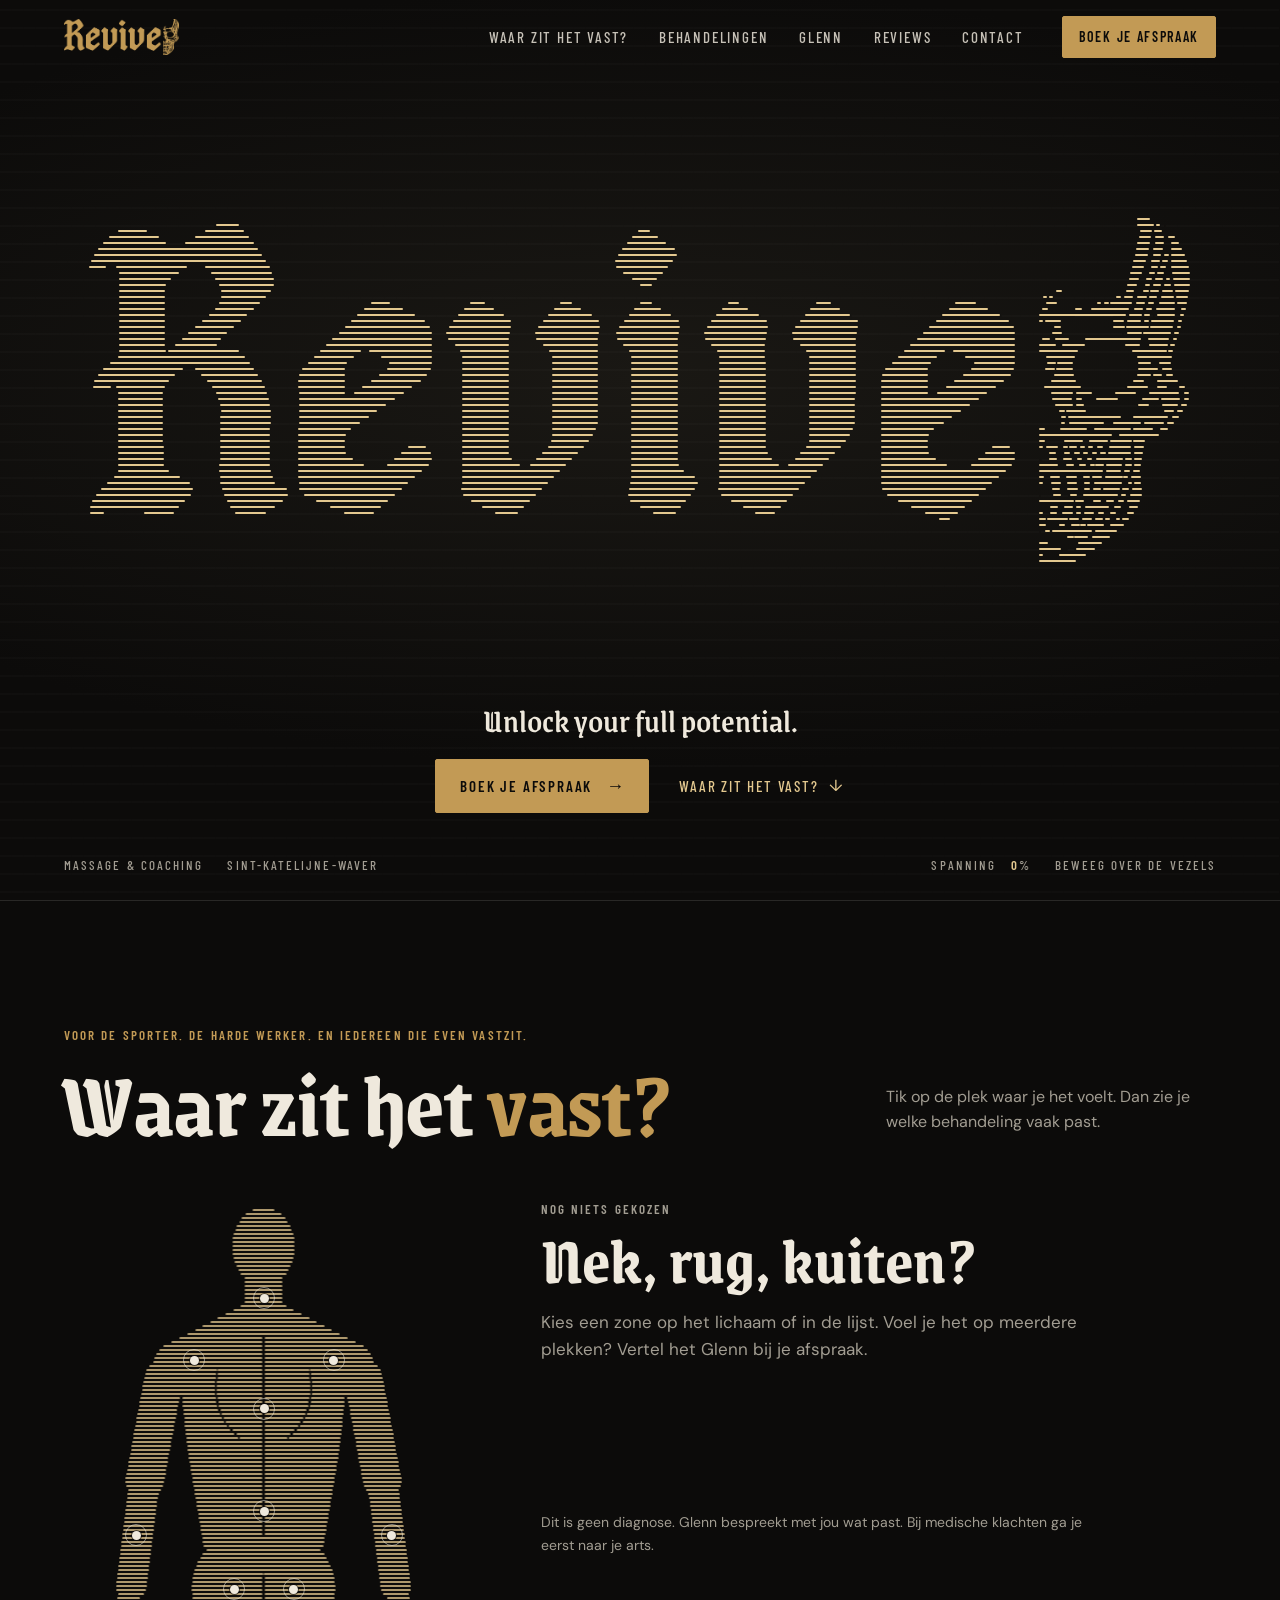
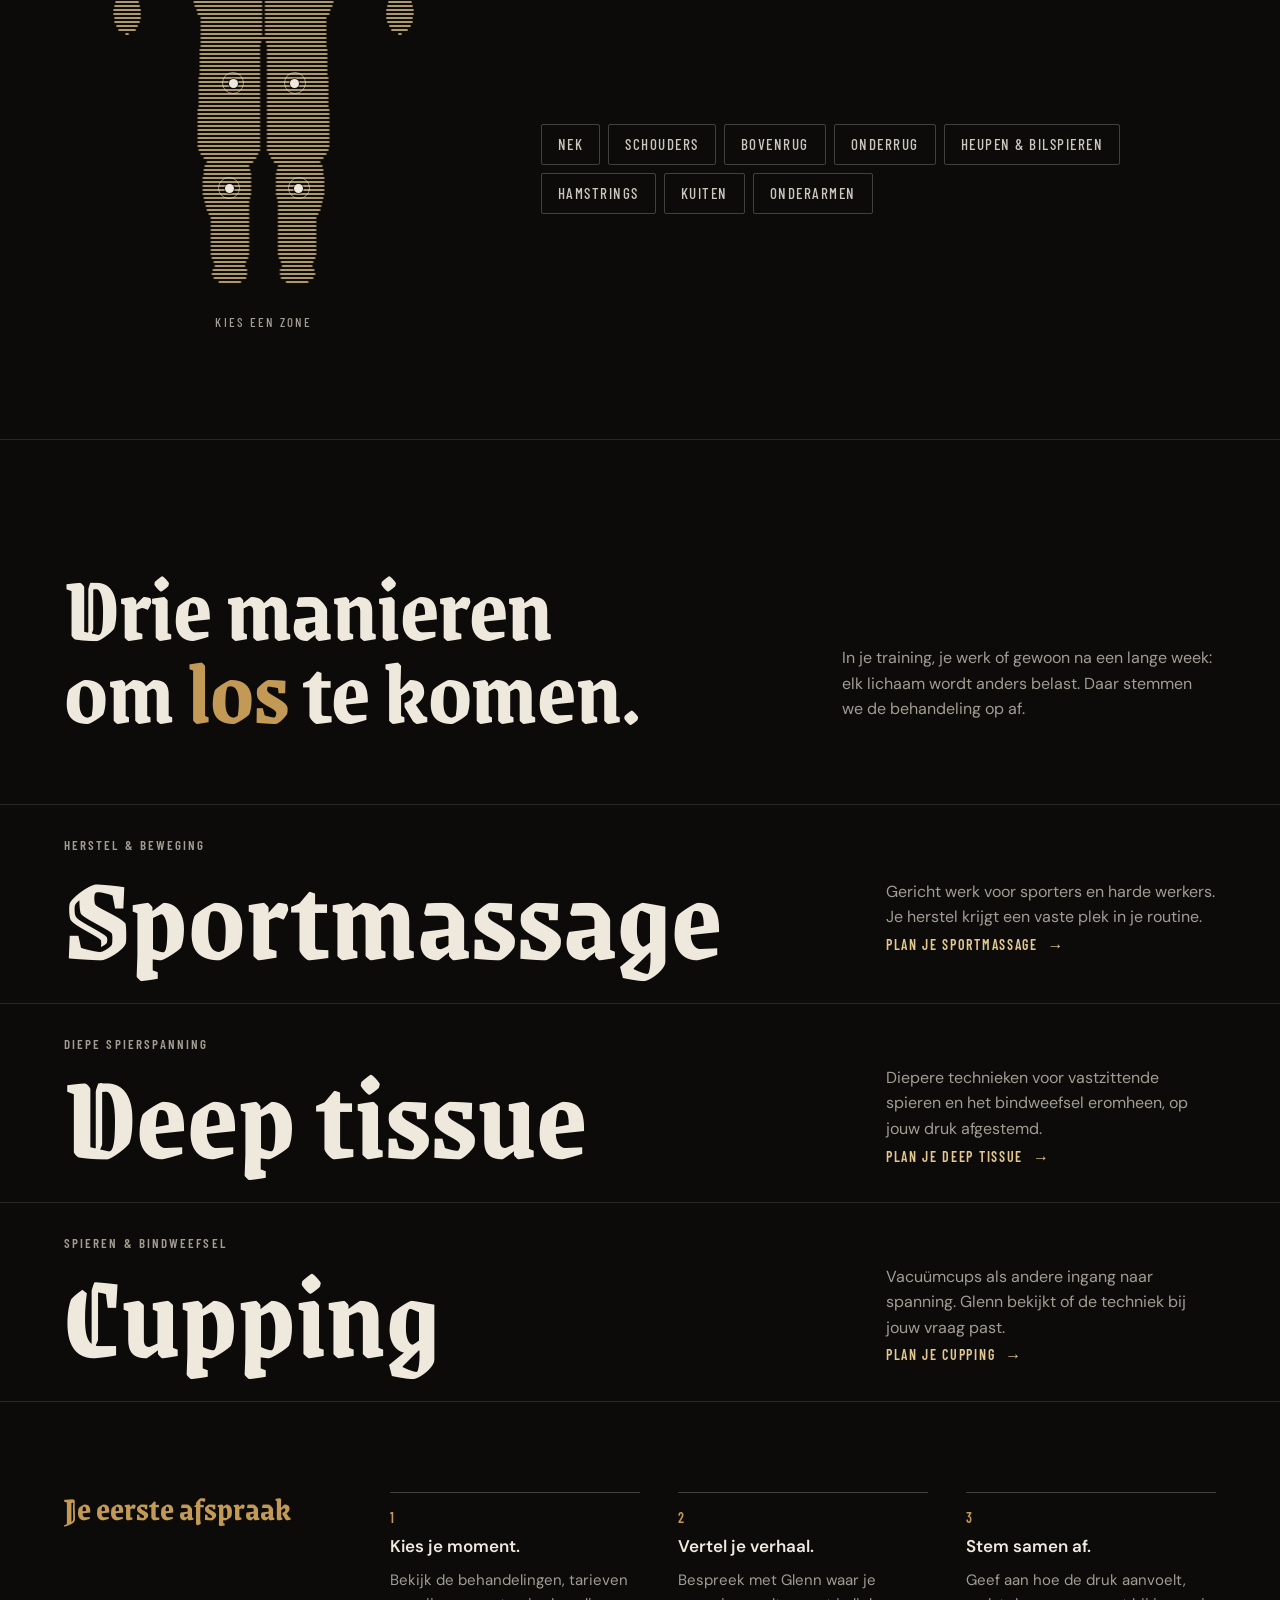
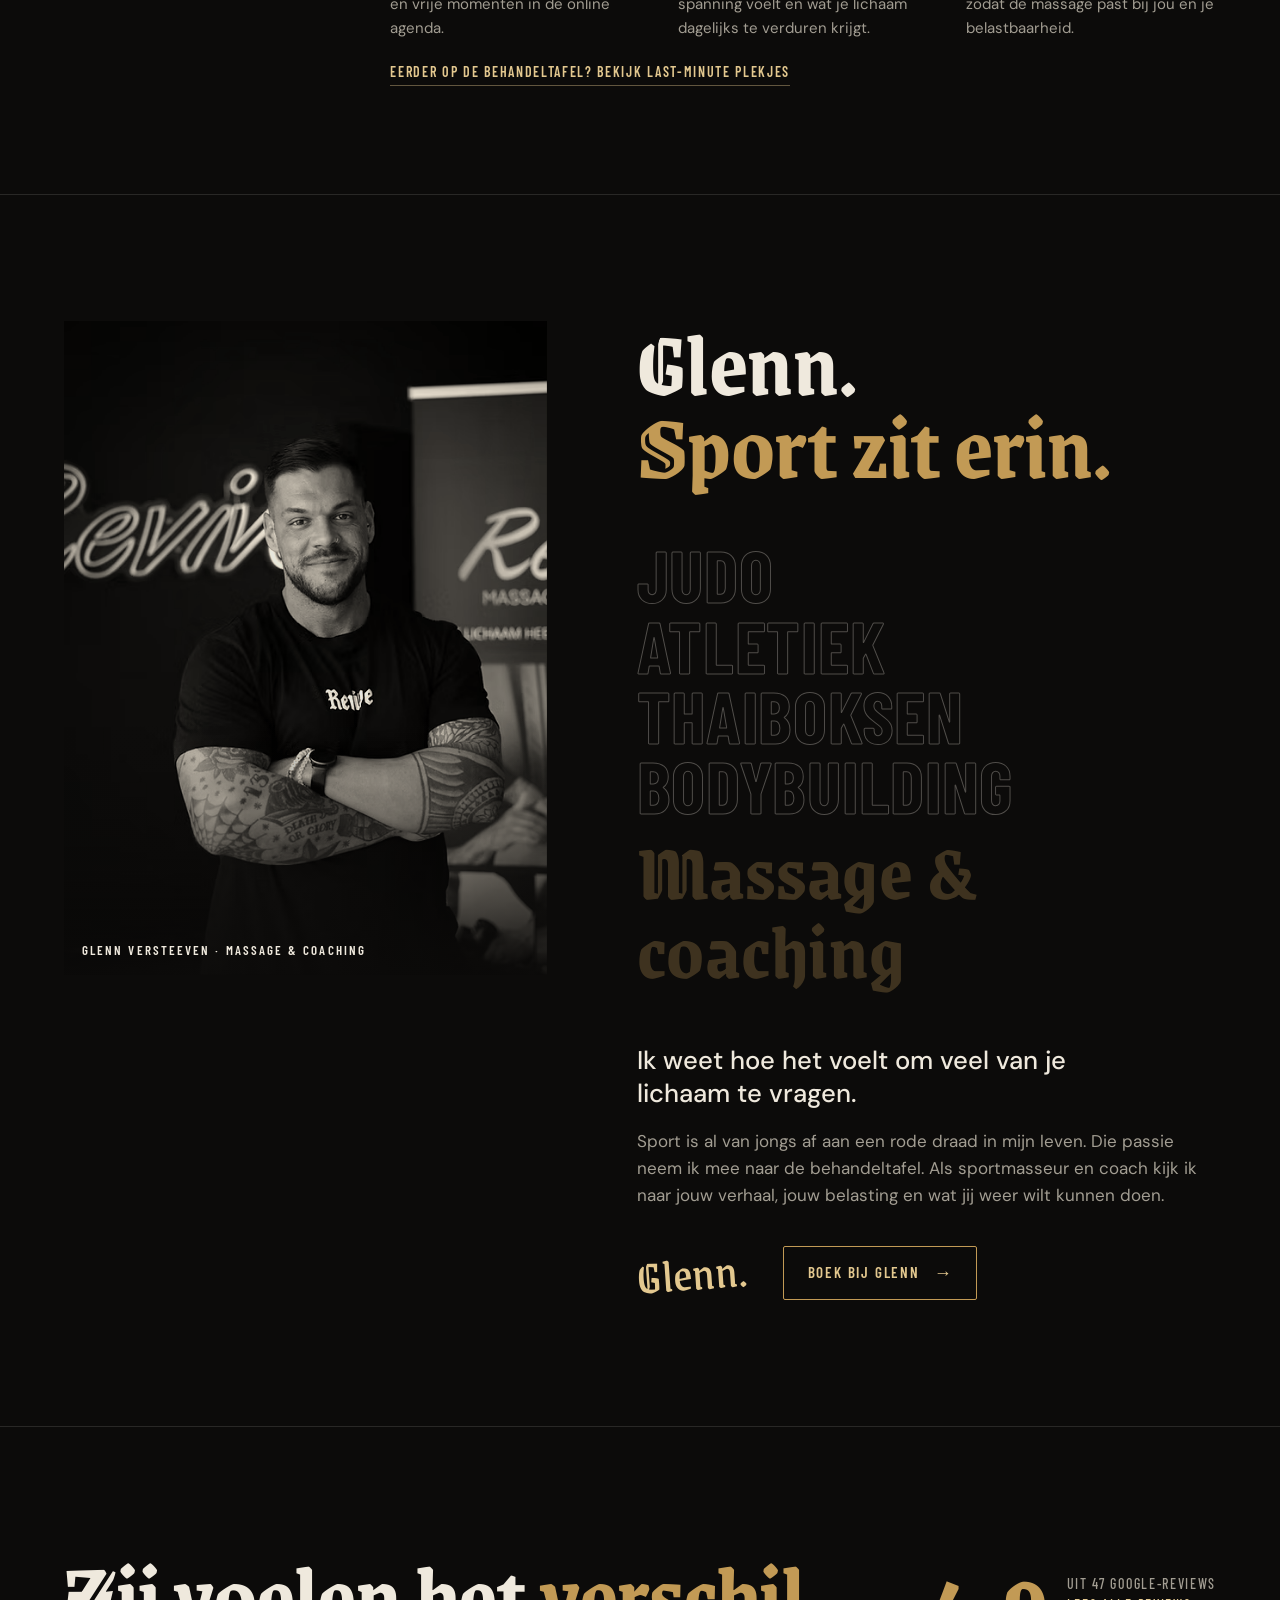
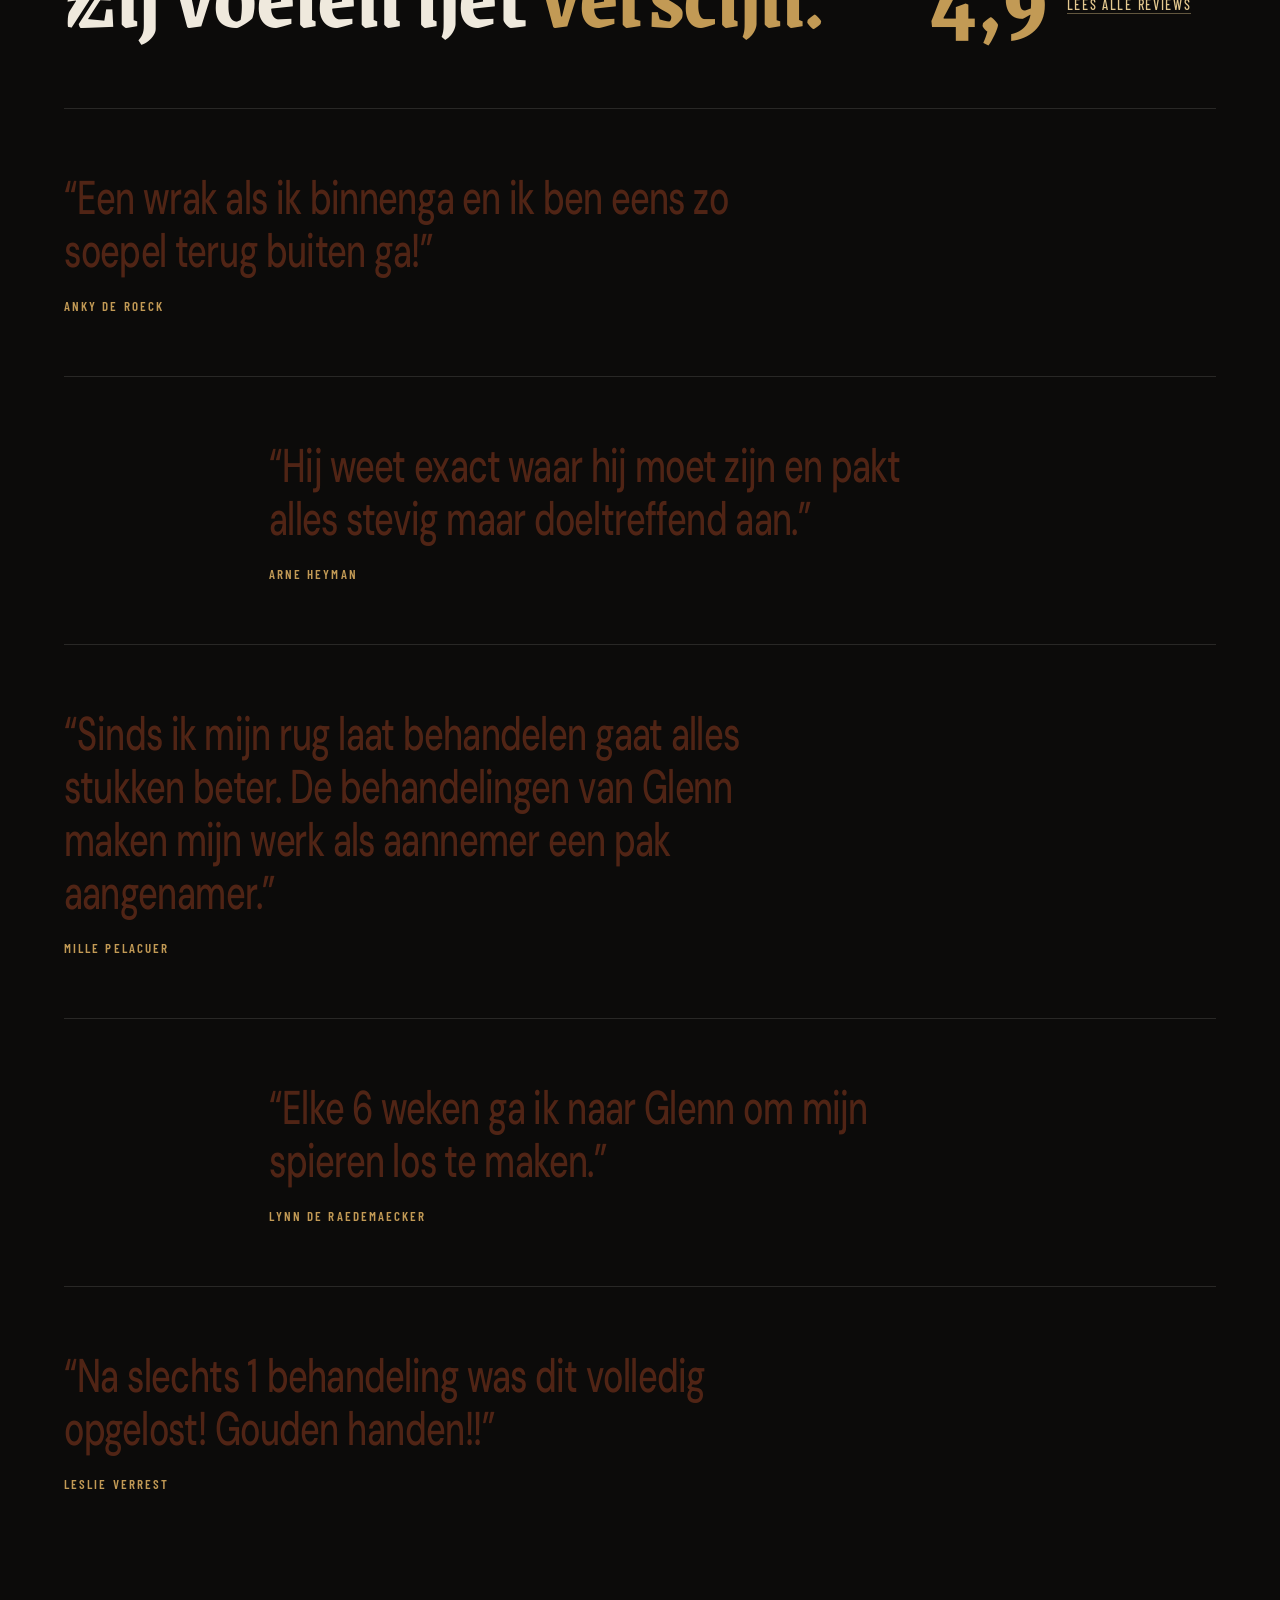
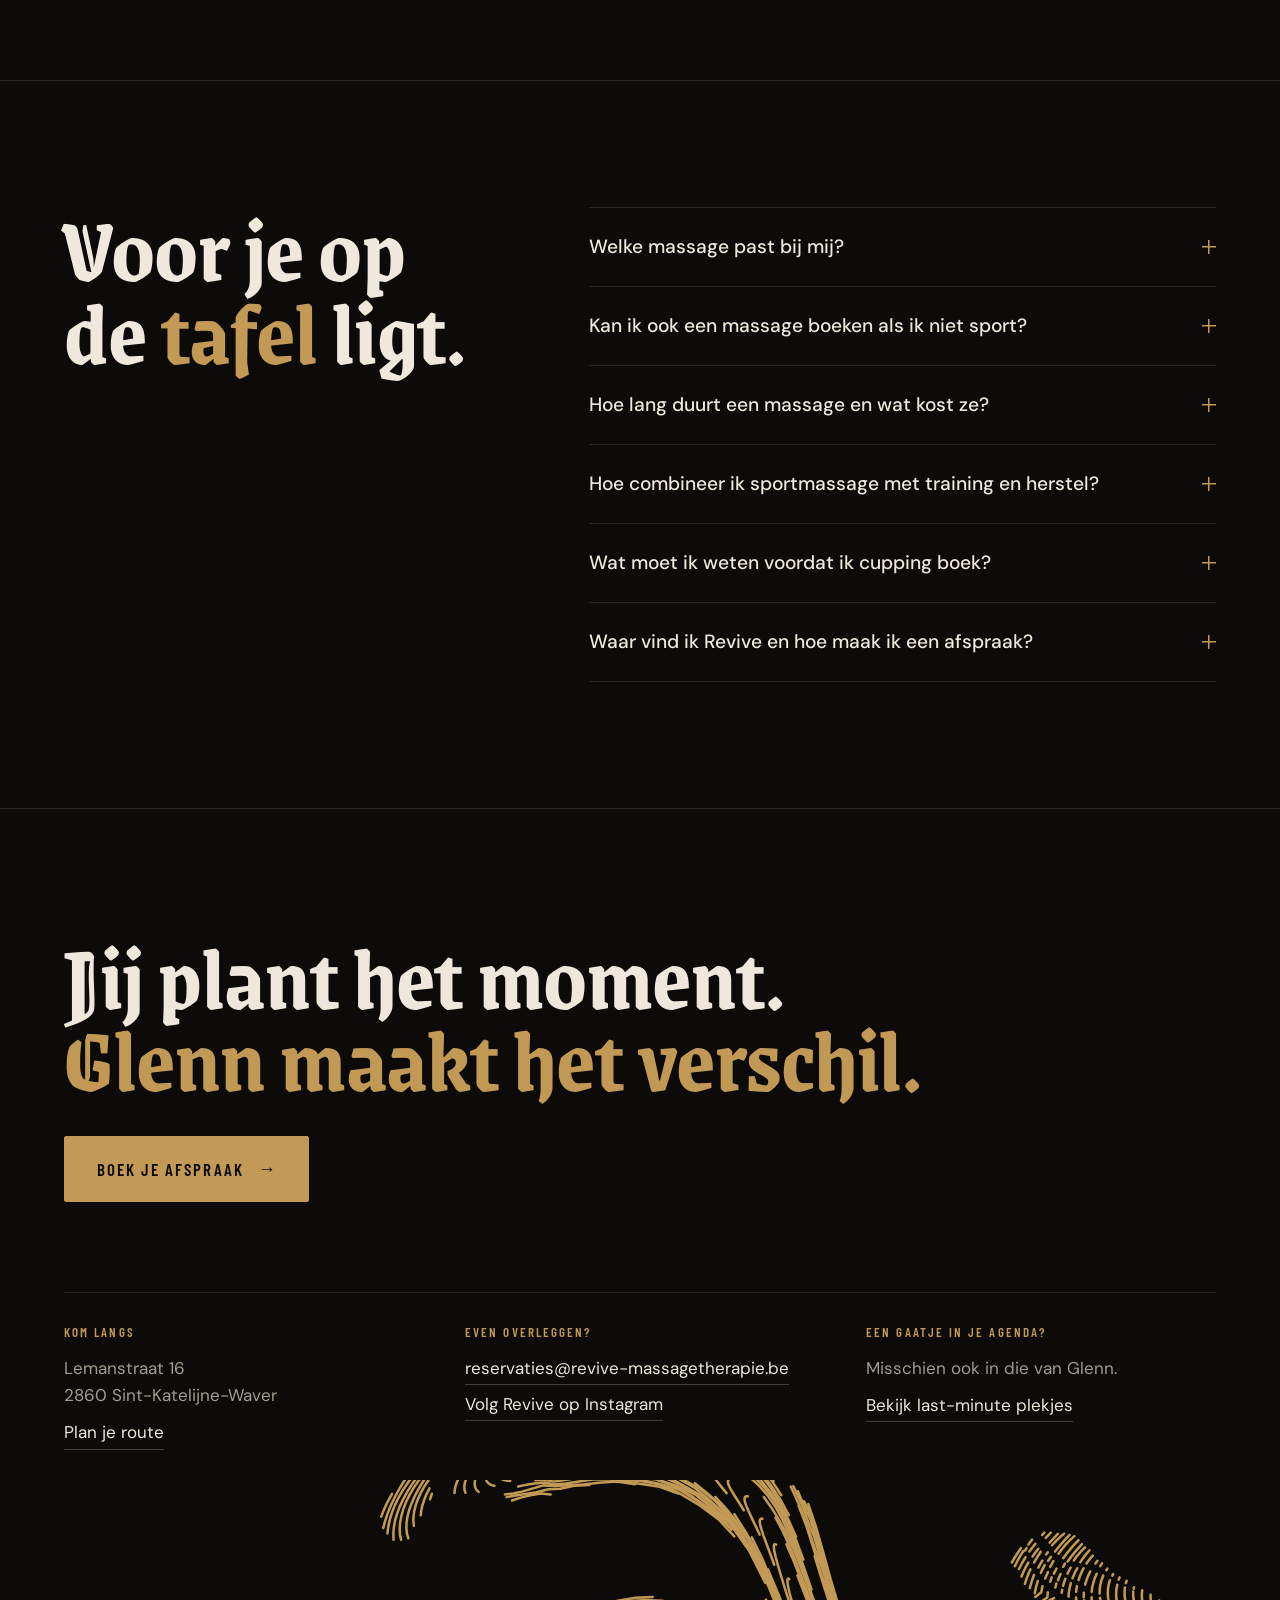
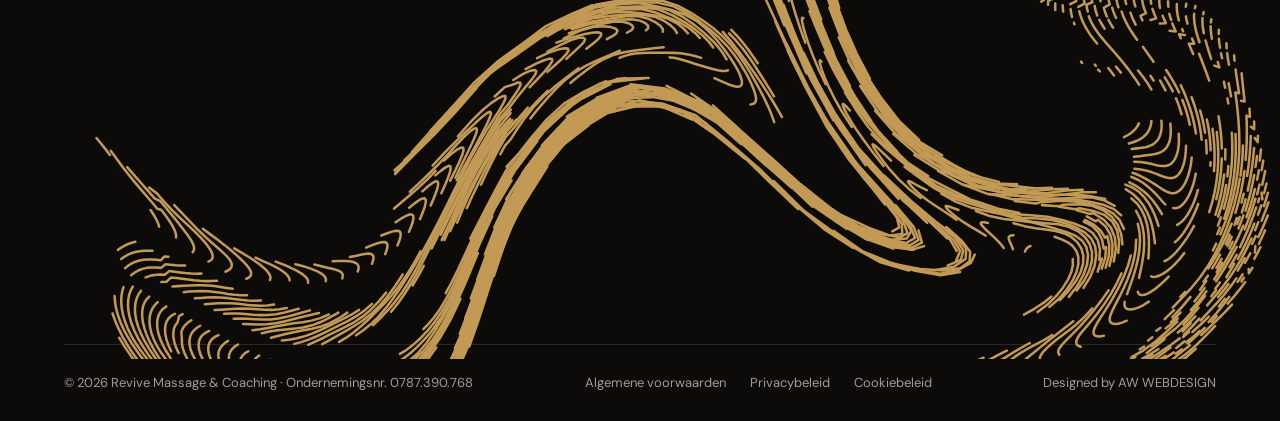
==== index.html @ 870e79a6 "git commit -m "Initial commit"" ====
<!doctype html>
<html lang="nl-BE">
<head>
  <meta charset="UTF-8"><meta name="viewport" content="width=device-width, initial-scale=1">
  <meta name="theme-color" content="#0c0b0a">
  <meta name="description" content="Gerichte sportmassage, deep tissue en cupping bij Glenn in Sint-Katelijne-Waver. Toon waar het vastzit en boek je afspraak bij Revive.">
  <meta name="robots" content="index,follow">
  <title>Revive · Sportmassage bij Glenn Versteeven</title>
  <link rel="icon" href="./assets/favicon.svg" type="image/svg+xml">
  <link rel="apple-touch-icon" href="./assets/apple-touch-icon.png">
  <link rel="preload" href="./assets/revive-mask.webp" as="image" type="image/webp">
  <link rel="stylesheet" href="./assets/fonts/fonts.css">
  <link rel="stylesheet" href="./sig.css?v=1">
  <link rel="canonical" href="https://www.revive-massagetherapie.be/">
  <meta name="referrer" content="strict-origin-when-cross-origin">
  <meta property="og:type" content="website">
  <meta property="og:locale" content="nl_BE">
  <meta property="og:site_name" content="Revive Massage &amp; Coaching">
  <meta property="og:title" content="Revive · Sportmassage bij Glenn Versteeven">
  <meta property="og:description" content="Sportmassage, deep tissue en cupping in Sint-Katelijne-Waver. Plan je moment bij Glenn.">
  <meta property="og:url" content="https://www.revive-massagetherapie.be/">
  <meta property="og:image" content="https://www.revive-massagetherapie.be/assets/social-preview.jpg">
  <meta property="og:image:width" content="1200">
  <meta property="og:image:height" content="630">
  <meta property="og:image:alt" content="Revive Massage &amp; Coaching">
  <meta name="twitter:card" content="summary_large_image">
  <script type="application/ld+json">{"@context":"https://schema.org","@type":"LocalBusiness","@id":"https://www.revive-massagetherapie.be/#practice","name":"Revive Massage & Coaching","url":"https://www.revive-massagetherapie.be/","image":"https://www.revive-massagetherapie.be/assets/social-preview.jpg","logo":"https://www.revive-massagetherapie.be/assets/header-mark.webp","email":"reservaties@revive-massagetherapie.be","taxID":"0787.390.768","address":{"@type":"PostalAddress","streetAddress":"Lemanstraat 16","postalCode":"2860","addressLocality":"Sint-Katelijne-Waver","addressCountry":"BE"},"sameAs":["https://www.instagram.com/revive_massagetherapie/"],"potentialAction":{"@type":"ReserveAction","target":"https://booking.optios.net/21985/activities"}}</script>
  <script>document.documentElement.classList.add('js');if(/[?&]motion=off/.test(location.search))document.documentElement.classList.add('still');</script>
</head>
<body>
<a class="skip" href="#main">Naar inhoud</a>

<header class="top" id="top">
  <a class="top-mark" href="#" aria-label="Revive · naar boven"><span class="wm" aria-hidden="true"></span></a>
  <nav class="top-links" aria-label="Hoofdnavigatie">
    <a href="#vast">Waar zit het vast?</a><a href="#behandelingen">Behandelingen</a><a href="#glenn">Glenn</a><a href="#reviews">Reviews</a><a href="#contact">Contact</a>
  </nav>
  <a class="btn btn-sm top-book" href="https://booking.optios.net/21985/activities">Boek<span class="hide-sm">&nbsp;je afspraak</span></a>
  <button class="top-burger" type="button" aria-expanded="false" aria-controls="menu" aria-label="Menu openen"><i></i><i></i></button>
</header>

<nav class="menu" id="menu" aria-label="Menu" inert>
  <div class="menu-links">
    <a href="#vast">Waar zit het vast?</a><a href="#behandelingen">Behandelingen</a><a href="#glenn">Glenn</a><a href="#reviews">Reviews</a><a href="#contact">Contact</a>
  </div>
  <div class="menu-foot">
    <a class="btn" href="https://booking.optios.net/21985/activities">Boek je afspraak</a>
    <p>Lemanstraat 16<br>2860 Sint-Katelijne-Waver</p>
  </div>
</nav>

<main id="main" tabindex="-1">

<!-- 01 · Hero: the wordmark as muscle fibre. Knotted on load, released, pressable. -->
<section class="hero" id="hero" aria-labelledby="hero-title">
  <h1 id="hero-title" class="sr-only">Revive Massage &amp; Coaching. Sportmassage, deep tissue en cupping bij Glenn in Sint-Katelijne-Waver.</h1>
  <canvas class="hero-fibers" aria-hidden="true"></canvas>
  <div class="hero-static wm" aria-hidden="true"></div>
  <div class="hero-meta hero-meta-l"><span>Massage &amp; coaching</span><span>Sint-Katelijne-Waver</span></div>
  <div class="hero-meta hero-meta-r" aria-hidden="true"><span class="tension">Spanning <b data-tension>100</b>%</span><span class="hint"><span class="hint-fine">Beweeg over de vezels</span><span class="hint-touch">Veeg over de vezels</span></span></div>
  <div class="hero-foot">
    <p class="hero-tag">Unlock your full potential.</p>
    <div class="hero-cta">
      <a class="btn" href="https://booking.optios.net/21985/activities">Boek je afspraak</a>
      <a class="link-down" href="#vast">Waar zit het vast?</a>
    </div>
  </div>
</section>

<!-- 02 · Body map: tap where it's stuck, rub it loose. -->
<section class="map" id="vast" aria-labelledby="map-title">
  <div class="wrap map-grid">
    <header class="map-head">
      <p class="kicker">Voor de sporter. De harde werker. En iedereen die even vastzit.</p>
      <h2 id="map-title" class="h-big">Waar zit het <em>vast?</em></h2>
      <p class="lede">Tik op de plek waar je het voelt. Dan zie je welke behandeling vaak past.</p>
    </header>

    <div class="body-stage">
      <div class="body-fig">
        <canvas class="body-fibers" aria-hidden="true"></canvas>
        <div class="body-dots" role="group" aria-label="Kies een zone"></div>
      </div>
      <p class="body-hint" aria-live="polite"><span data-hint>Kies een zone</span></p>
    </div>

    <div class="zone-panel" aria-live="polite">
      <div class="zone-empty">
        <p class="zone-label">Nog niets gekozen</p>
        <p class="zone-title">Nek, rug, kuiten?</p>
        <p class="zone-text">Kies een zone op het lichaam of in de lijst. Voel je het op meerdere plekken? Vertel het Glenn bij je afspraak.</p>
      </div>
      <div class="zone-card" hidden>
        <p class="zone-label" data-z="label"></p>
        <p class="zone-title" data-z="title"></p>
        <dl class="zone-dl">
          <div><dt>Herkenbaar bij</dt><dd data-z="when"></dd></div>
          <div><dt>Past vaak bij</dt><dd class="zone-chips" data-z="start"></dd></div>
        </dl>
        <blockquote class="zone-quote" data-z="quote" hidden></blockquote>
        <a class="btn" href="https://booking.optios.net/21985/activities">Plan je afspraak</a>
      </div>
      <p class="zone-note">Dit is geen diagnose. Glenn bespreekt met jou wat past. Bij medische klachten ga je eerst naar je arts.</p>
    </div>

    <ul class="zone-list" aria-label="Zones"></ul>
  </div>
</section>

<!-- 03 · Treatments: three rows, the photo appears in a cup that follows the cursor. -->
<section class="treat" id="behandelingen" aria-labelledby="treat-title">
  <div class="wrap">
    <h2 id="treat-title" class="h-big">Drie manieren om <em>los</em> te komen.</h2>
    <p class="lede">In je training, je werk of gewoon na een lange week: elk lichaam wordt anders belast. Daar stemmen we de behandeling op af.</p>
  </div>
  <ol class="t-rows">
    <li class="t-row" id="sportmassage" data-img="./assets/treatment.avif">
      <a href="https://booking.optios.net/21985/activities">
        <span class="t-eye">Herstel &amp; beweging</span>
        <span class="t-name">Sportmassage</span>
        <span class="t-copy">Gericht werk voor sporters en harde werkers. Je herstel krijgt een vaste plek in je routine.</span>
        <span class="t-go">Plan je sportmassage</span>
        <img class="t-thumb" src="./assets/treatment.avif" alt="" width="882" height="564" loading="lazy" decoding="async">
      </a>
    </li>
    <li class="t-row" id="deep-tissue" data-img="./assets/deep-tissue.avif">
      <a href="https://booking.optios.net/21985/activities">
        <span class="t-eye">Diepe spierspanning</span>
        <span class="t-name">Deep tissue</span>
        <span class="t-copy">Diepere technieken voor vastzittende spieren en het bindweefsel eromheen, op jouw druk afgestemd.</span>
        <span class="t-go">Plan je deep tissue</span>
        <img class="t-thumb" src="./assets/deep-tissue.avif" alt="" width="882" height="564" loading="lazy" decoding="async">
      </a>
    </li>
    <li class="t-row" id="cupping" data-img="./assets/cupping.avif">
      <a href="https://booking.optios.net/21985/activities">
        <span class="t-eye">Spieren &amp; bindweefsel</span>
        <span class="t-name">Cupping</span>
        <span class="t-copy">Vacuümcups als andere ingang naar spanning. Glenn bekijkt of de techniek bij jouw vraag past.</span>
        <span class="t-go">Plan je cupping</span>
        <img class="t-thumb" src="./assets/cupping.avif" alt="" width="882" height="564" loading="lazy" decoding="async">
      </a>
    </li>
  </ol>
  <div class="cup" aria-hidden="true"><div class="cup-img"></div></div>

  <div class="wrap first">
    <h3 class="first-title">Je eerste afspraak</h3>
    <ol class="first-steps">
      <li><b>Kies je moment.</b><span>Bekijk de behandelingen, tarieven en vrije momenten in de online agenda.</span></li>
      <li><b>Vertel je verhaal.</b><span>Bespreek met Glenn waar je spanning voelt en wat je lichaam dagelijks te verduren krijgt.</span></li>
      <li><b>Stem samen af.</b><span>Geef aan hoe de druk aanvoelt, zodat de massage past bij jou en je belastbaarheid.</span></li>
    </ol>
    <a class="last-minute" href="https://booking.optios.net/21985/last-minutes">Eerder op de behandeltafel? Bekijk last-minute plekjes</a>
  </div>
</section>

<!-- 04 · Glenn: his sports, one after the other, ending at the table. -->
<section class="glenn" id="glenn" aria-labelledby="glenn-title">
  <div class="wrap glenn-grid">
    <figure class="glenn-photo">
      <img src="./assets/glenn.avif" alt="Glenn Versteeven, de massagetherapeut achter Revive" width="561" height="798" loading="lazy" decoding="async">
      <figcaption>Glenn Versteeven · massage &amp; coaching</figcaption>
    </figure>
    <div class="glenn-copy">
      <h2 id="glenn-title" class="h-big">Glenn.<br><em>Sport zit erin.</em></h2>
      <ol class="sports" aria-label="Sporten van Glenn">
        <li>Judo</li><li>Atletiek</li><li>Thaiboksen</li><li>Bodybuilding</li><li class="now"><span>Massage &amp; coaching</span></li>
      </ol>
      <p class="glenn-lead">Ik weet hoe het voelt om veel van je lichaam te vragen.</p>
      <p>Sport is al van jongs af aan een rode draad in mijn leven. Die passie neem ik mee naar de behandeltafel. Als sportmasseur en coach kijk ik naar jouw verhaal, jouw belasting en wat jij weer wilt kunnen doen.</p>
      <div class="glenn-sign"><span class="sig">Glenn.</span><a class="btn btn-ghost" href="https://booking.optios.net/21985/activities">Boek bij Glenn</a></div>
    </div>
  </div>
</section>

<!-- 05 · Reviews: every quote starts tight and relaxes as it reaches you. -->
<section class="reviews" id="reviews" aria-labelledby="reviews-title">
  <div class="wrap">
    <div class="rev-head">
      <h2 id="reviews-title" class="h-big">Zij voelen het <em>verschil.</em></h2>
      <a class="score" href="https://www.google.com/search?q=revive+sportsmassage" target="_blank" rel="noopener noreferrer"><b>4,9</b><span>uit 47 Google-reviews<br><u>Lees alle reviews</u></span></a>
    </div>
    <ul class="quotes">
      <li><blockquote class="q">“Een wrak als ik binnenga en ik ben eens zo soepel terug buiten ga!”</blockquote><p class="q-by">Anky De Roeck</p></li>
      <li><blockquote class="q">“Hij weet exact waar hij moet zijn en pakt alles stevig maar doeltreffend aan.”</blockquote><p class="q-by">Arne Heyman</p></li>
      <li><blockquote class="q">“Sinds ik mijn rug laat behandelen gaat alles stukken beter. De behandelingen van Glenn maken mijn werk als aannemer een pak aangenamer.”</blockquote><p class="q-by">Mille Pelacuer</p></li>
      <li><blockquote class="q">“Elke 6 weken ga ik naar Glenn om mijn spieren los te maken.”</blockquote><p class="q-by">Lynn De Raedemaecker</p></li>
      <li><blockquote class="q">“Na slechts 1 behandeling was dit volledig opgelost! Gouden handen!!”</blockquote><p class="q-by">Leslie Verrest</p></li>
    </ul>
  </div>
</section>

<!-- 06 · FAQ -->
<section class="faq" id="veelgestelde-vragen" aria-labelledby="faq-title">
  <div class="wrap faq-grid">
    <h2 id="faq-title" class="h-big">Voor je op de <em>tafel</em> ligt.</h2>
    <div class="faq-list">
      <details name="faq"><summary>Welke massage past bij mij?</summary><div><p><a href="#sportmassage">Sportmassage</a> richt zich op belaste spieren, <a href="#deep-tissue">deep tissue</a> op diepere spierspanning. Bij <a href="#cupping">cupping</a> werken cups met zuigkracht. Twijfel je? Bespreek je keuze met Glenn.</p></div></details>
      <details name="faq"><summary>Kan ik ook een massage boeken als ik niet sport?</summary><div><p>Ja, je bent ook welkom als je niet sport. Vertel Glenn waar je spanning voelt, bijvoorbeeld door fysiek werk of lang zitten.</p></div></details>
      <details name="faq"><summary>Hoe lang duurt een massage en wat kost ze?</summary><div><p>Dat hangt af van je behandeling. Bekijk de actuele tarieven en behandeltijden in de <a href="https://booking.optios.net/21985/activities">online agenda</a> voordat je boekt.</p></div></details>
      <details name="faq"><summary>Hoe combineer ik sportmassage met training en herstel?</summary><div><p>Bespreek je trainings- of wedstrijdplanning vooraf met Glenn. Samen stem je de timing en intensiteit van je massage af op jouw belasting.</p></div></details>
      <details name="faq"><summary>Wat moet ik weten voordat ik cupping boek?</summary><div><p>Cupping kan tijdelijke huidverkleuringen geven. Bespreek medicatie, huidproblemen en andere gezondheidsvragen vooraf met Glenn. Cupping vervangt geen medische zorg.</p></div></details>
      <details name="faq"><summary>Waar vind ik Revive en hoe maak ik een afspraak?</summary><div><p>Je vindt Revive aan de <a href="#contact">Lemanstraat 16, 2860 Sint-Katelijne-Waver</a>. We werken op afspraak: kies je moment in de <a href="https://booking.optios.net/21985/activities">online agenda</a>.</p></div></details>
    </div>
  </div>
</section>
</main>

<!-- 07 · Footer: the wordmark again, now completely loose. -->
<footer class="foot" id="contact">
  <div class="wrap">
    <div class="foot-call">
      <h2 class="h-big">Jij plant het moment.<br><em>Glenn maakt het verschil.</em></h2>
      <a class="btn btn-lg" href="https://booking.optios.net/21985/activities">Boek je afspraak</a>
    </div>
    <div class="foot-cols">
      <div><h3>Kom langs</h3><p>Lemanstraat 16<br>2860 Sint-Katelijne-Waver</p><a href="https://www.google.com/maps/place//data=!4m2!3m1!1s0x47c3e5dcd7b35bd5:0xc715d44fa9bf3b34" target="_blank" rel="noopener noreferrer">Plan je route</a></div>
      <div><h3>Even overleggen?</h3><a href="mailto:reservaties@revive-massagetherapie.be">reservaties@revive-massagetherapie.be</a><a href="https://www.instagram.com/revive_massagetherapie/" target="_blank" rel="noopener noreferrer">Volg Revive op Instagram</a></div>
      <div><h3>Een gaatje in je agenda?</h3><p>Misschien ook in die van Glenn.</p><a href="https://booking.optios.net/21985/last-minutes">Bekijk last-minute plekjes</a></div>
    </div>
  </div>
  <div class="foot-mark" aria-hidden="true"><canvas class="foot-fibers"></canvas><div class="wm foot-static"></div></div>
  <div class="foot-legal wrap">
    <span>© <span data-year>2026</span> Revive Massage &amp; Coaching · Ondernemingsnr. 0787.390.768</span>
    <nav aria-label="Juridische informatie"><a href="./algemene-voorwaarden/">Algemene voorwaarden</a><a href="./privacybeleid/">Privacybeleid</a><a href="./cookiebeleid/">Cookiebeleid</a></nav>
    <a href="https://awwebdesign.be/" target="_blank" rel="noopener noreferrer">Designed by AW WEBDESIGN</a>
  </div>
</footer>

<script src="./assets/vendor/gsap.min.js" defer></script>
<script src="./assets/vendor/ScrollTrigger.min.js" defer></script>
<script src="./assets/vendor/lenis.min.js" defer></script>
<script src="./sig.js?v=1" defer></script>
</body>
</html>
---- assets/fonts/fonts.css ----
/* Self-hosted Google Fonts. Licenses are included alongside each family. */
/* vietnamese */
@font-face {
  font-family: 'Barlow Condensed';
  font-style: normal;
  font-weight: 500;
  font-display: swap;
  src: url(barlow-condensed-0.woff2) format('woff2');
  unicode-range: U+0102-0103, U+0110-0111, U+0128-0129, U+0168-0169, U+01A0-01A1, U+01AF-01B0, U+0300-0301, U+0303-0304, U+0308-0309, U+0323, U+0329, U+1EA0-1EF9, U+20AB;
}
/* latin-ext */
@font-face {
  font-family: 'Barlow Condensed';
  font-style: normal;
  font-weight: 500;
  font-display: swap;
  src: url(barlow-condensed-1.woff2) format('woff2');
  unicode-range: U+0100-02BA, U+02BD-02C5, U+02C7-02CC, U+02CE-02D7, U+02DD-02FF, U+0304, U+0308, U+0329, U+1D00-1DBF, U+1E00-1E9F, U+1EF2-1EFF, U+2020, U+20A0-20AB, U+20AD-20C0, U+2113, U+2C60-2C7F, U+A720-A7FF;
}
/* latin */
@font-face {
  font-family: 'Barlow Condensed';
  font-style: normal;
  font-weight: 500;
  font-display: swap;
  src: url(barlow-condensed-2.woff2) format('woff2');
  unicode-range: U+0000-00FF, U+0131, U+0152-0153, U+02BB-02BC, U+02C6, U+02DA, U+02DC, U+0304, U+0308, U+0329, U+2000-206F, U+20AC, U+2122, U+2191, U+2193, U+2212, U+2215, U+FEFF, U+FFFD;
}
/* vietnamese */
@font-face {
  font-family: 'Barlow Condensed';
  font-style: normal;
  font-weight: 600;
  font-display: swap;
  src: url(barlow-condensed-3.woff2) format('woff2');
  unicode-range: U+0102-0103, U+0110-0111, U+0128-0129, U+0168-0169, U+01A0-01A1, U+01AF-01B0, U+0300-0301, U+0303-0304, U+0308-0309, U+0323, U+0329, U+1EA0-1EF9, U+20AB;
}
/* latin-ext */
@font-face {
  font-family: 'Barlow Condensed';
  font-style: normal;
  font-weight: 600;
  font-display: swap;
  src: url(barlow-condensed-4.woff2) format('woff2');
  unicode-range: U+0100-02BA, U+02BD-02C5, U+02C7-02CC, U+02CE-02D7, U+02DD-02FF, U+0304, U+0308, U+0329, U+1D00-1DBF, U+1E00-1E9F, U+1EF2-1EFF, U+2020, U+20A0-20AB, U+20AD-20C0, U+2113, U+2C60-2C7F, U+A720-A7FF;
}
/* latin */
@font-face {
  font-family: 'Barlow Condensed';
  font-style: normal;
  font-weight: 600;
  font-display: swap;
  src: url(barlow-condensed-5.woff2) format('woff2');
  unicode-range: U+0000-00FF, U+0131, U+0152-0153, U+02BB-02BC, U+02C6, U+02DA, U+02DC, U+0304, U+0308, U+0329, U+2000-206F, U+20AC, U+2122, U+2191, U+2193, U+2212, U+2215, U+FEFF, U+FFFD;
}
/* vietnamese */
@font-face {
  font-family: 'Barlow Condensed';
  font-style: normal;
  font-weight: 700;
  font-display: swap;
  src: url(barlow-condensed-6.woff2) format('woff2');
  unicode-range: U+0102-0103, U+0110-0111, U+0128-0129, U+0168-0169, U+01A0-01A1, U+01AF-01B0, U+0300-0301, U+0303-0304, U+0308-0309, U+0323, U+0329, U+1EA0-1EF9, U+20AB;
}
/* latin-ext */
@font-face {
  font-family: 'Barlow Condensed';
  font-style: normal;
  font-weight: 700;
  font-display: swap;
  src: url(barlow-condensed-7.woff2) format('woff2');
  unicode-range: U+0100-02BA, U+02BD-02C5, U+02C7-02CC, U+02CE-02D7, U+02DD-02FF, U+0304, U+0308, U+0329, U+1D00-1DBF, U+1E00-1E9F, U+1EF2-1EFF, U+2020, U+20A0-20AB, U+20AD-20C0, U+2113, U+2C60-2C7F, U+A720-A7FF;
}
/* latin */
@font-face {
  font-family: 'Barlow Condensed';
  font-style: normal;
  font-weight: 700;
  font-display: swap;
  src: url(barlow-condensed-8.woff2) format('woff2');
  unicode-range: U+0000-00FF, U+0131, U+0152-0153, U+02BB-02BC, U+02C6, U+02DA, U+02DC, U+0304, U+0308, U+0329, U+2000-206F, U+20AC, U+2122, U+2191, U+2193, U+2212, U+2215, U+FEFF, U+FFFD;
}

/* latin-ext */
@font-face {
  font-family: 'DM Sans';
  font-style: normal;
  font-weight: 400;
  font-display: swap;
  src: url(dm-sans-0.woff2) format('woff2');
  unicode-range: U+0100-02BA, U+02BD-02C5, U+02C7-02CC, U+02CE-02D7, U+02DD-02FF, U+0304, U+0308, U+0329, U+1D00-1DBF, U+1E00-1E9F, U+1EF2-1EFF, U+2020, U+20A0-20AB, U+20AD-20C0, U+2113, U+2C60-2C7F, U+A720-A7FF;
}
/* latin */
@font-face {
  font-family: 'DM Sans';
  font-style: normal;
  font-weight: 400;
  font-display: swap;
  src: url(dm-sans-1.woff2) format('woff2');
  unicode-range: U+0000-00FF, U+0131, U+0152-0153, U+02BB-02BC, U+02C6, U+02DA, U+02DC, U+0304, U+0308, U+0329, U+2000-206F, U+20AC, U+2122, U+2191, U+2193, U+2212, U+2215, U+FEFF, U+FFFD;
}
/* latin-ext */
@font-face {
  font-family: 'DM Sans';
  font-style: normal;
  font-weight: 500;
  font-display: swap;
  src: url(dm-sans-0.woff2) format('woff2');
  unicode-range: U+0100-02BA, U+02BD-02C5, U+02C7-02CC, U+02CE-02D7, U+02DD-02FF, U+0304, U+0308, U+0329, U+1D00-1DBF, U+1E00-1E9F, U+1EF2-1EFF, U+2020, U+20A0-20AB, U+20AD-20C0, U+2113, U+2C60-2C7F, U+A720-A7FF;
}
/* latin */
@font-face {
  font-family: 'DM Sans';
  font-style: normal;
  font-weight: 500;
  font-display: swap;
  src: url(dm-sans-1.woff2) format('woff2');
  unicode-range: U+0000-00FF, U+0131, U+0152-0153, U+02BB-02BC, U+02C6, U+02DA, U+02DC, U+0304, U+0308, U+0329, U+2000-206F, U+20AC, U+2122, U+2191, U+2193, U+2212, U+2215, U+FEFF, U+FFFD;
}
/* latin-ext */
@font-face {
  font-family: 'DM Sans';
  font-style: normal;
  font-weight: 600;
  font-display: swap;
  src: url(dm-sans-0.woff2) format('woff2');
  unicode-range: U+0100-02BA, U+02BD-02C5, U+02C7-02CC, U+02CE-02D7, U+02DD-02FF, U+0304, U+0308, U+0329, U+1D00-1DBF, U+1E00-1E9F, U+1EF2-1EFF, U+2020, U+20A0-20AB, U+20AD-20C0, U+2113, U+2C60-2C7F, U+A720-A7FF;
}
/* latin */
@font-face {
  font-family: 'DM Sans';
  font-style: normal;
  font-weight: 600;
  font-display: swap;
  src: url(dm-sans-1.woff2) format('woff2');
  unicode-range: U+0000-00FF, U+0131, U+0152-0153, U+02BB-02BC, U+02C6, U+02DA, U+02DC, U+0304, U+0308, U+0329, U+2000-206F, U+20AC, U+2122, U+2191, U+2193, U+2212, U+2215, U+FEFF, U+FFFD;
}
/* latin-ext */
@font-face {
  font-family: 'DM Sans';
  font-style: normal;
  font-weight: 700;
  font-display: swap;
  src: url(dm-sans-0.woff2) format('woff2');
  unicode-range: U+0100-02BA, U+02BD-02C5, U+02C7-02CC, U+02CE-02D7, U+02DD-02FF, U+0304, U+0308, U+0329, U+1D00-1DBF, U+1E00-1E9F, U+1EF2-1EFF, U+2020, U+20A0-20AB, U+20AD-20C0, U+2113, U+2C60-2C7F, U+A720-A7FF;
}
/* latin */
@font-face {
  font-family: 'DM Sans';
  font-style: normal;
  font-weight: 700;
  font-display: swap;
  src: url(dm-sans-1.woff2) format('woff2');
  unicode-range: U+0000-00FF, U+0131, U+0152-0153, U+02BB-02BC, U+02C6, U+02DA, U+02DC, U+0304, U+0308, U+0329, U+2000-206F, U+20AC, U+2122, U+2191, U+2193, U+2212, U+2215, U+FEFF, U+FFFD;
}

/* vietnamese */
@font-face {
  font-family: 'Grenze Gotisch';
  font-style: normal;
  font-weight: 400;
  font-display: swap;
  src: url(grenze-gotisch-0.woff2) format('woff2');
  unicode-range: U+0102-0103, U+0110-0111, U+0128-0129, U+0168-0169, U+01A0-01A1, U+01AF-01B0, U+0300-0301, U+0303-0304, U+0308-0309, U+0323, U+0329, U+1EA0-1EF9, U+20AB;
}
/* latin-ext */
@font-face {
  font-family: 'Grenze Gotisch';
  font-style: normal;
  font-weight: 400;
  font-display: swap;
  src: url(grenze-gotisch-1.woff2) format('woff2');
  unicode-range: U+0100-02BA, U+02BD-02C5, U+02C7-02CC, U+02CE-02D7, U+02DD-02FF, U+0304, U+0308, U+0329, U+1D00-1DBF, U+1E00-1E9F, U+1EF2-1EFF, U+2020, U+20A0-20AB, U+20AD-20C0, U+2113, U+2C60-2C7F, U+A720-A7FF;
}
/* latin */
@font-face {
  font-family: 'Grenze Gotisch';
  font-style: normal;
  font-weight: 400;
  font-display: swap;
  src: url(grenze-gotisch-2.woff2) format('woff2');
  unicode-range: U+0000-00FF, U+0131, U+0152-0153, U+02BB-02BC, U+02C6, U+02DA, U+02DC, U+0304, U+0308, U+0329, U+2000-206F, U+20AC, U+2122, U+2191, U+2193, U+2212, U+2215, U+FEFF, U+FFFD;
}
/* vietnamese */
@font-face {
  font-family: 'Grenze Gotisch';
  font-style: normal;
  font-weight: 500;
  font-display: swap;
  src: url(grenze-gotisch-0.woff2) format('woff2');
  unicode-range: U+0102-0103, U+0110-0111, U+0128-0129, U+0168-0169, U+01A0-01A1, U+01AF-01B0, U+0300-0301, U+0303-0304, U+0308-0309, U+0323, U+0329, U+1EA0-1EF9, U+20AB;
}
/* latin-ext */
@font-face {
  font-family: 'Grenze Gotisch';
  font-style: normal;
  font-weight: 500;
  font-display: swap;
  src: url(grenze-gotisch-1.woff2) format('woff2');
  unicode-range: U+0100-02BA, U+02BD-02C5, U+02C7-02CC, U+02CE-02D7, U+02DD-02FF, U+0304, U+0308, U+0329, U+1D00-1DBF, U+1E00-1E9F, U+1EF2-1EFF, U+2020, U+20A0-20AB, U+20AD-20C0, U+2113, U+2C60-2C7F, U+A720-A7FF;
}
/* latin */
@font-face {
  font-family: 'Grenze Gotisch';
  font-style: normal;
  font-weight: 500;
  font-display: swap;
  src: url(grenze-gotisch-2.woff2) format('woff2');
  unicode-range: U+0000-00FF, U+0131, U+0152-0153, U+02BB-02BC, U+02C6, U+02DA, U+02DC, U+0304, U+0308, U+0329, U+2000-206F, U+20AC, U+2122, U+2191, U+2193, U+2212, U+2215, U+FEFF, U+FFFD;
}
/* vietnamese */
@font-face {
  font-family: 'Grenze Gotisch';
  font-style: normal;
  font-weight: 600;
  font-display: swap;
  src: url(grenze-gotisch-0.woff2) format('woff2');
  unicode-range: U+0102-0103, U+0110-0111, U+0128-0129, U+0168-0169, U+01A0-01A1, U+01AF-01B0, U+0300-0301, U+0303-0304, U+0308-0309, U+0323, U+0329, U+1EA0-1EF9, U+20AB;
}
/* latin-ext */
@font-face {
  font-family: 'Grenze Gotisch';
  font-style: normal;
  font-weight: 600;
  font-display: swap;
  src: url(grenze-gotisch-1.woff2) format('woff2');
  unicode-range: U+0100-02BA, U+02BD-02C5, U+02C7-02CC, U+02CE-02D7, U+02DD-02FF, U+0304, U+0308, U+0329, U+1D00-1DBF, U+1E00-1E9F, U+1EF2-1EFF, U+2020, U+20A0-20AB, U+20AD-20C0, U+2113, U+2C60-2C7F, U+A720-A7FF;
}
/* latin */
@font-face {
  font-family: 'Grenze Gotisch';
  font-style: normal;
  font-weight: 600;
  font-display: swap;
  src: url(grenze-gotisch-2.woff2) format('woff2');
  unicode-range: U+0000-00FF, U+0131, U+0152-0153, U+02BB-02BC, U+02C6, U+02DA, U+02DC, U+0304, U+0308, U+0329, U+2000-206F, U+20AC, U+2122, U+2191, U+2193, U+2212, U+2215, U+FEFF, U+FFFD;
}
/* vietnamese */
@font-face {
  font-family: 'Grenze Gotisch';
  font-style: normal;
  font-weight: 700;
  font-display: swap;
  src: url(grenze-gotisch-0.woff2) format('woff2');
  unicode-range: U+0102-0103, U+0110-0111, U+0128-0129, U+0168-0169, U+01A0-01A1, U+01AF-01B0, U+0300-0301, U+0303-0304, U+0308-0309, U+0323, U+0329, U+1EA0-1EF9, U+20AB;
}
/* latin-ext */
@font-face {
  font-family: 'Grenze Gotisch';
  font-style: normal;
  font-weight: 700;
  font-display: swap;
  src: url(grenze-gotisch-1.woff2) format('woff2');
  unicode-range: U+0100-02BA, U+02BD-02C5, U+02C7-02CC, U+02CE-02D7, U+02DD-02FF, U+0304, U+0308, U+0329, U+1D00-1DBF, U+1E00-1E9F, U+1EF2-1EFF, U+2020, U+20A0-20AB, U+20AD-20C0, U+2113, U+2C60-2C7F, U+A720-A7FF;
}
/* latin */
@font-face {
  font-family: 'Grenze Gotisch';
  font-style: normal;
  font-weight: 700;
  font-display: swap;
  src: url(grenze-gotisch-2.woff2) format('woff2');
  unicode-range: U+0000-00FF, U+0131, U+0152-0153, U+02BB-02BC, U+02C6, U+02DA, U+02DC, U+0304, U+0308, U+0329, U+2000-206F, U+20AC, U+2122, U+2191, U+2193, U+2212, U+2215, U+FEFF, U+FFFD;
}
/* vietnamese */
@font-face {
  font-family: 'Grenze Gotisch';
  font-style: normal;
  font-weight: 800;
  font-display: swap;
  src: url(grenze-gotisch-0.woff2) format('woff2');
  unicode-range: U+0102-0103, U+0110-0111, U+0128-0129, U+0168-0169, U+01A0-01A1, U+01AF-01B0, U+0300-0301, U+0303-0304, U+0308-0309, U+0323, U+0329, U+1EA0-1EF9, U+20AB;
}
/* latin-ext */
@font-face {
  font-family: 'Grenze Gotisch';
  font-style: normal;
  font-weight: 800;
  font-display: swap;
  src: url(grenze-gotisch-1.woff2) format('woff2');
  unicode-range: U+0100-02BA, U+02BD-02C5, U+02C7-02CC, U+02CE-02D7, U+02DD-02FF, U+0304, U+0308, U+0329, U+1D00-1DBF, U+1E00-1E9F, U+1EF2-1EFF, U+2020, U+20A0-20AB, U+20AD-20C0, U+2113, U+2C60-2C7F, U+A720-A7FF;
}
/* latin */
@font-face {
  font-family: 'Grenze Gotisch';
  font-style: normal;
  font-weight: 800;
  font-display: swap;
  src: url(grenze-gotisch-2.woff2) format('woff2');
  unicode-range: U+0000-00FF, U+0131, U+0152-0153, U+02BB-02BC, U+02C6, U+02DA, U+02DC, U+0304, U+0308, U+0329, U+2000-206F, U+20AC, U+2122, U+2191, U+2193, U+2212, U+2215, U+FEFF, U+FFFD;
}
---- sig.css ----
/* Revive · signature build
   Concept: vast → los. Everything tight starts knotted and releases.
   Tokens: ink (tattoo black), studio (panel), brass (logo gold), leaf (light gold),
   bone (the print on Glenn's shirt), smoke (secondary text), heat (tension only). */
:root{
  --ink:#0c0b0a;--studio:#161512;--line:rgba(239,233,221,.13);--line-2:rgba(239,233,221,.24);
  --brass:#c29a55;--leaf:#e3c88f;--bone:#efe9dd;--smoke:#a29d92;--heat:#d2552a;
  --goth:'Grenze Gotisch',Georgia,serif;--cond:'Barlow Condensed','Arial Narrow',sans-serif;--sans:'DM Sans',Arial,sans-serif;
  --gut:clamp(20px,5vw,72px);--ease:cubic-bezier(.22,1,.36,1);
}
*{box-sizing:border-box}
html{-webkit-text-size-adjust:100%;scroll-padding-top:90px}
body{margin:0;background:var(--ink);color:var(--bone);font:400 17px/1.6 var(--sans);overflow-x:clip}
img{display:block;max-width:100%;height:auto}
a{color:inherit;text-decoration:none}
button{font:inherit;color:inherit;background:none;border:0;padding:0;cursor:pointer}
h1,h2,h3,p,ol,ul,dl,dd,figure,blockquote{margin:0;padding:0}
ol,ul{list-style:none}
::selection{background:var(--leaf);color:var(--ink)}
:focus-visible{outline:2px solid var(--leaf);outline-offset:4px}
.sr-only{position:absolute;width:1px;height:1px;overflow:hidden;clip:rect(0 0 0 0);white-space:nowrap}
.skip{position:fixed;left:12px;top:12px;z-index:100;background:var(--leaf);color:var(--ink);padding:10px 14px;transform:translateY(-200%)}
.skip:focus{transform:none}
.wrap{width:min(1320px,100% - var(--gut)*2);margin-inline:auto}
main:focus{outline:none}

/* the wordmark as a flat mask, any colour */
.wm{display:block;aspect-ratio:2162/674;background:var(--brass);
  -webkit-mask:url(./assets/revive-mask.webp) center/contain no-repeat;mask:url(./assets/revive-mask.webp) center/contain no-repeat}

/* type */
.h-big{font:700 clamp(48px,7.2vw,120px)/.9 var(--goth);letter-spacing:-.005em;color:var(--bone);text-wrap:balance}
.h-big em{font-style:normal;color:var(--brass)}
.kicker{font:600 13px/1.3 var(--cond);letter-spacing:.16em;text-transform:uppercase;color:var(--brass)}
.lede{color:var(--smoke);max-width:40ch;font-size:clamp(16px,1.25vw,19px)}

/* buttons: square-ish like the approved concept */
.btn{position:relative;isolation:isolate;overflow:hidden;display:inline-flex;align-items:center;gap:14px;min-height:54px;padding:0 24px;
  background:var(--brass);color:var(--ink);border:1px solid var(--brass);border-radius:2px;
  font:600 15px/1 var(--cond);letter-spacing:.12em;text-transform:uppercase;white-space:nowrap;transition:transform .16s var(--ease)}
.btn::after{content:'→';font:400 18px/1 var(--sans);letter-spacing:0;transition:transform .3s var(--ease)}
.btn::before{content:'';position:absolute;inset:0;z-index:-1;background:var(--bone);transform:scaleX(0);transform-origin:left;transition:transform .45s var(--ease)}
.btn:hover::before,.btn:active::before{transform:scaleX(1)}
.btn:hover::after{transform:translateX(4px)}
.btn:active{transform:scale(.97)}
.btn-sm{min-height:42px;padding:0 16px;font-size:14px}
.btn-sm::after{display:none}
.btn-lg{min-height:66px;padding:0 32px;font-size:17px}
.btn-ghost{background:transparent;color:var(--leaf)}
.btn-ghost:hover{color:var(--ink)}

/* header */
.top{position:fixed;inset:0 0 auto;z-index:40;display:flex;align-items:center;gap:clamp(16px,3vw,44px);padding:16px var(--gut);transition:background .4s,backdrop-filter .4s,padding .4s}
.top.solid{background:rgba(12,11,10,.84);-webkit-backdrop-filter:blur(10px);backdrop-filter:blur(10px);padding-block:10px;box-shadow:0 1px 0 var(--line)}
.top-book{gap:0}
.top-mark{display:block;width:clamp(96px,9vw,128px)}
.top-mark .wm{width:100%}
.top-links{display:flex;gap:clamp(18px,2.4vw,34px);margin-left:auto;font:500 15px/1 var(--cond);letter-spacing:.12em;text-transform:uppercase}
.top-links a{position:relative;padding:8px 0;color:rgba(239,233,221,.82);transition:color .2s}
.top-links a::after{content:'';position:absolute;left:0;right:0;bottom:2px;height:1px;background:var(--brass);transform:scaleX(0);transform-origin:right;transition:transform .35s var(--ease)}
.top-links a:hover{color:var(--bone)}
.top-links a:hover::after{transform:scaleX(1);transform-origin:left}
.top-burger{display:none;width:44px;height:44px;position:relative}
.top-burger i{position:absolute;left:10px;right:10px;height:1.5px;background:var(--bone);transition:transform .35s var(--ease)}
.top-burger i:first-child{top:17px}.top-burger i:last-child{top:25px}
.menu-open .top-burger i:first-child{transform:translateY(4px) rotate(45deg)}
.menu-open .top-burger i:last-child{transform:translateY(-4px) rotate(-45deg)}
.menu{position:fixed;inset:0;z-index:35;background:var(--ink);display:flex;flex-direction:column;justify-content:space-between;padding:110px var(--gut) 32px;opacity:0;visibility:hidden;transition:opacity .35s,visibility .35s}
.menu-open .menu{opacity:1;visibility:visible}
.menu-links{display:flex;flex-direction:column;gap:2px}
.menu-links a{font:700 clamp(40px,11vw,84px)/1.05 var(--goth);color:var(--bone);transform:translateY(16px);opacity:0;transition:transform .5s var(--ease),opacity .5s,color .2s}
.menu-open .menu-links a{transform:none;opacity:1}
.menu-links a:nth-child(2){transition-delay:.04s}.menu-links a:nth-child(3){transition-delay:.08s}.menu-links a:nth-child(4){transition-delay:.12s}.menu-links a:nth-child(5){transition-delay:.16s}
.menu-links a:hover{color:var(--brass)}
.menu-foot{display:flex;flex-wrap:wrap;gap:20px;align-items:center;justify-content:space-between;color:var(--smoke);font-size:15px}
.menu-foot .btn{flex:1 1 100%;justify-content:space-between}

/* 01 hero */
.hero{position:relative;min-height:100svh;display:grid;grid-template-columns:1fr 1fr;grid-template-rows:1fr auto auto;
  grid-template-areas:"mark mark" "foot foot" "ml mr";padding:96px var(--gut) 26px;overflow:hidden;
  background:radial-gradient(120% 70% at 50% 42%,#1a1814 0%,var(--ink) 62%)}
.hero-fibers{position:absolute;inset:0;width:100%;height:100%;touch-action:pan-y}
.hero-static{grid-area:mark;align-self:center;justify-self:center;width:min(86vw,1160px);margin-top:-2vh;background:var(--leaf)}
.fib-ready .hero-static{visibility:hidden}
.hero-foot{grid-area:foot;position:relative;text-align:center;display:grid;justify-items:center;gap:22px;padding-bottom:clamp(20px,5vh,56px)}
.hero-tag{font:500 clamp(24px,2.6vw,40px)/1 var(--goth);color:var(--bone)}
.hero-cta{display:flex;flex-wrap:wrap;justify-content:center;align-items:center;gap:14px 30px}
.link-down{font:500 15px/1 var(--cond);letter-spacing:.12em;text-transform:uppercase;color:var(--leaf);display:inline-flex;gap:10px;align-items:center;padding:12px 0}
.link-down::after{content:'↓';font:400 16px/1 var(--sans);transition:transform .3s var(--ease)}
.link-down:hover::after{transform:translateY(4px)}
.hero-meta{position:relative;display:flex;gap:10px 24px;flex-wrap:wrap;font:500 13px/1.2 var(--cond);letter-spacing:.16em;text-transform:uppercase;color:var(--smoke);pointer-events:none}
.hero-meta-l{grid-area:ml}
.hero-meta-r{grid-area:mr;justify-content:flex-end}
.tension b{font-weight:600;color:var(--heat);display:inline-block;min-width:3ch;text-align:right;transition:color .6s}
.tension.calm b{color:var(--leaf)}
.hint-touch{display:none}
@media (pointer:coarse){.hint-touch{display:inline}.hint-fine{display:none}}

/* 02 body map */
.map{padding:clamp(96px,14vh,160px) 0 clamp(80px,12vh,140px);border-top:1px solid var(--line)}
.map-grid{display:grid;grid-template-columns:minmax(240px,400px) 1fr;grid-template-areas:"head head" "fig panel" "fig list";gap:clamp(28px,4vw,64px) clamp(32px,6vw,110px);align-items:start}
.map-head{grid-area:head;display:grid;grid-template-columns:1fr auto;grid-template-areas:"k k" "h l";gap:18px 48px;align-items:end}
.map-head .kicker{grid-area:k}.map-head .h-big{grid-area:h}.map-head .lede{grid-area:l;max-width:30ch;padding-bottom:10px}
.body-stage{grid-area:fig;position:sticky;top:96px}
.body-fig{position:relative;width:min(100%,360px,calc((100svh - 200px) * 240 / 520));margin-inline:auto;aspect-ratio:240/520}
.body-fibers{position:absolute;inset:0;width:100%;height:100%;touch-action:pan-y}
.body-dots{position:absolute;inset:0}
.dot{position:absolute;width:30px;height:30px;margin:-15px 0 0 -15px;border-radius:50%;display:grid;place-items:center}
.dot::before{content:'';width:9px;height:9px;border-radius:50%;background:var(--bone);box-shadow:0 0 0 1px rgba(12,11,10,.6);transition:transform .3s var(--ease),background .3s}
.dot::after{content:'';position:absolute;inset:4px;border-radius:50%;border:1px solid rgba(239,233,221,.55);animation:ping 2.6s var(--ease) infinite}
.dot:hover::before{transform:scale(1.4)}
.dot[aria-pressed=true]::before{background:var(--heat);transform:scale(1.3)}
.dot[aria-pressed=true]::after{border-color:var(--heat)}
@keyframes ping{0%{transform:scale(.5);opacity:1}80%,100%{transform:scale(1.6);opacity:0}}
.body-hint{margin-top:18px;text-align:center;font:500 13px/1.3 var(--cond);letter-spacing:.16em;text-transform:uppercase;color:var(--smoke)}
.body-hint.loose{color:var(--leaf)}
.zone-panel{grid-area:panel;min-height:360px;display:flex;flex-direction:column;gap:28px;padding-top:6px}
.zone-label{font:600 13px/1.2 var(--cond);letter-spacing:.16em;text-transform:uppercase;color:var(--heat)}
.zone-empty .zone-label{color:var(--smoke)}
.zone-label.loose{color:var(--leaf)}
.dot.loose::before{background:var(--leaf)}.dot.loose::after{border-color:var(--leaf)}
.zone-title{font:700 clamp(44px,5.2vw,84px)/.95 var(--goth);margin-top:10px}
.zone-text{color:var(--smoke);max-width:46ch;margin-top:18px}
.zone-dl{display:grid;grid-template-columns:1fr 1fr;gap:24px 40px;margin:28px 0 30px;padding-top:24px;border-top:1px solid var(--line)}
.zone-dl dt{font:600 12px/1.2 var(--cond);letter-spacing:.16em;text-transform:uppercase;color:var(--smoke);margin-bottom:10px}
.zone-dl dd{font-size:17px;line-height:1.5}
.zone-chips{display:flex;flex-wrap:wrap;gap:8px}
.zone-chips a{font:600 14px/1 var(--cond);letter-spacing:.1em;text-transform:uppercase;color:var(--leaf);border:1px solid rgba(194,154,85,.5);padding:9px 12px;border-radius:2px;transition:background .2s,color .2s}
.zone-chips a:hover{background:var(--brass);color:var(--ink)}
.zone-quote{border-left:2px solid var(--brass);padding:4px 0 4px 18px;margin-bottom:30px;color:var(--bone);font-size:17px;max-width:52ch}
.zone-quote cite{display:block;margin-top:8px;font:500 13px/1 var(--cond);letter-spacing:.14em;text-transform:uppercase;color:var(--smoke);font-style:normal}
.zone-card.enter > *{animation:zIn .6s var(--ease) both}
.zone-card.enter > *:nth-child(2){animation-delay:.05s}.zone-card.enter > *:nth-child(3){animation-delay:.1s}.zone-card.enter > *:nth-child(4){animation-delay:.15s}.zone-card.enter > *:nth-child(5){animation-delay:.2s}
@keyframes zIn{from{opacity:0;transform:translateY(14px)}}
.zone-note{font-size:14px;color:var(--smoke);max-width:56ch;margin-top:auto}
.zone-list{grid-area:list;display:flex;flex-wrap:wrap;gap:8px}
.zone-list button{font:500 15px/1 var(--cond);letter-spacing:.1em;text-transform:uppercase;padding:12px 16px;border:1px solid var(--line-2);border-radius:2px;color:rgba(239,233,221,.85);transition:border-color .2s,background .2s,color .2s}
.zone-list button:hover{border-color:var(--bone);color:var(--bone)}
.zone-list button[aria-pressed=true]{background:var(--heat);border-color:var(--heat);color:var(--ink)}
.zone-list button.loose{background:var(--brass);border-color:var(--brass);color:var(--ink)}

/* 03 treatments */
.treat{padding:clamp(96px,14vh,160px) 0 clamp(80px,12vh,140px);border-top:1px solid var(--line);position:relative}
.treat > .wrap:first-child{display:grid;grid-template-columns:1fr auto;gap:24px 48px;align-items:end;margin-bottom:clamp(48px,8vh,90px)}
.treat > .wrap:first-child .lede{max-width:34ch;padding-bottom:10px}
.t-rows{border-top:1px solid var(--line)}
.t-row{border-bottom:1px solid var(--line)}
.t-row a{display:grid;grid-template-columns:minmax(0,1fr) minmax(240px,330px);grid-template-areas:"eye ." "name copy" "name go";gap:8px clamp(24px,4vw,72px);
  align-items:center;padding:clamp(24px,3.6vh,42px) var(--gut);position:relative;transition:background .4s}
.t-eye{grid-area:eye;font:600 13px/1.3 var(--cond);letter-spacing:.16em;text-transform:uppercase;color:var(--smoke)}
.t-name{grid-area:name;font:700 clamp(54px,9.4vw,150px)/.9 var(--goth);color:var(--bone);transition:color .35s,transform .6s var(--ease);transform-origin:left}
.t-copy{grid-area:copy;color:var(--smoke);font-size:16px;align-self:end}
.t-go{grid-area:go;font:600 14px/1 var(--cond);letter-spacing:.12em;text-transform:uppercase;color:var(--leaf);align-self:start;display:inline-flex;gap:10px}
.t-go::after{content:'→';font:400 16px/1 var(--sans);transition:transform .3s var(--ease)}
.t-thumb{display:none}
@media (hover:hover) and (pointer:fine){
  .t-row a:hover{background:linear-gradient(90deg,rgba(194,154,85,.07),transparent 70%)}
  .t-row a:hover .t-name{color:var(--brass);transform:translateX(18px)}
  .t-row a:hover .t-go::after{transform:translateX(5px)}
  .t-rows.cupping{cursor:none}
}
.cup{position:fixed;left:0;top:0;z-index:30;width:clamp(220px,20vw,320px);aspect-ratio:1;margin:calc(clamp(220px,20vw,320px)/-2) 0 0 calc(clamp(220px,20vw,320px)/-2);border-radius:50%;
  overflow:hidden;pointer-events:none;opacity:0;transform:scale(.4);border:1px solid rgba(227,200,143,.7);box-shadow:0 0 0 8px rgba(239,233,221,.06),0 30px 80px rgba(0,0,0,.6)}
.cup-img{position:absolute;inset:-12%;background:#222 center/cover no-repeat;filter:saturate(.75) contrast(1.05)}
.cup::after{content:'';position:absolute;inset:0;border-radius:50%;background:radial-gradient(circle at 34% 28%,rgba(255,255,255,.22),transparent 34%),radial-gradient(circle,transparent 58%,rgba(12,11,10,.45))}
.first{margin-top:clamp(64px,10vh,110px);display:grid;grid-template-columns:minmax(200px,1fr) 3fr;gap:24px clamp(24px,4vw,64px)}
.first-title{font:700 clamp(30px,2.6vw,42px)/1 var(--goth);color:var(--brass)}
.first-steps{display:grid;grid-template-columns:repeat(3,1fr);gap:clamp(20px,3vw,44px);counter-reset:s}
.first-steps li{counter-increment:s;display:grid;gap:8px;padding-top:18px;border-top:1px solid var(--line-2)}
.first-steps li::before{content:counter(s);font:600 14px/1 var(--cond);letter-spacing:.14em;color:var(--brass)}
.first-steps b{font-weight:600}
.first-steps span{color:var(--smoke);font-size:15px}
.last-minute{grid-column:2;justify-self:start;font:600 14px/1.2 var(--cond);letter-spacing:.12em;text-transform:uppercase;color:var(--leaf);border-bottom:1px solid rgba(227,200,143,.4);padding-bottom:4px}
.last-minute:hover{border-color:var(--leaf)}

/* 04 Glenn */
.glenn{padding:clamp(96px,14vh,160px) 0;border-top:1px solid var(--line)}
.glenn-grid{display:grid;grid-template-columns:minmax(0,5fr) minmax(0,6fr);gap:clamp(36px,7vw,120px);align-items:start}
.glenn-photo{position:sticky;top:96px;overflow:hidden}
.glenn-photo img{width:100%;aspect-ratio:561/760;object-fit:cover;object-position:50% 20%;filter:grayscale(1) sepia(.28) contrast(1.06) brightness(.9)}
.glenn-photo::after{content:'';position:absolute;inset:0;background:linear-gradient(180deg,transparent 60%,rgba(12,11,10,.85))}
.glenn-photo figcaption{position:absolute;left:18px;bottom:16px;z-index:1;font:600 13px/1.2 var(--cond);letter-spacing:.16em;text-transform:uppercase;color:var(--bone)}
.sports{margin:clamp(36px,6vh,64px) 0 clamp(36px,6vh,56px);display:grid;gap:2px}
.sports li{font:700 clamp(40px,5.6vw,92px)/.95 var(--cond);text-transform:uppercase;letter-spacing:.01em;color:transparent;-webkit-text-stroke:1px rgba(239,233,221,.3);transition:color .5s,-webkit-text-stroke-color .5s}
.sports li.on{color:rgba(239,233,221,.9);-webkit-text-stroke-color:transparent}
.sports li.now{font:700 clamp(46px,6.2vw,100px)/1 var(--goth);text-transform:none;-webkit-text-stroke:0;color:rgba(194,154,85,.28);margin-top:10px}
.sports li.now.on{color:var(--brass)}
.glenn-lead{font:500 clamp(22px,2vw,30px)/1.3 var(--sans);margin-bottom:18px;max-width:28ch}
.glenn-copy > p:not(.glenn-lead){color:var(--smoke);max-width:52ch}
.glenn-sign{display:flex;align-items:center;flex-wrap:wrap;gap:20px 36px;margin-top:36px}
.sig{font:400 48px/1 var(--goth);color:var(--leaf);transform:rotate(-4deg)}

/* 05 reviews */
.reviews{padding:clamp(96px,14vh,160px) 0;border-top:1px solid var(--line);overflow:hidden}
.rev-head{display:flex;flex-wrap:wrap;justify-content:space-between;align-items:end;gap:28px 48px;margin-bottom:clamp(40px,8vh,90px)}
.score{display:flex;align-items:center;gap:18px}
.score b{font:700 clamp(72px,8vw,130px)/.8 var(--goth);color:var(--brass)}
.score span{font:500 14px/1.45 var(--cond);letter-spacing:.12em;text-transform:uppercase;color:var(--smoke)}
.score u{text-decoration:none;color:var(--leaf);border-bottom:1px solid rgba(227,200,143,.4)}
.score:hover u{border-color:var(--leaf)}
.quotes li{padding-block:clamp(36px,7vh,80px);border-top:1px solid var(--line)}
.quotes li:nth-child(even){padding-left:clamp(0px,16vw,280px)}
.q{font:500 clamp(28px,3.7vw,58px)/1.12 var(--sans);letter-spacing:-.015em;max-width:21em;transform-origin:0 50%;color:var(--bone)}
.q-by{margin-top:22px;font:600 13px/1 var(--cond);letter-spacing:.16em;text-transform:uppercase;color:var(--brass)}

/* 06 faq */
.faq{padding:clamp(96px,14vh,160px) 0;border-top:1px solid var(--line)}
.faq-grid{display:grid;grid-template-columns:minmax(0,5fr) minmax(0,7fr);gap:clamp(36px,6vw,110px);align-items:start}
.faq-grid .h-big{position:sticky;top:110px}
.faq-list details{border-bottom:1px solid var(--line)}
.faq-list details:first-child{border-top:1px solid var(--line)}
.faq-list summary{list-style:none;cursor:pointer;display:flex;justify-content:space-between;gap:24px;align-items:center;padding:26px 0;font:500 clamp(18px,1.5vw,22px)/1.35 var(--sans);transition:color .2s}
.faq-list summary::-webkit-details-marker{display:none}
.faq-list summary::after{content:'';flex:none;width:14px;height:14px;background:linear-gradient(var(--brass),var(--brass)) center/100% 1.5px no-repeat,linear-gradient(var(--brass),var(--brass)) center/1.5px 100% no-repeat;transition:transform .35s var(--ease)}
.faq-list details[open] summary::after{transform:rotate(45deg)}
.faq-list summary:hover{color:var(--leaf)}
.faq-list details > div{padding:0 0 28px;color:var(--smoke);max-width:60ch}
.faq-list details a{color:var(--leaf);border-bottom:1px solid rgba(227,200,143,.4)}

/* 07 footer */
.foot{border-top:1px solid var(--line);padding-top:clamp(96px,14vh,160px);overflow:hidden}
.foot-call{display:flex;flex-wrap:wrap;justify-content:space-between;align-items:end;gap:36px 60px}
.foot-cols{display:grid;grid-template-columns:repeat(3,1fr);gap:32px clamp(24px,4vw,64px);margin-top:clamp(64px,10vh,110px);padding-top:32px;border-top:1px solid var(--line)}
.foot-cols h3{font:600 13px/1.2 var(--cond);letter-spacing:.16em;text-transform:uppercase;color:var(--brass);margin-bottom:14px}
.foot-cols p{color:var(--smoke);margin-bottom:10px}
.foot-cols a{display:block;width:fit-content;margin-top:6px;border-bottom:1px solid var(--line-2);padding-bottom:2px;overflow-wrap:anywhere;transition:border-color .2s,color .2s}
.foot-cols a:hover{color:var(--leaf);border-color:var(--leaf)}
.foot-mark{position:relative;margin-top:clamp(64px,10vh,120px);padding:0 var(--gut)}
.foot-fibers{position:absolute;inset:-60px 0;width:100%;height:calc(100% + 120px);touch-action:pan-y}
.foot-static{width:100%;background:var(--brass)}
.fib-ready .foot-static{visibility:hidden}
.foot-legal{display:flex;flex-wrap:wrap;justify-content:space-between;gap:12px 32px;padding-block:28px;margin-top:clamp(28px,5vh,56px);border-top:1px solid var(--line);font-size:13px;color:var(--smoke)}
.foot-legal nav{display:flex;flex-wrap:wrap;gap:8px 24px}
.foot-legal a:hover{color:var(--leaf)}

/* responsive */
@media (max-width:1080px){
  .top-links{display:none}
  .top-burger{display:block}
  .top-book{margin-left:auto}
}
@media (max-width:900px){
  .body-fig{width:min(100%,300px)}
  .map-grid{grid-template-columns:1fr;grid-template-areas:"head" "fig" "list" "panel"}
  .map-head{grid-template-columns:1fr;grid-template-areas:"k" "h" "l"}
  .body-stage{position:relative;top:0}
  .zone-panel{min-height:0}
  .treat > .wrap:first-child{grid-template-columns:1fr}
  .first{grid-template-columns:1fr}
  .first-steps{grid-template-columns:1fr}
  .last-minute{grid-column:1}
  .glenn-grid{grid-template-columns:1fr}
  .glenn-photo{position:relative;top:0;max-width:520px}
  .faq-grid{grid-template-columns:1fr}
  .faq-grid .h-big{position:static}
  .foot-cols{grid-template-columns:1fr}
}
@media (max-width:760px){
  .t-row a{grid-template-columns:1fr;grid-template-areas:"eye" "name" "copy" "go";gap:12px}
  .t-copy{max-width:52ch}
}
@media (max-width:640px){
  body{font-size:16px}
  .hide-sm{display:none}
  .hero{grid-template-columns:1fr;grid-template-areas:"mark" "foot" "ml" "mr";padding-top:84px;row-gap:10px}
  .hero-static{width:92vw;align-self:end;margin:0 0 7svh}
  .hero-tag{font-size:26px}
  .hero-meta{justify-content:center!important;font-size:12px}
  .hero-cta .btn{width:100%;justify-content:space-between}
  .hero-foot{gap:18px;padding-bottom:12svh}
  .zone-dl{grid-template-columns:1fr}
  .quotes li:nth-child(even){padding-left:0}
  .foot-call .btn{width:100%;justify-content:space-between}
  .cup{display:none}
  .t-thumb{display:block;grid-row:auto;width:100%;max-width:420px;aspect-ratio:16/10;object-fit:cover;filter:grayscale(.3) contrast(1.05);margin-top:6px}
}
@media (pointer:coarse) and (min-width:641px){.t-thumb{display:block;width:220px;aspect-ratio:16/10;object-fit:cover}}

/* ?motion=off: everything readable, no movement */
.still *{animation:none!important;transition:none!important}
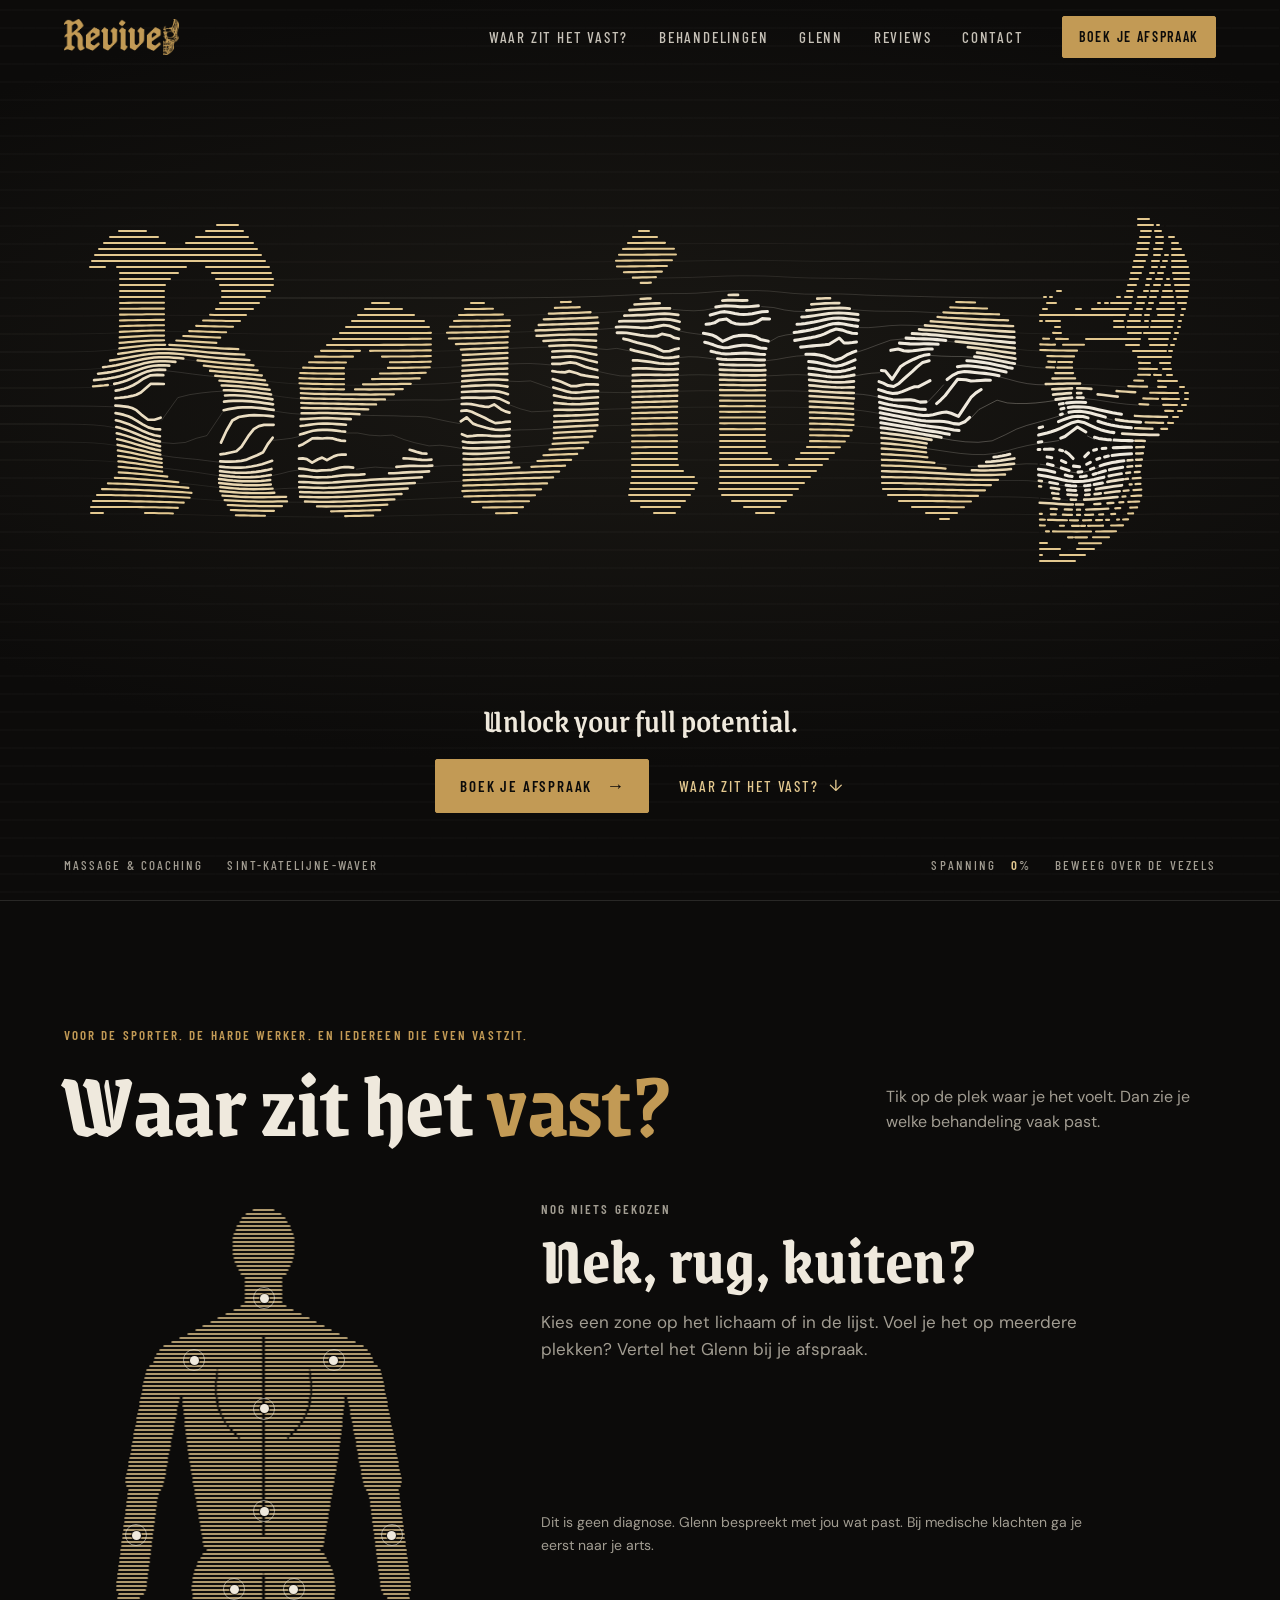
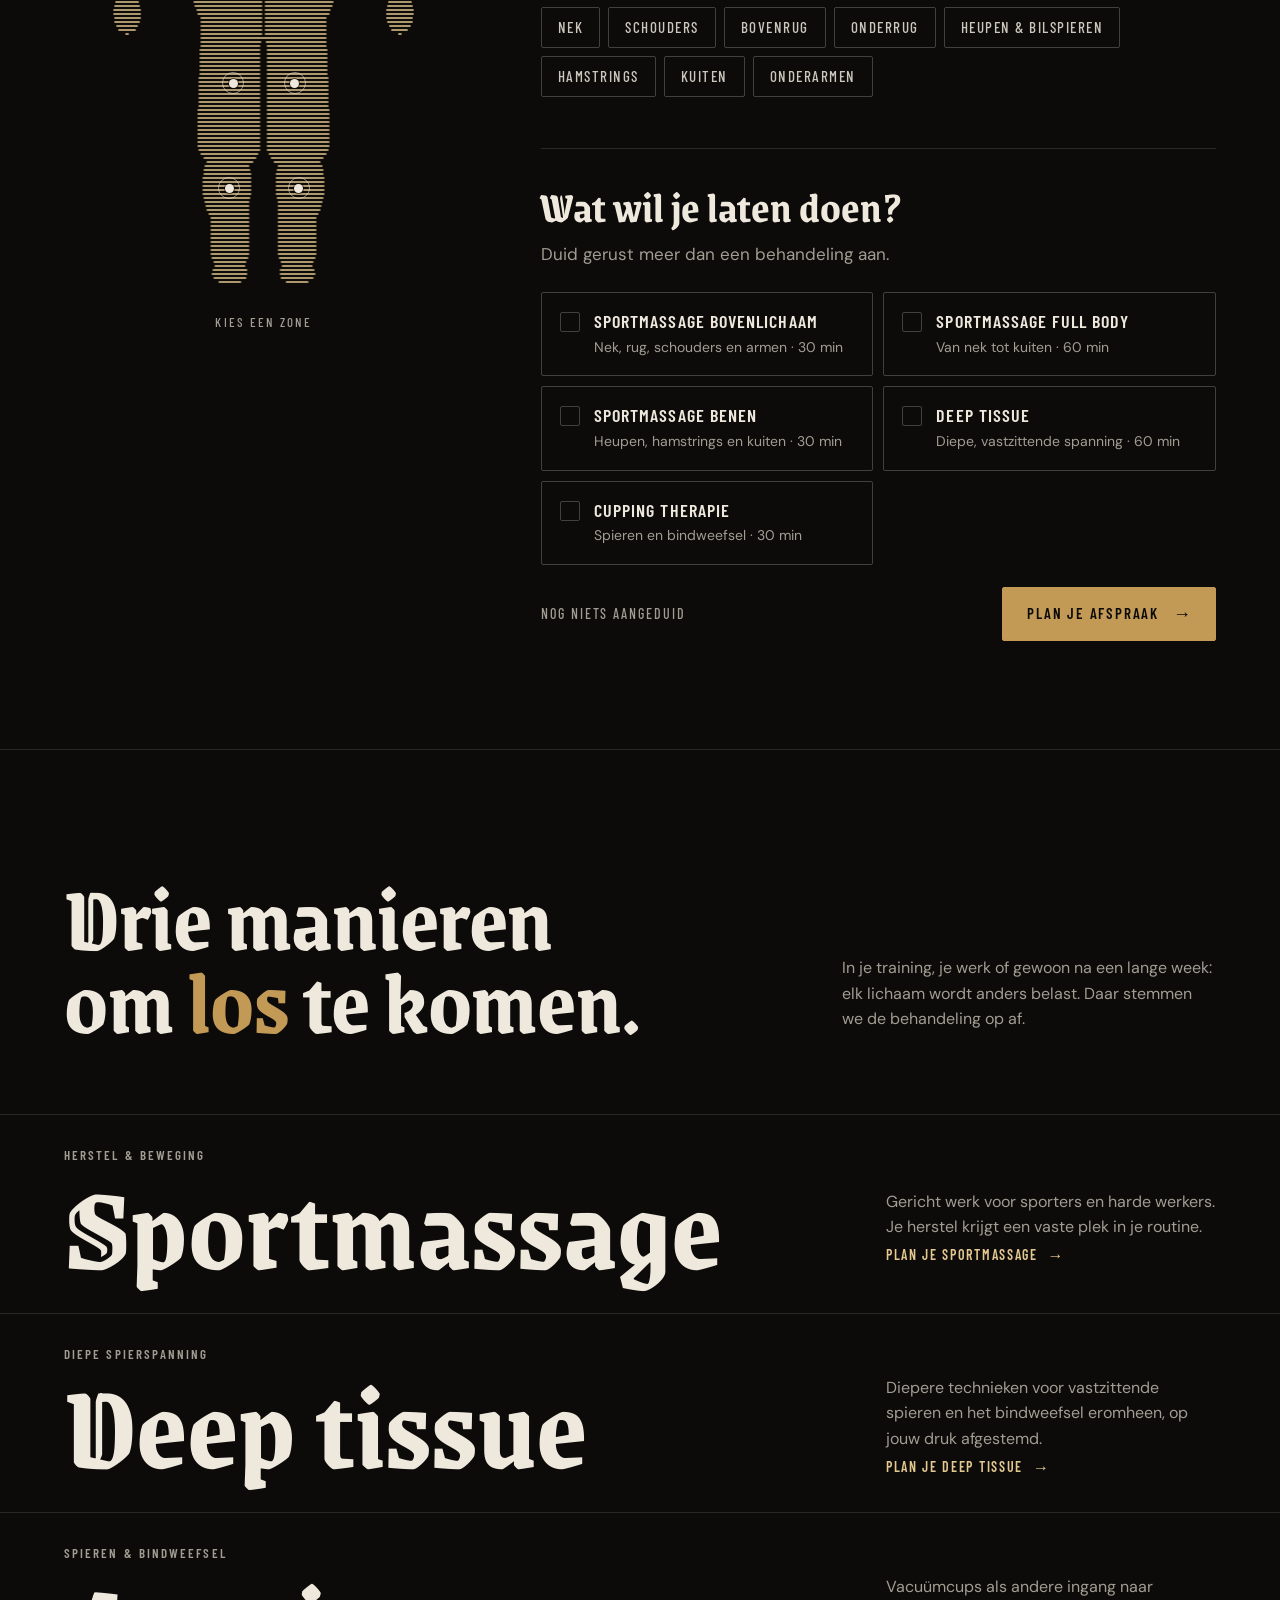
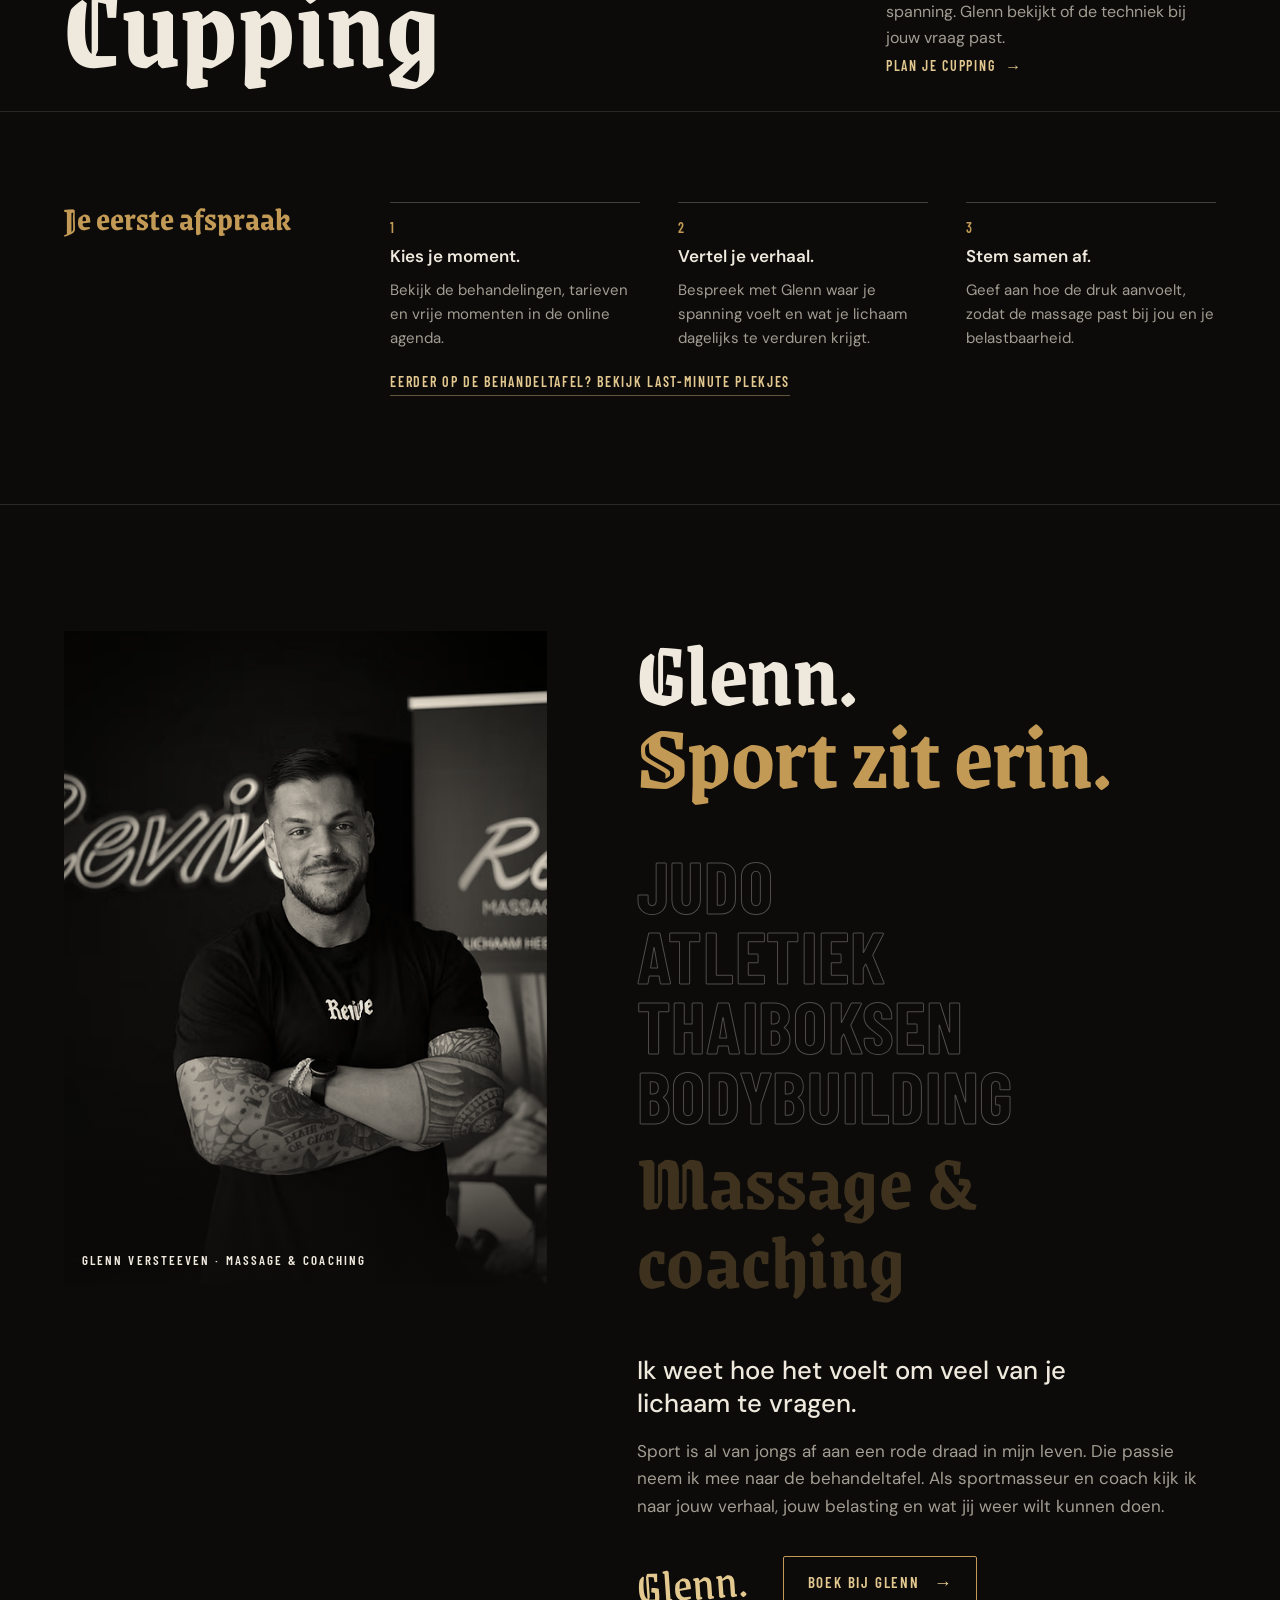
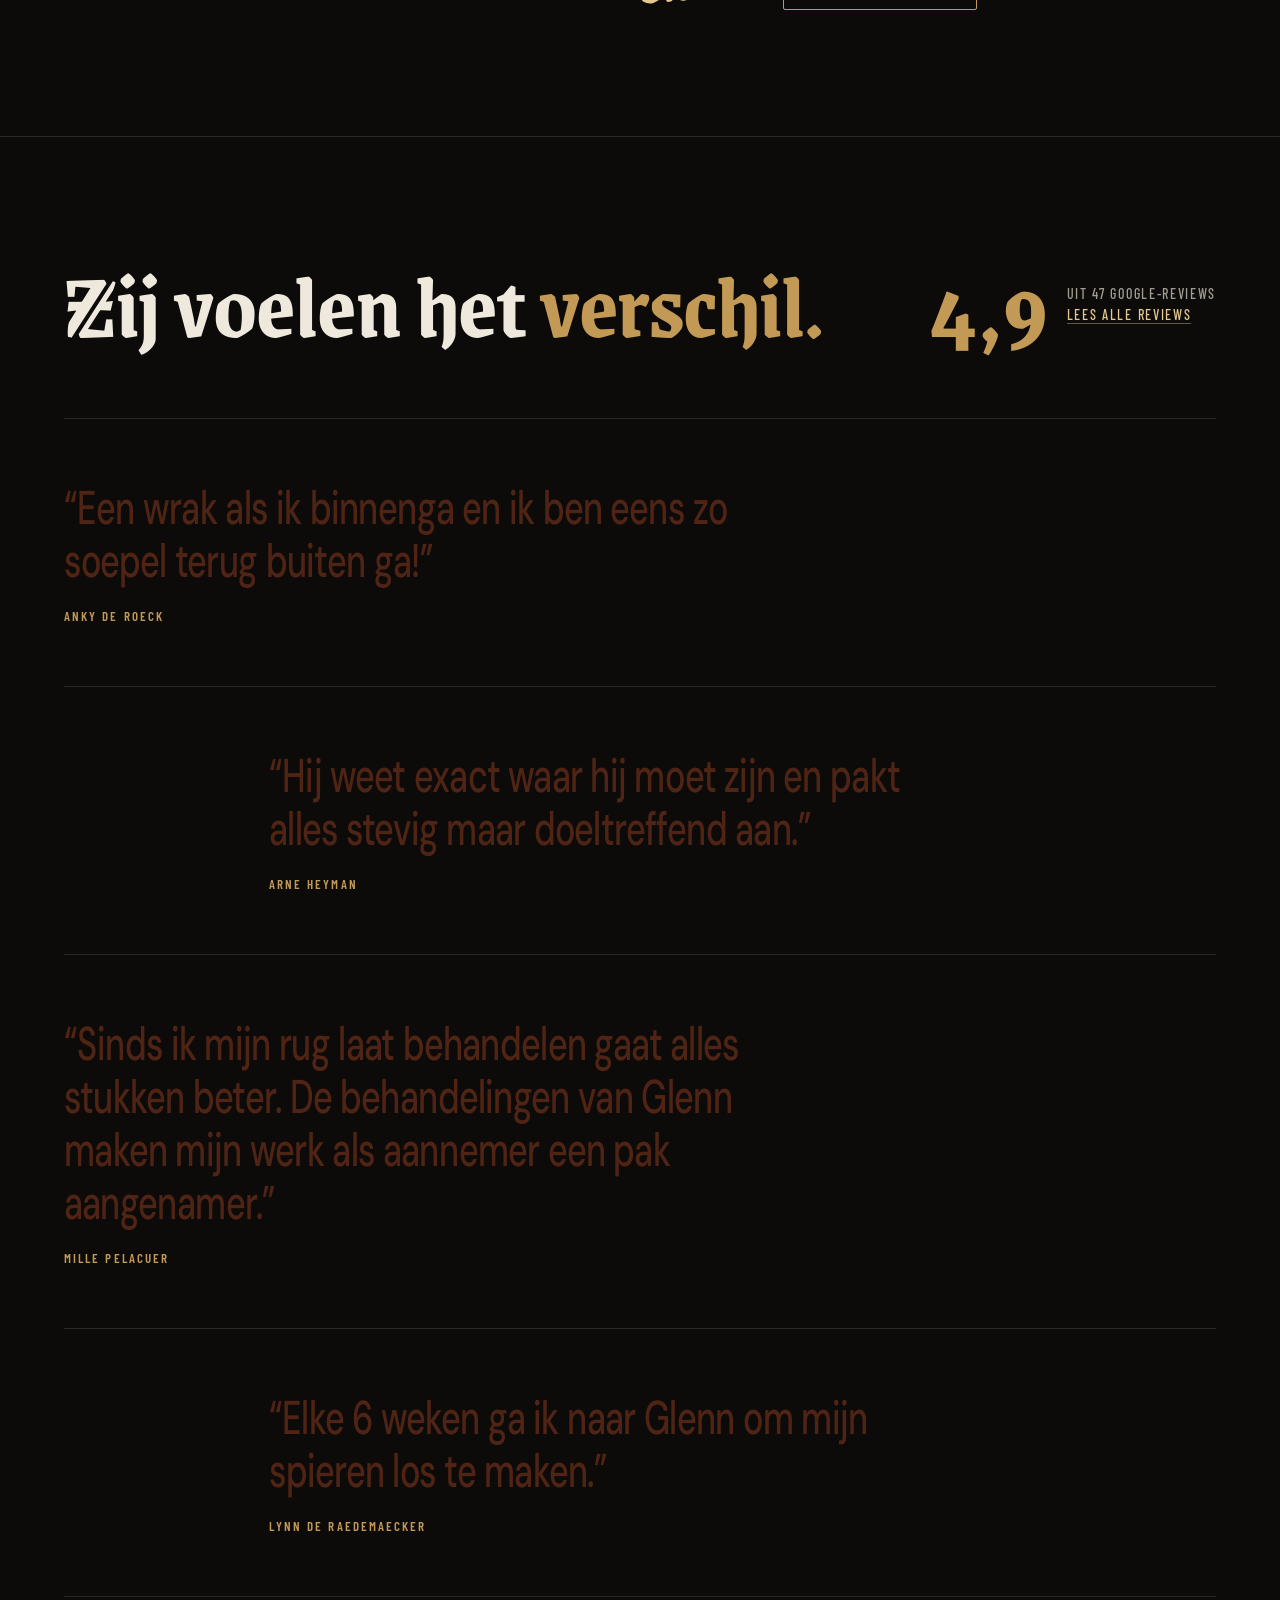
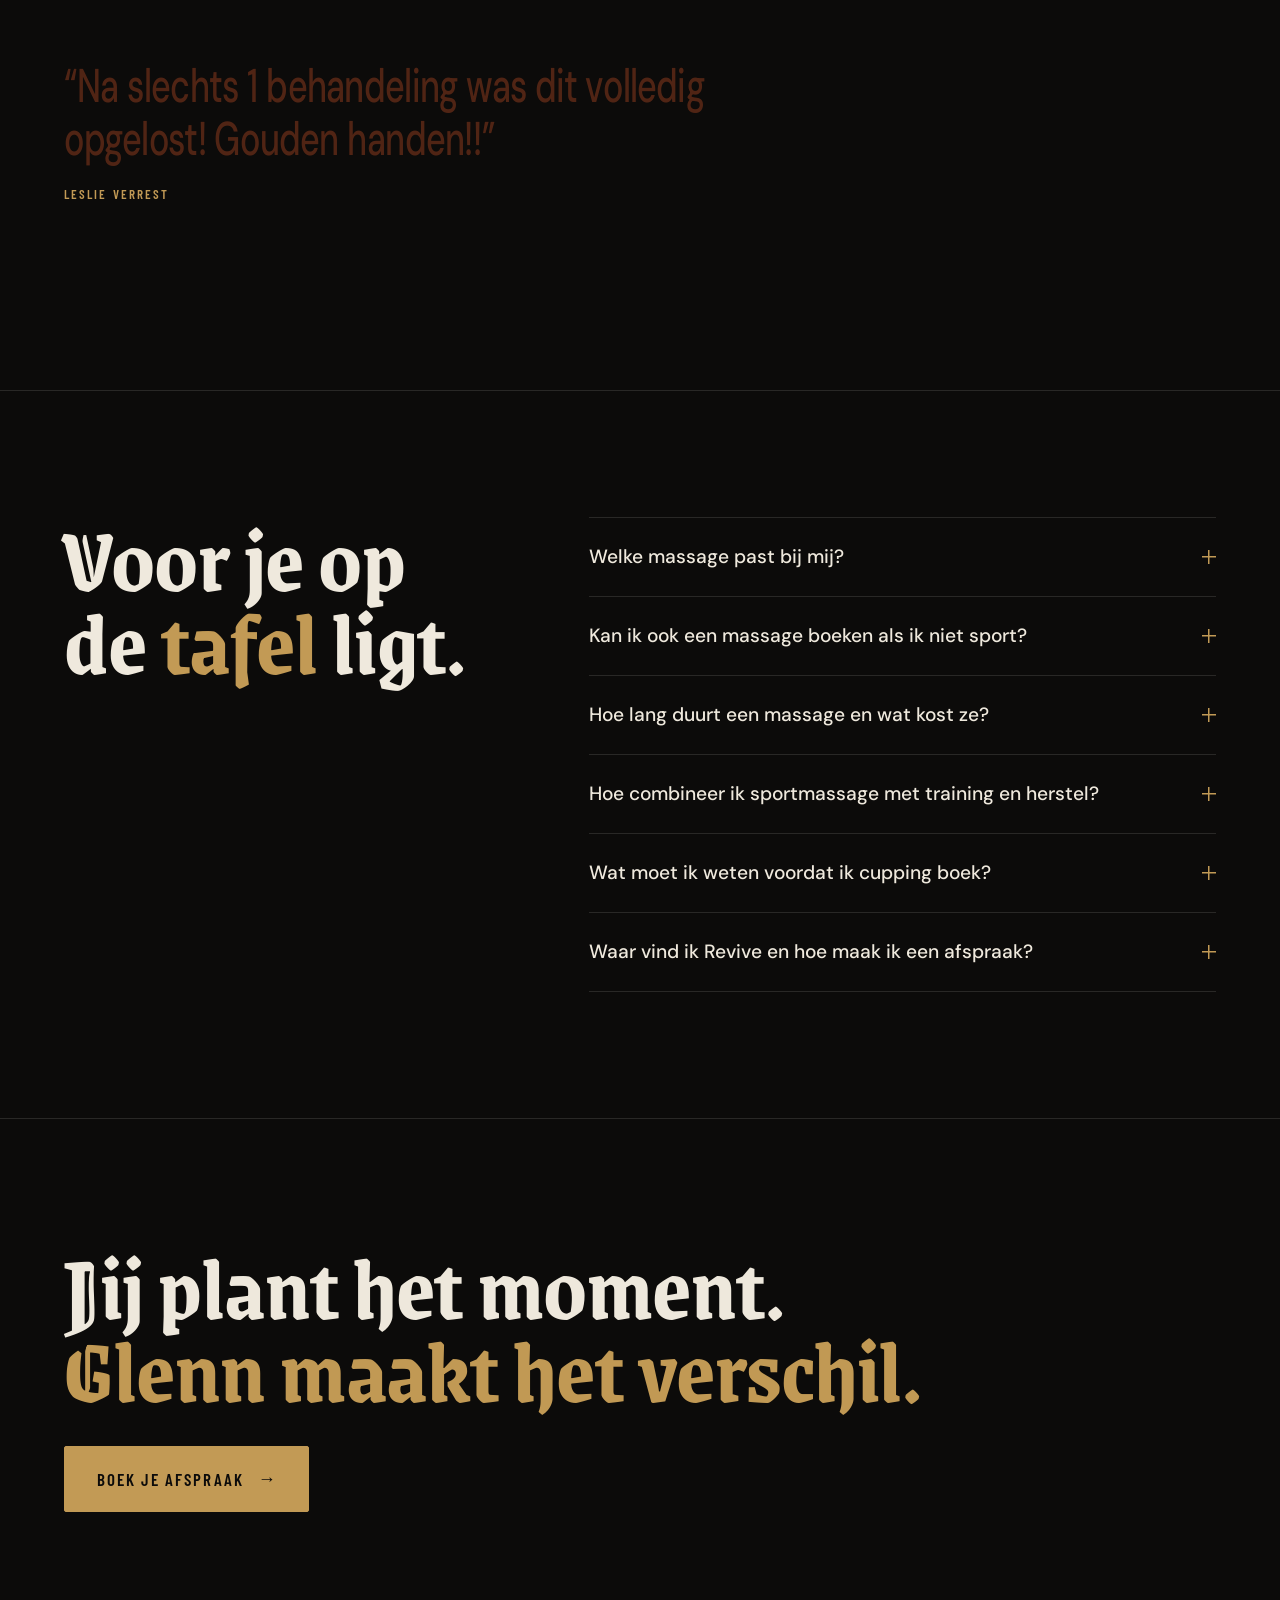
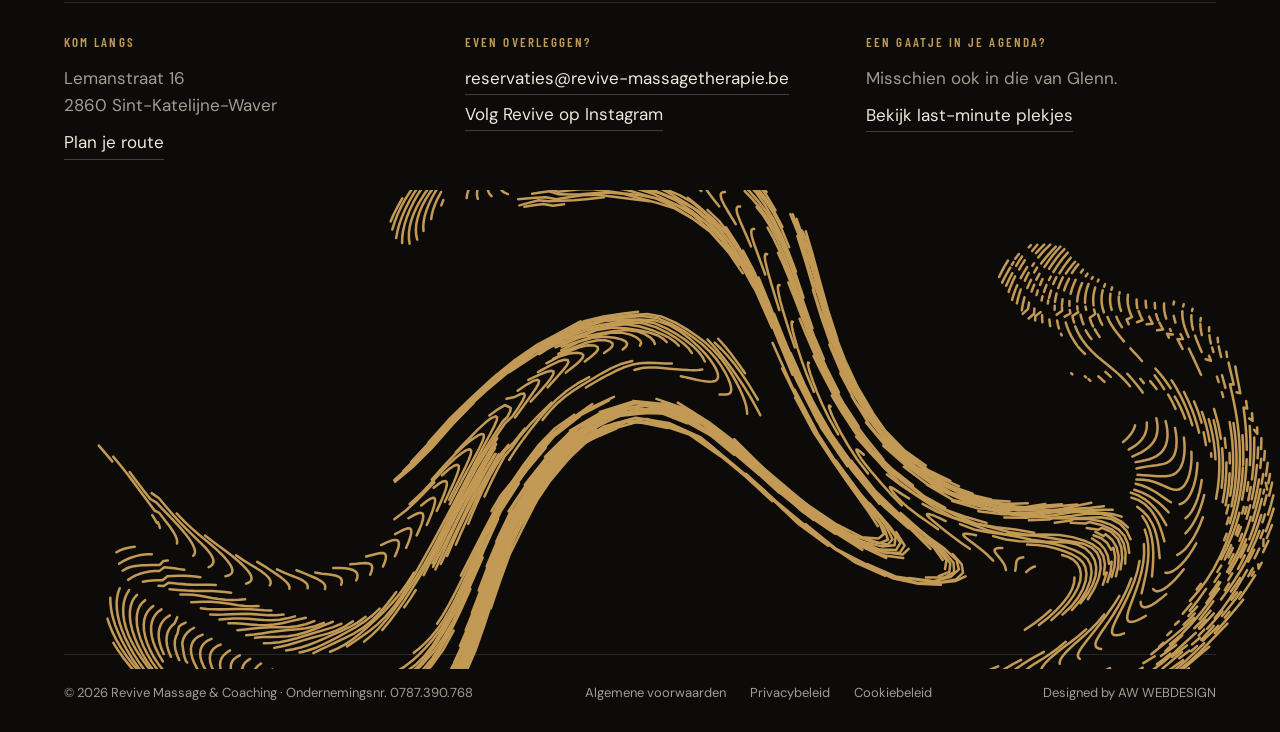
==== commit 61f07666: "git commit -m "Updated index.html, sig.css, and sig.js with new features and bug fixes."" ====
--- a/index.html
+++ b/index.html
@@ -10,7 +10,7 @@
   <link rel="apple-touch-icon" href="./assets/apple-touch-icon.png">
   <link rel="preload" href="./assets/revive-mask.webp" as="image" type="image/webp">
   <link rel="stylesheet" href="./assets/fonts/fonts.css">
-  <link rel="stylesheet" href="./sig.css?v=1">
+  <link rel="stylesheet" href="./sig.css?v=3">
   <link rel="canonical" href="https://www.revive-massagetherapie.be/">
   <meta name="referrer" content="strict-origin-when-cross-origin">
   <meta property="og:type" content="website">
@@ -98,12 +98,27 @@
           <div><dt>Past vaak bij</dt><dd class="zone-chips" data-z="start"></dd></div>
         </dl>
         <blockquote class="zone-quote" data-z="quote" hidden></blockquote>
+      </div>
+      <p class="zone-note">Dit is geen diagnose. Glenn bespreekt met jou wat past. Bij medische klachten ga je eerst naar je arts.</p>
+    </div>
+
+    <ul class="zone-list" aria-label="Zones"></ul>
+
+    <fieldset class="pick" id="kies">
+      <legend class="pick-legend">Wat wil je laten doen?</legend>
+      <p class="pick-sub">Duid gerust meer dan een behandeling aan.</p>
+      <div class="pick-grid">
+        <label class="pick-opt"><input type="checkbox" name="behandeling" value="bovenlichaam" data-min="30"><span class="pick-name">Sportmassage bovenlichaam</span><span class="pick-meta">Nek, rug, schouders en armen · 30 min</span><span class="pick-tag" hidden></span></label>
+        <label class="pick-opt"><input type="checkbox" name="behandeling" value="fullbody" data-min="60"><span class="pick-name">Sportmassage full body</span><span class="pick-meta">Van nek tot kuiten · 60 min</span><span class="pick-tag" hidden></span></label>
+        <label class="pick-opt"><input type="checkbox" name="behandeling" value="benen" data-min="30"><span class="pick-name">Sportmassage benen</span><span class="pick-meta">Heupen, hamstrings en kuiten · 30 min</span><span class="pick-tag" hidden></span></label>
+        <label class="pick-opt"><input type="checkbox" name="behandeling" value="deep" data-min="60"><span class="pick-name">Deep tissue</span><span class="pick-meta">Diepe, vastzittende spanning · 60 min</span><span class="pick-tag" hidden></span></label>
+        <label class="pick-opt"><input type="checkbox" name="behandeling" value="cupping" data-min="30"><span class="pick-name">Cupping therapie</span><span class="pick-meta">Spieren en bindweefsel · 30 min</span><span class="pick-tag" hidden></span></label>
+      </div>
+      <div class="pick-foot">
+        <p class="pick-sum" aria-live="polite"><span data-pick-sum>Nog niets aangeduid</span></p>
         <a class="btn" href="https://booking.optios.net/21985/activities">Plan je afspraak</a>
       </div>
-      <p class="zone-note">Dit is geen diagnose. Glenn bespreekt met jou wat past. Bij medische klachten ga je eerst naar je arts.</p>
-    </div>
-
-    <ul class="zone-list" aria-label="Zones"></ul>
+    </fieldset>
   </div>
 </section>
 
@@ -231,6 +246,6 @@
 <script src="./assets/vendor/gsap.min.js" defer></script>
 <script src="./assets/vendor/ScrollTrigger.min.js" defer></script>
 <script src="./assets/vendor/lenis.min.js" defer></script>
-<script src="./sig.js?v=1" defer></script>
+<script src="./sig.js?v=2" defer></script>
 </body>
 </html>
--- a/sig.css
+++ b/sig.css
@@ -98,7 +98,7 @@
 
 /* 02 body map */
 .map{padding:clamp(96px,14vh,160px) 0 clamp(80px,12vh,140px);border-top:1px solid var(--line)}
-.map-grid{display:grid;grid-template-columns:minmax(240px,400px) 1fr;grid-template-areas:"head head" "fig panel" "fig list";gap:clamp(28px,4vw,64px) clamp(32px,6vw,110px);align-items:start}
+.map-grid{display:grid;grid-template-columns:minmax(240px,400px) 1fr;grid-template-areas:"head head" "fig panel" "fig list" "fig pick";gap:clamp(28px,4vw,64px) clamp(32px,6vw,110px);align-items:start}
 .map-head{grid-area:head;display:grid;grid-template-columns:1fr auto;grid-template-areas:"k k" "h l";gap:18px 48px;align-items:end}
 .map-head .kicker{grid-area:k}.map-head .h-big{grid-area:h}.map-head .lede{grid-area:l;max-width:30ch;padding-bottom:10px}
 .body-stage{grid-area:fig;position:sticky;top:96px}
@@ -125,8 +125,11 @@
 .zone-dl dt{font:600 12px/1.2 var(--cond);letter-spacing:.16em;text-transform:uppercase;color:var(--smoke);margin-bottom:10px}
 .zone-dl dd{font-size:17px;line-height:1.5}
 .zone-chips{display:flex;flex-wrap:wrap;gap:8px}
-.zone-chips a{font:600 14px/1 var(--cond);letter-spacing:.1em;text-transform:uppercase;color:var(--leaf);border:1px solid rgba(194,154,85,.5);padding:9px 12px;border-radius:2px;transition:background .2s,color .2s}
-.zone-chips a:hover{background:var(--brass);color:var(--ink)}
+.zone-chips button{font:600 14px/1 var(--cond);letter-spacing:.1em;text-transform:uppercase;color:var(--leaf);border:1px solid rgba(194,154,85,.5);padding:9px 12px;border-radius:2px;transition:background .2s,color .2s}
+.zone-chips button::before{content:'+ '}
+.zone-chips button[aria-pressed=true]{background:var(--brass);color:var(--ink)}
+.zone-chips button[aria-pressed=true]::before{content:'¹3  '}
+@media (hover:hover){.zone-chips button:hover{border-color:var(--leaf);color:var(--bone)}.zone-chips button[aria-pressed=true]:hover{color:var(--ink)}}
 .zone-quote{border-left:2px solid var(--brass);padding:4px 0 4px 18px;margin-bottom:30px;color:var(--bone);font-size:17px;max-width:52ch}
 .zone-quote cite{display:block;margin-top:8px;font:500 13px/1 var(--cond);letter-spacing:.14em;text-transform:uppercase;color:var(--smoke);font-style:normal}
 .zone-card.enter > *{animation:zIn .6s var(--ease) both}
@@ -138,6 +141,28 @@
 .zone-list button:hover{border-color:var(--bone);color:var(--bone)}
 .zone-list button[aria-pressed=true]{background:var(--heat);border-color:var(--heat);color:var(--ink)}
 .zone-list button.loose{background:var(--brass);border-color:var(--brass);color:var(--ink)}
+
+/* treatment picker (multi-select) */
+.pick{grid-area:pick;border:0;margin:0;padding:clamp(28px,4vh,40px) 0 0;min-width:0;border-top:1px solid var(--line)}
+.pick-legend{float:left;width:100%;font:700 clamp(32px,3.4vw,52px)/1 var(--goth);color:var(--bone);padding:0}
+.pick-legend + *{clear:both}
+.pick-sub{color:var(--smoke);padding-top:12px}
+.pick-grid{display:grid;grid-template-columns:repeat(auto-fill,minmax(230px,1fr));gap:10px;margin-top:24px}
+.pick-opt{position:relative;display:grid;gap:6px;align-content:start;padding:18px 18px 18px 52px;border:1px solid var(--line-2);border-radius:2px;cursor:pointer;transition:border-color .2s,background .2s}
+.pick-opt input{position:absolute;opacity:0;width:1px;height:1px}
+.pick-opt::before{content:'';position:absolute;left:18px;top:19px;width:18px;height:18px;border:1px solid var(--line-2);border-radius:2px;transition:background .2s,border-color .2s}
+.pick-opt::after{content:'';position:absolute;left:24px;top:22px;width:5px;height:10px;border:solid var(--ink);border-width:0 2px 2px 0;transform:rotate(45deg) scale(0);transition:transform .2s var(--ease)}
+.pick-opt:hover{border-color:var(--bone)}
+.pick-opt:has(input:checked){border-color:var(--brass);background:rgba(194,154,85,.1)}
+.pick-opt:has(input:checked)::before{background:var(--brass);border-color:var(--brass)}
+.pick-opt:has(input:checked)::after{transform:rotate(45deg) scale(1)}
+.pick-opt:has(input:focus-visible){outline:2px solid var(--leaf);outline-offset:3px}
+.pick-name{font:600 18px/1.15 var(--cond);letter-spacing:.06em;text-transform:uppercase;color:var(--bone)}
+.pick-meta{font-size:14px;line-height:1.4;color:var(--smoke)}
+.pick-tag{justify-self:start;margin-top:4px;font:600 11px/1 var(--cond);letter-spacing:.14em;text-transform:uppercase;color:var(--heat);border:1px solid rgba(210,85,42,.55);padding:5px 7px;border-radius:2px}
+.pick-foot{display:flex;flex-wrap:wrap;align-items:center;justify-content:space-between;gap:16px 24px;margin-top:22px}
+.pick-sum{font:500 14px/1.3 var(--cond);letter-spacing:.14em;text-transform:uppercase;color:var(--smoke)}
+.pick.has .pick-sum{color:var(--leaf)}
 
 /* 03 treatments */
 .treat{padding:clamp(96px,14vh,160px) 0 clamp(80px,12vh,140px);border-top:1px solid var(--line);position:relative}
@@ -241,7 +266,7 @@
 }
 @media (max-width:900px){
   .body-fig{width:min(100%,300px)}
-  .map-grid{grid-template-columns:1fr;grid-template-areas:"head" "fig" "list" "panel"}
+  .map-grid{grid-template-columns:1fr;grid-template-areas:"head" "fig" "list" "panel" "pick"}
   .map-head{grid-template-columns:1fr;grid-template-areas:"k" "h" "l"}
   .body-stage{position:relative;top:0}
   .zone-panel{min-height:0}
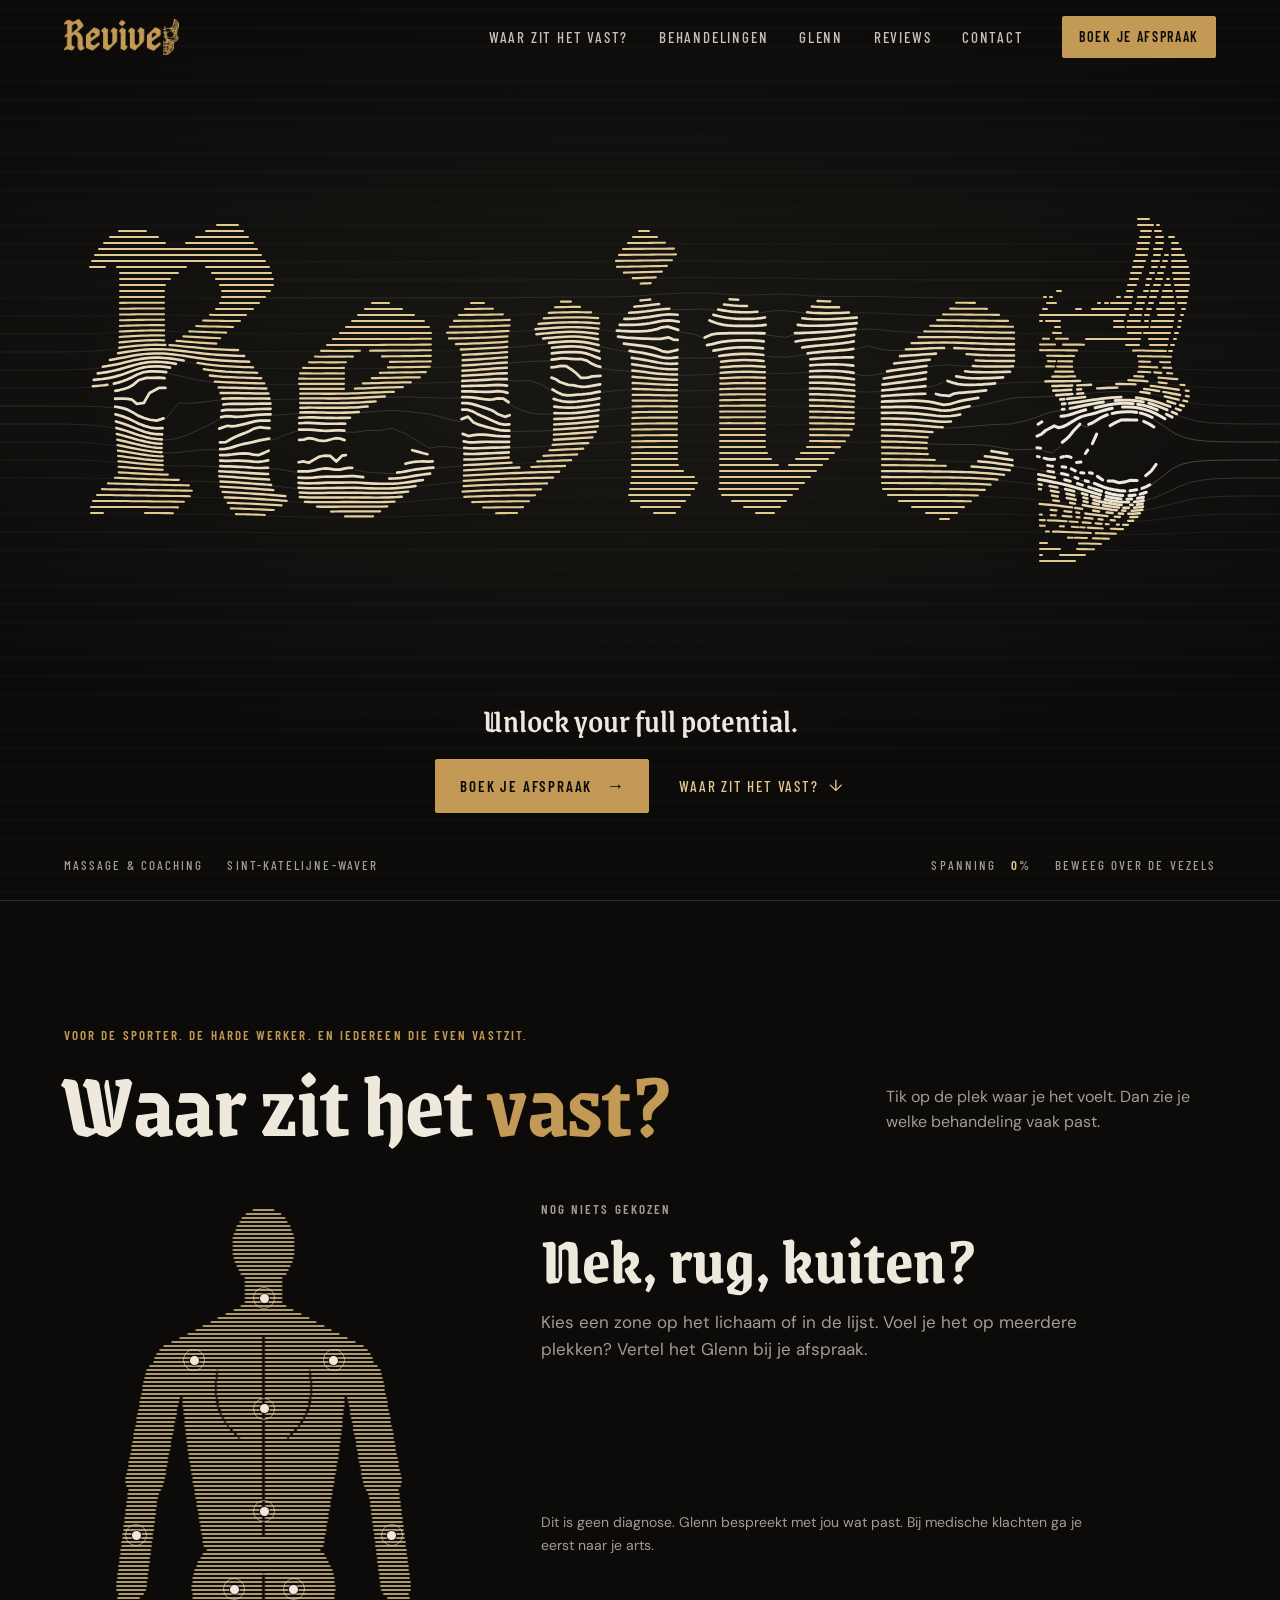
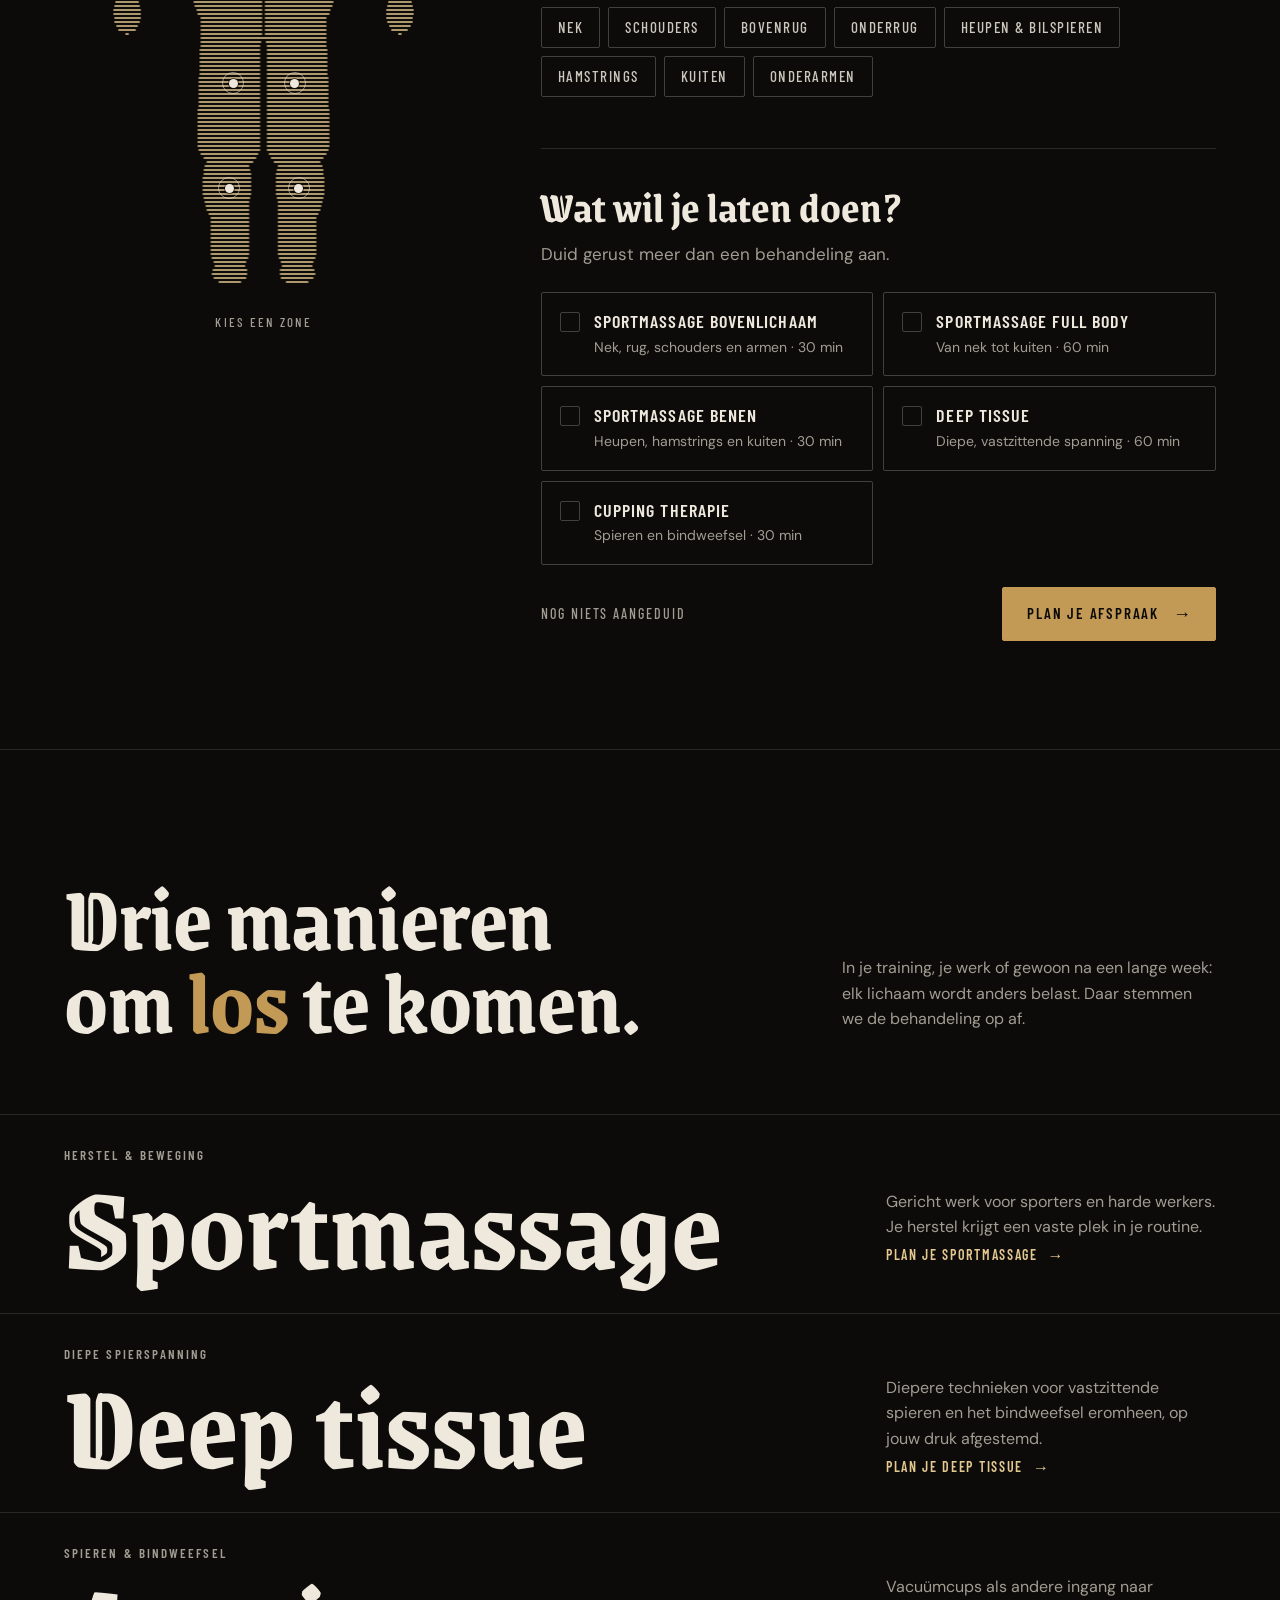
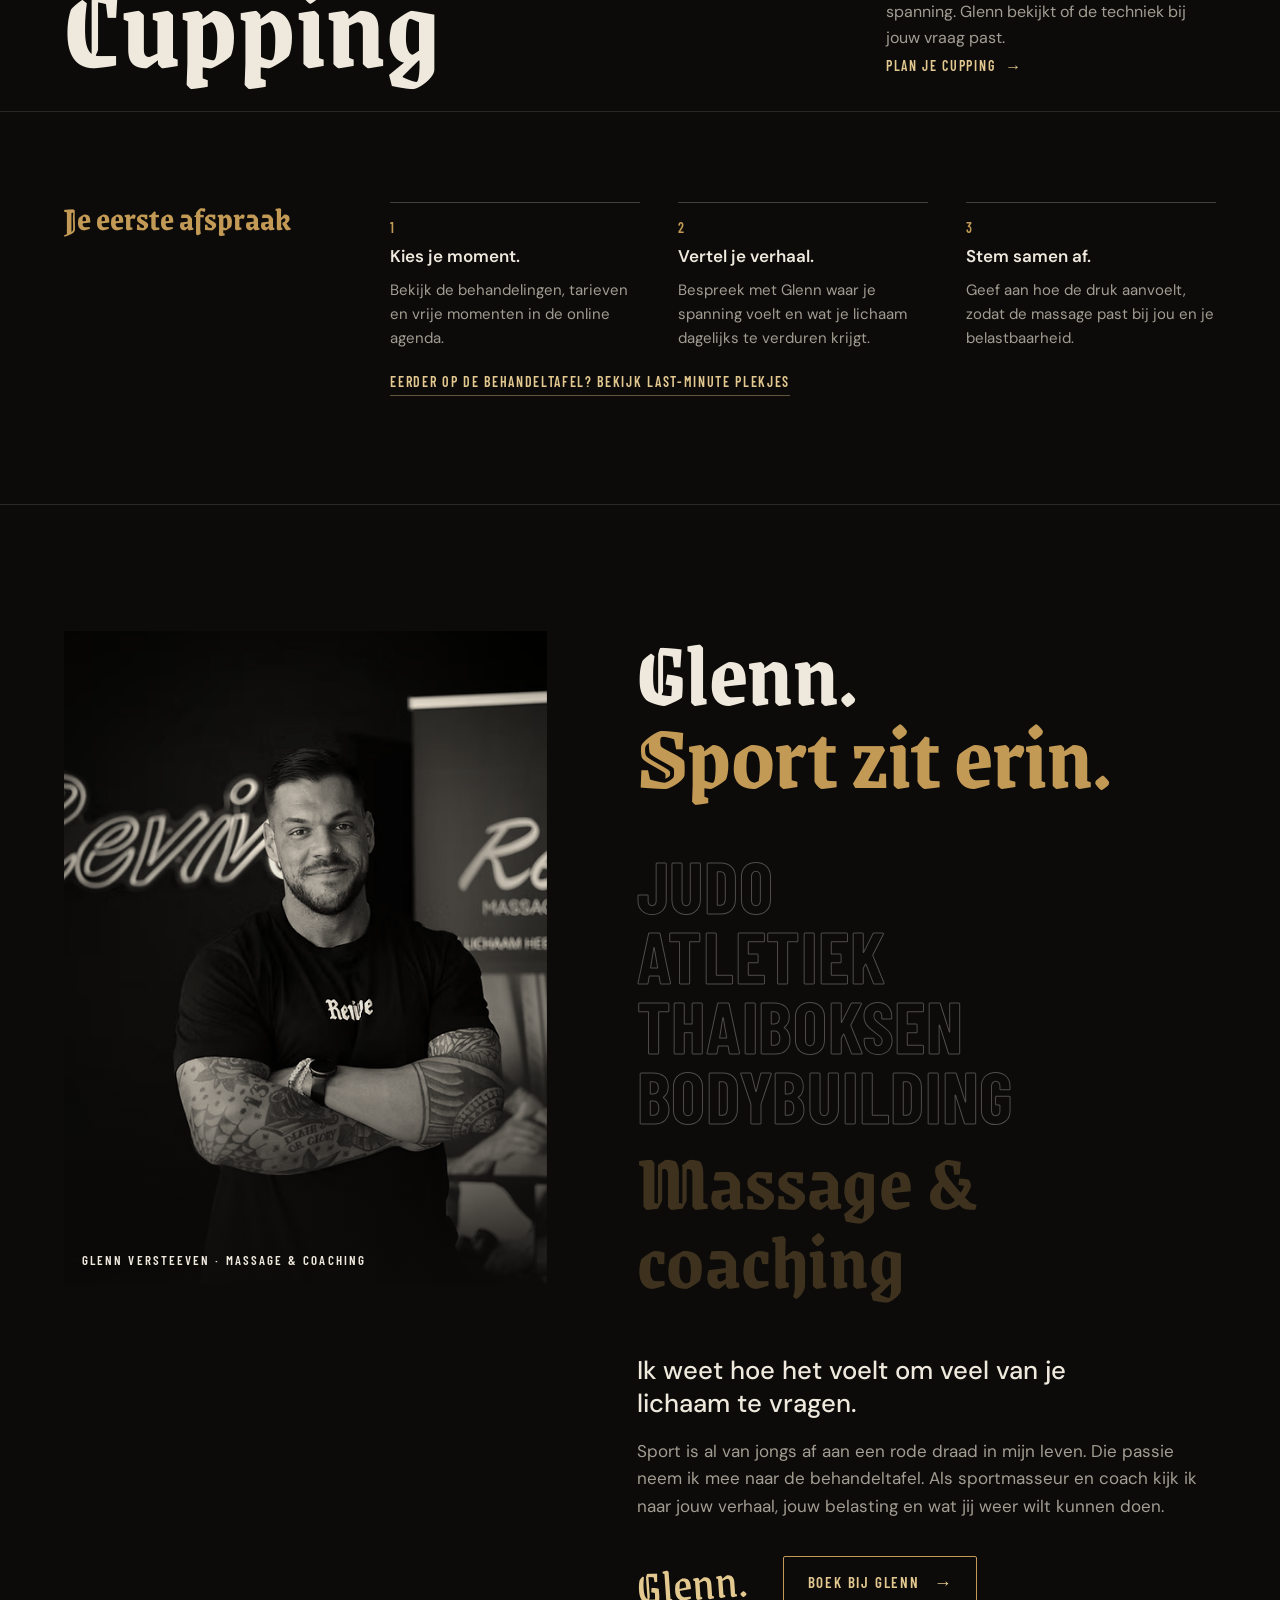
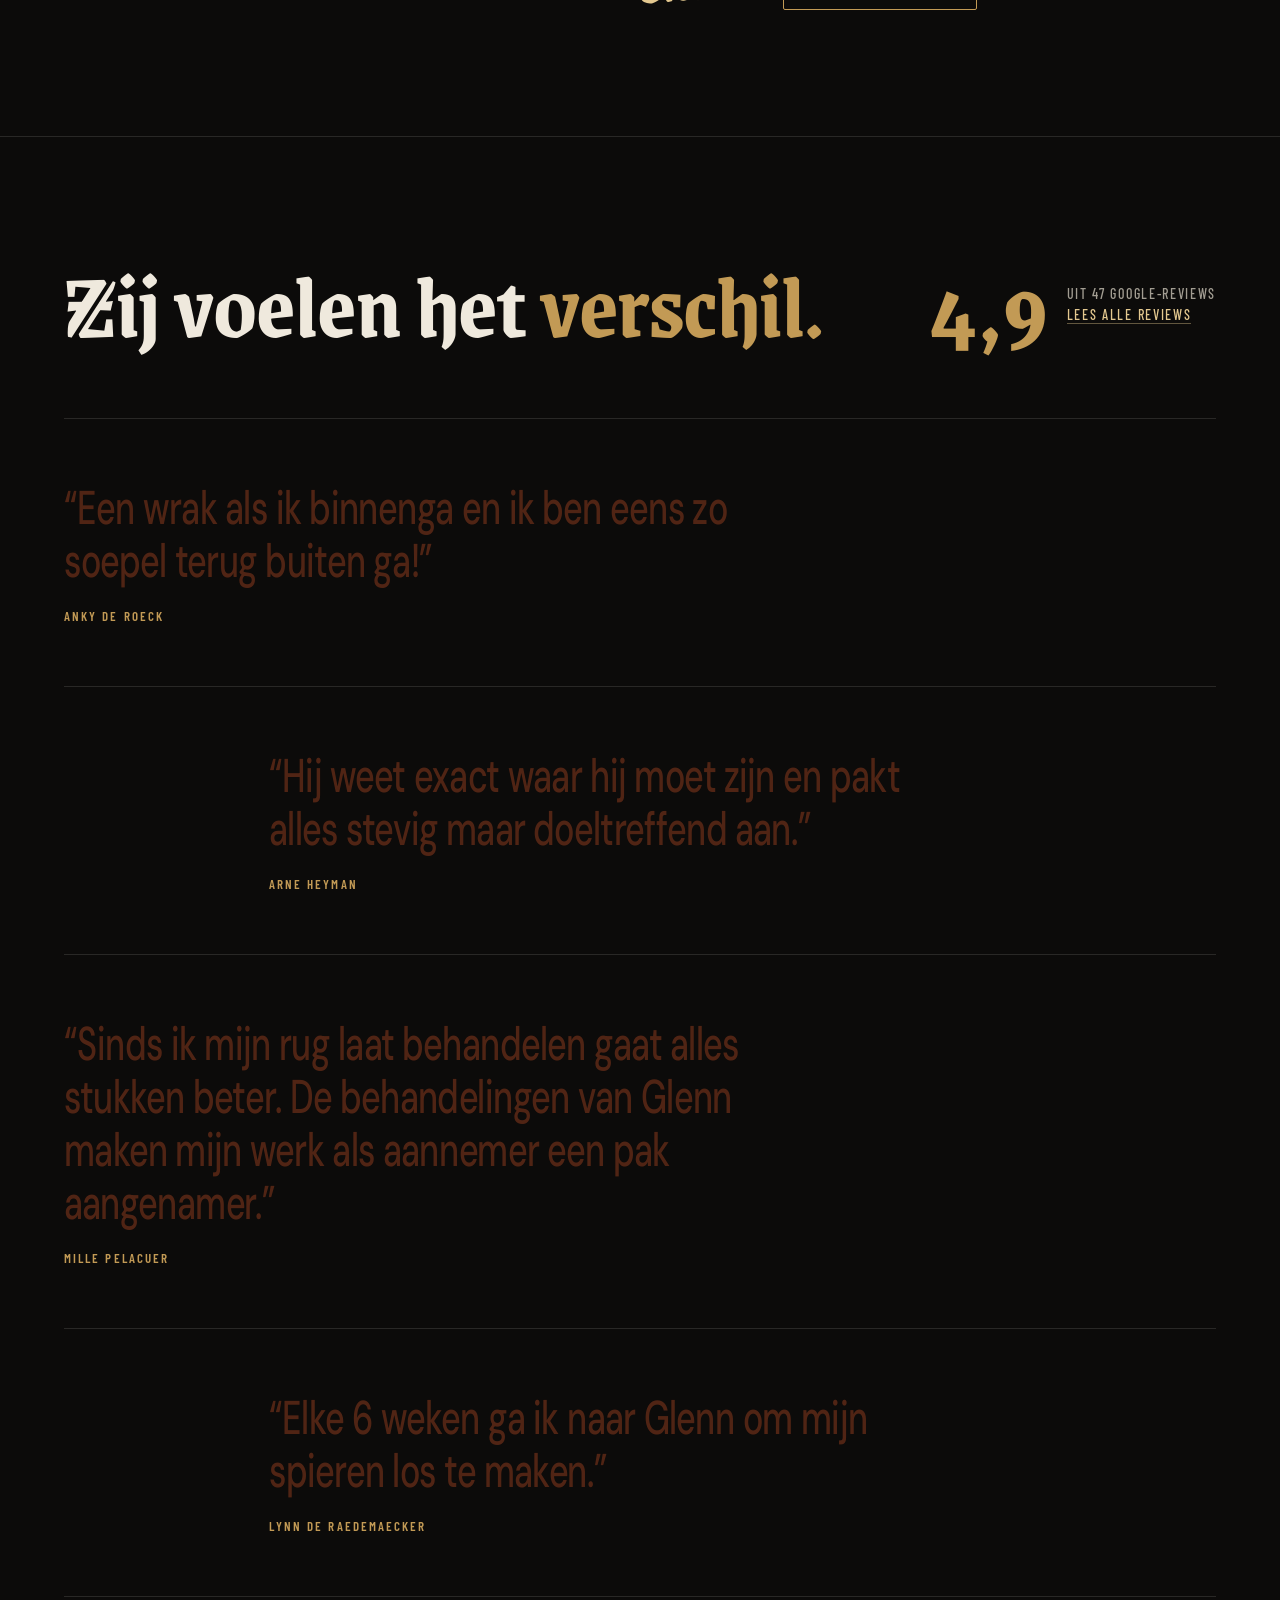
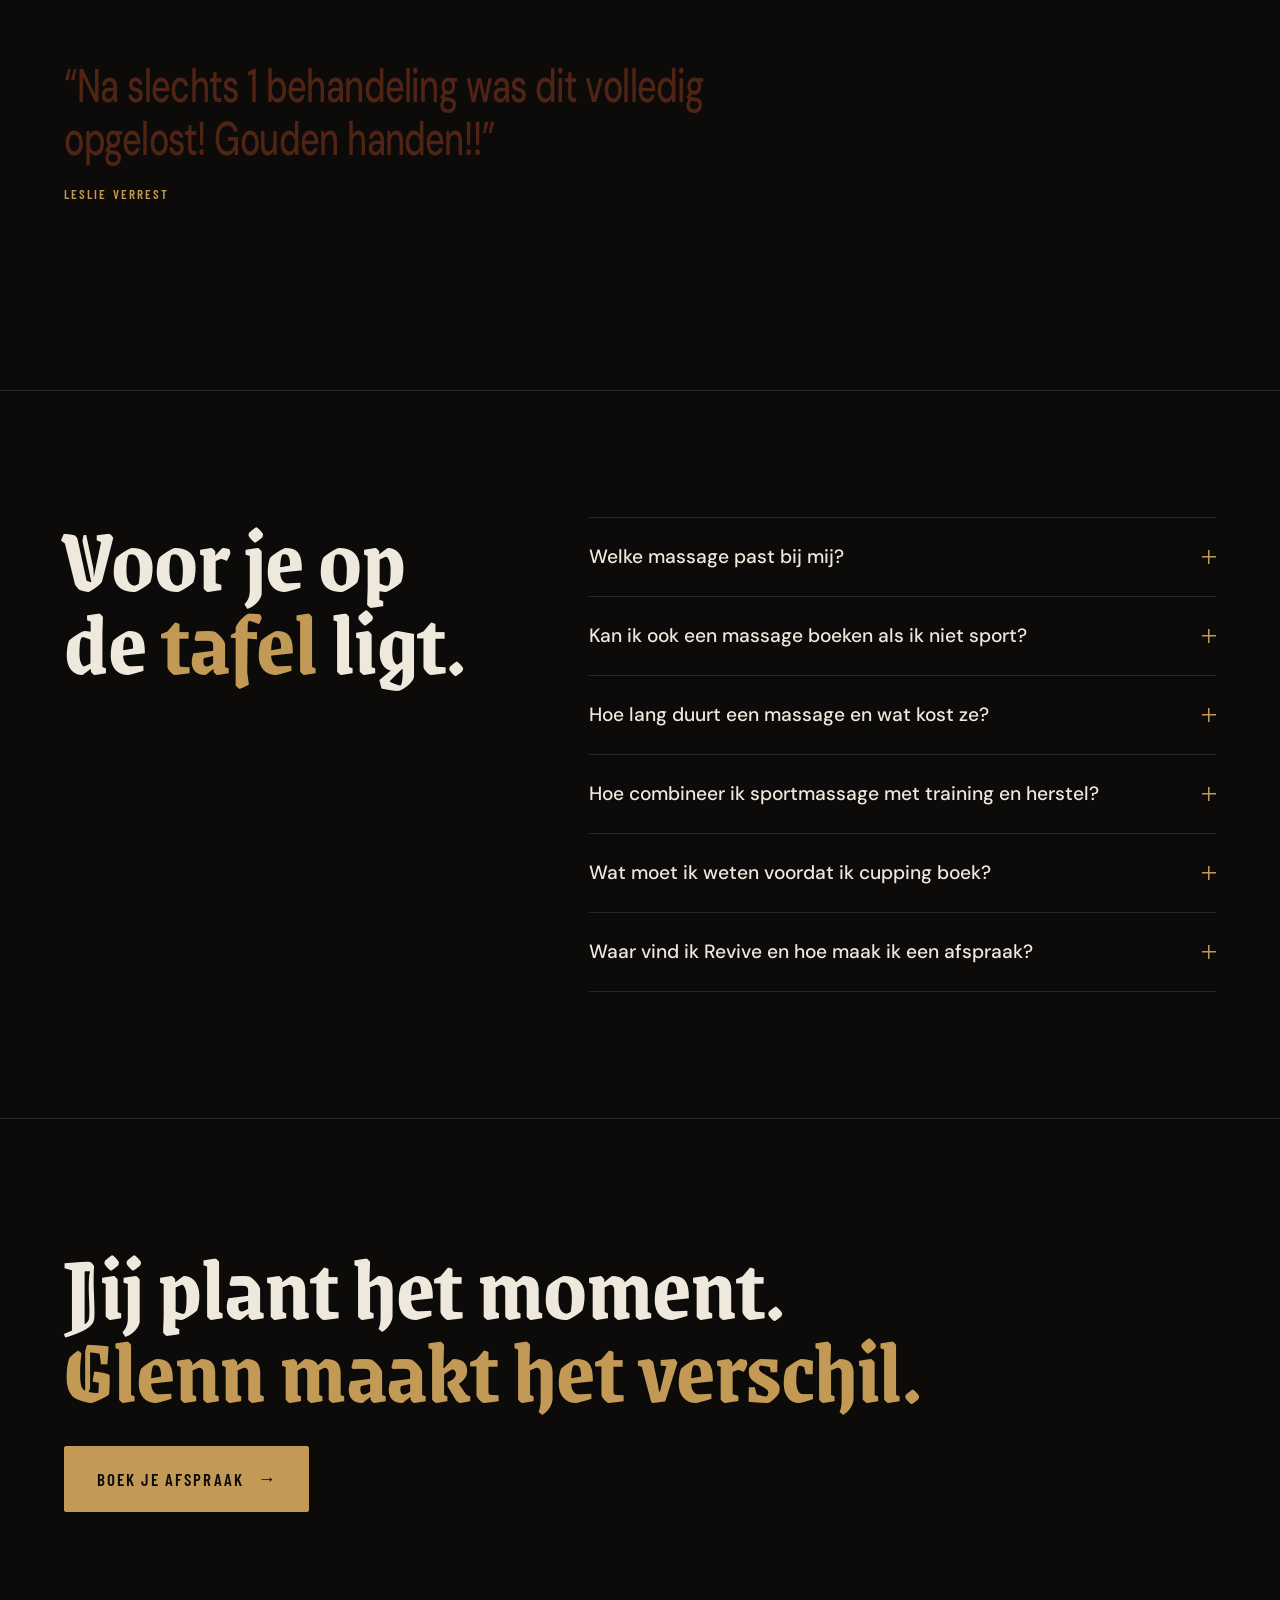
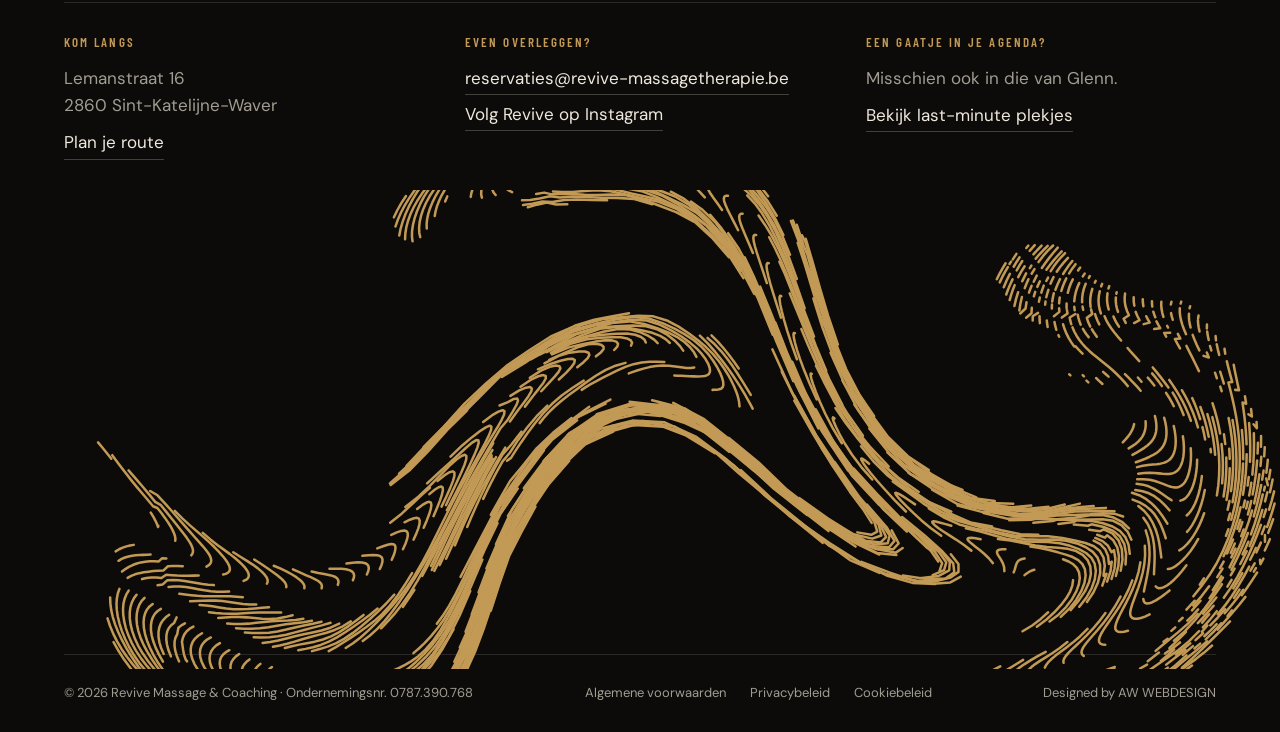
==== commit 41f707f0: "git commit -m "Updated index.html, sig.css, and sig.js with new features and bug fixes."" ====
--- a/index.html
+++ b/index.html
@@ -246,6 +246,6 @@
 <script src="./assets/vendor/gsap.min.js" defer></script>
 <script src="./assets/vendor/ScrollTrigger.min.js" defer></script>
 <script src="./assets/vendor/lenis.min.js" defer></script>
-<script src="./sig.js?v=2" defer></script>
+<script src="./sig.js?v=3" defer></script>
 </body>
 </html>
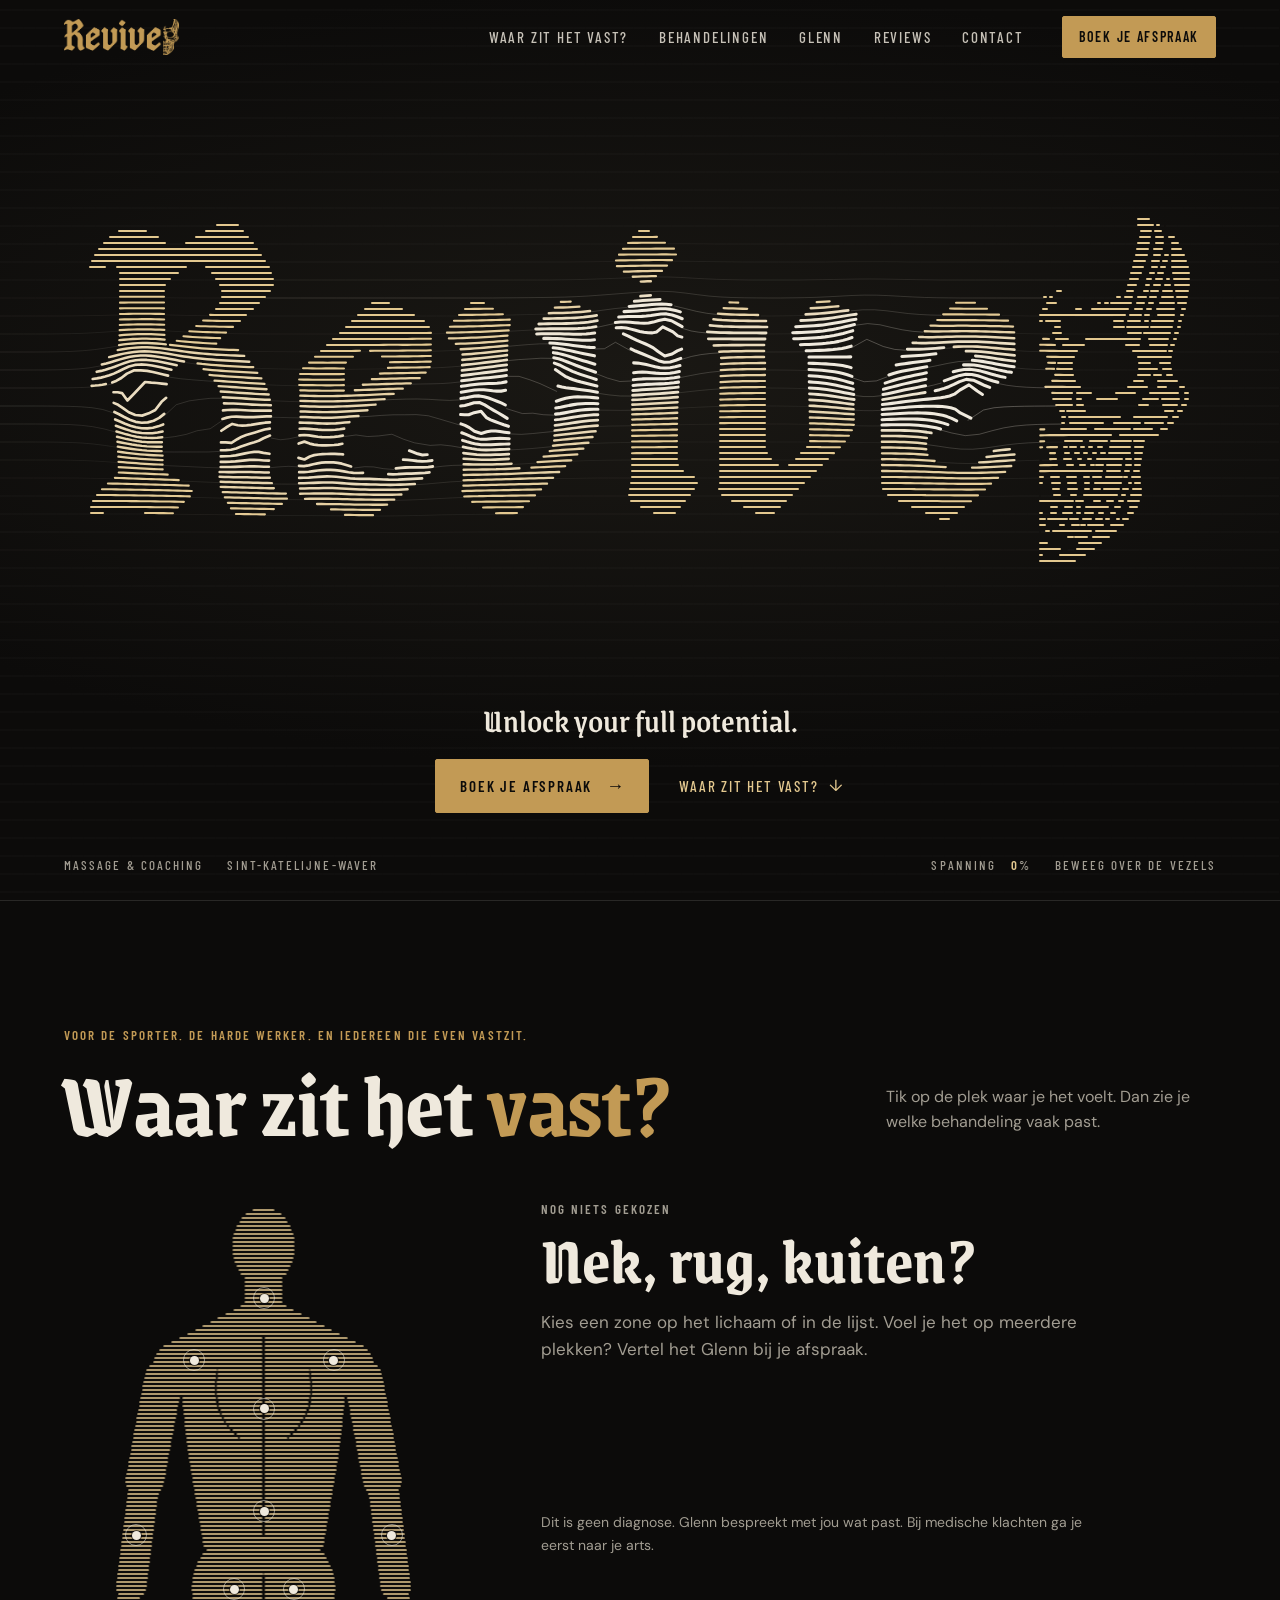
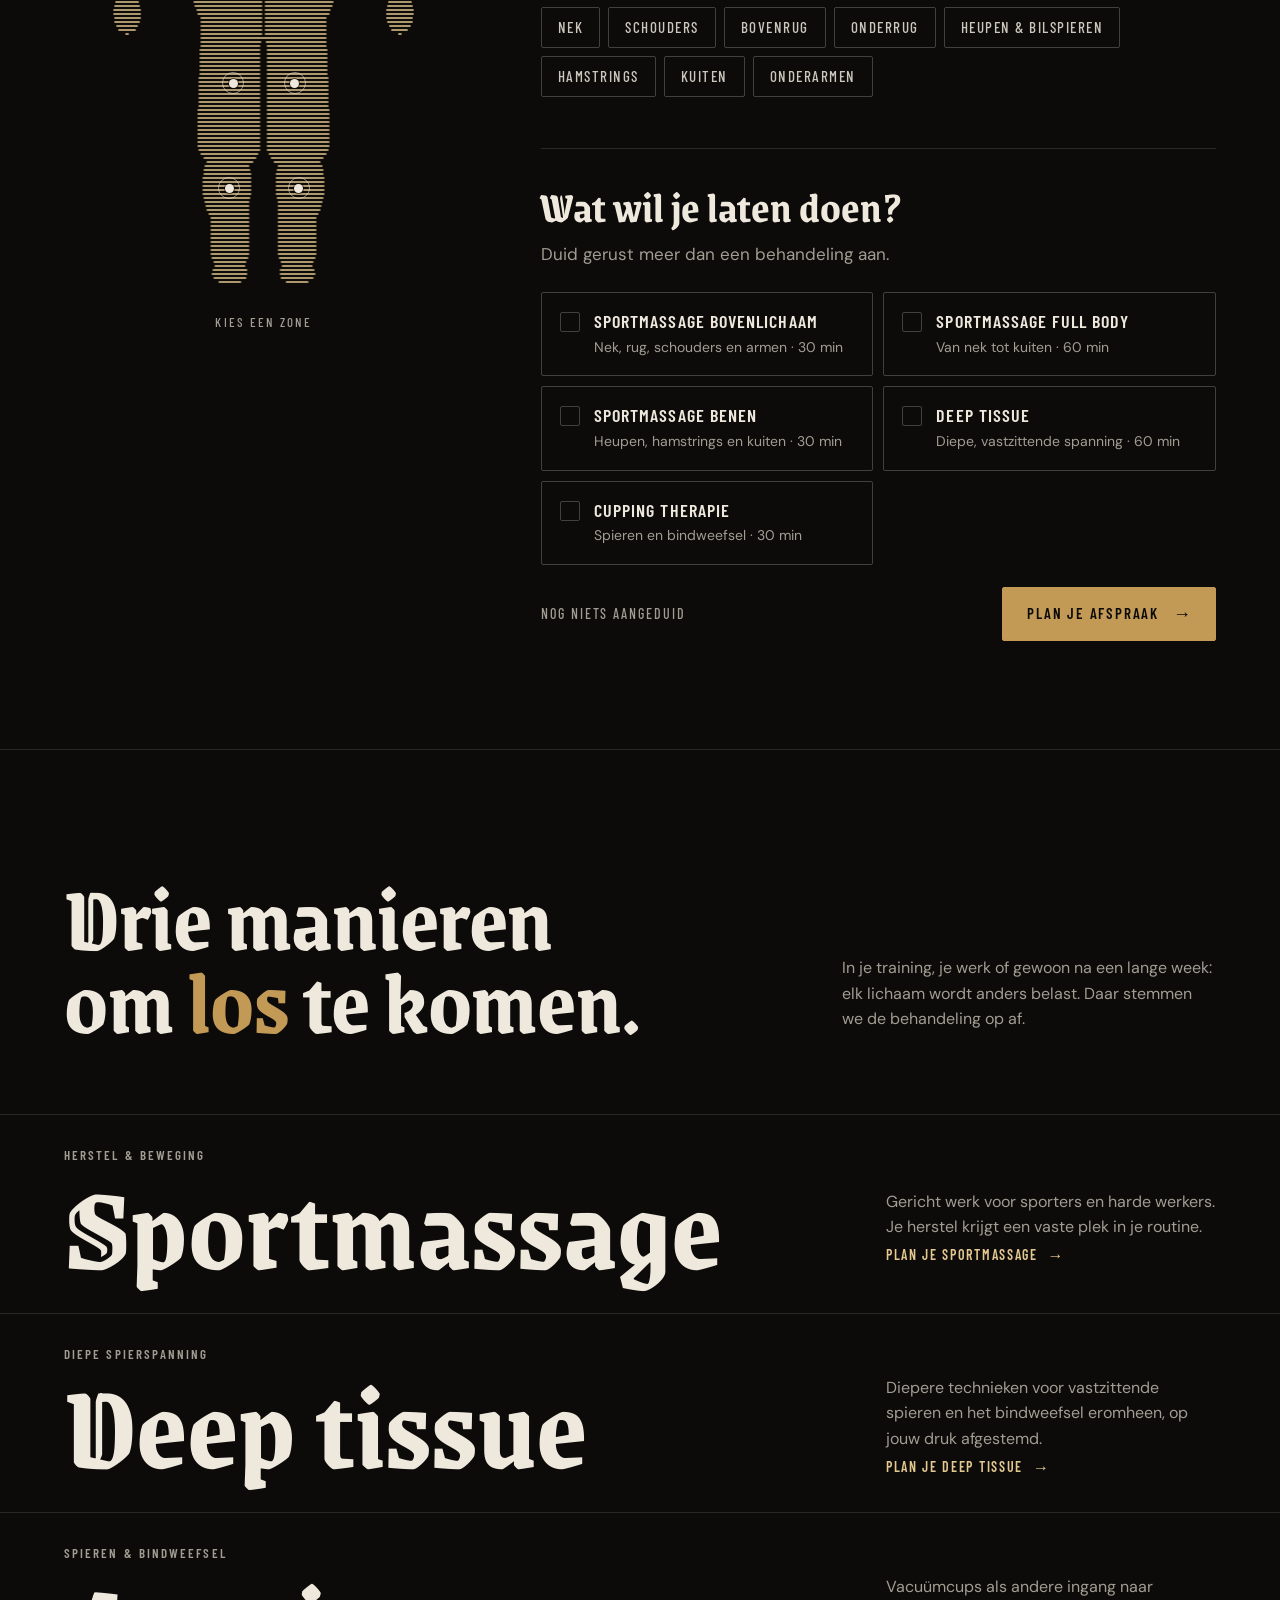
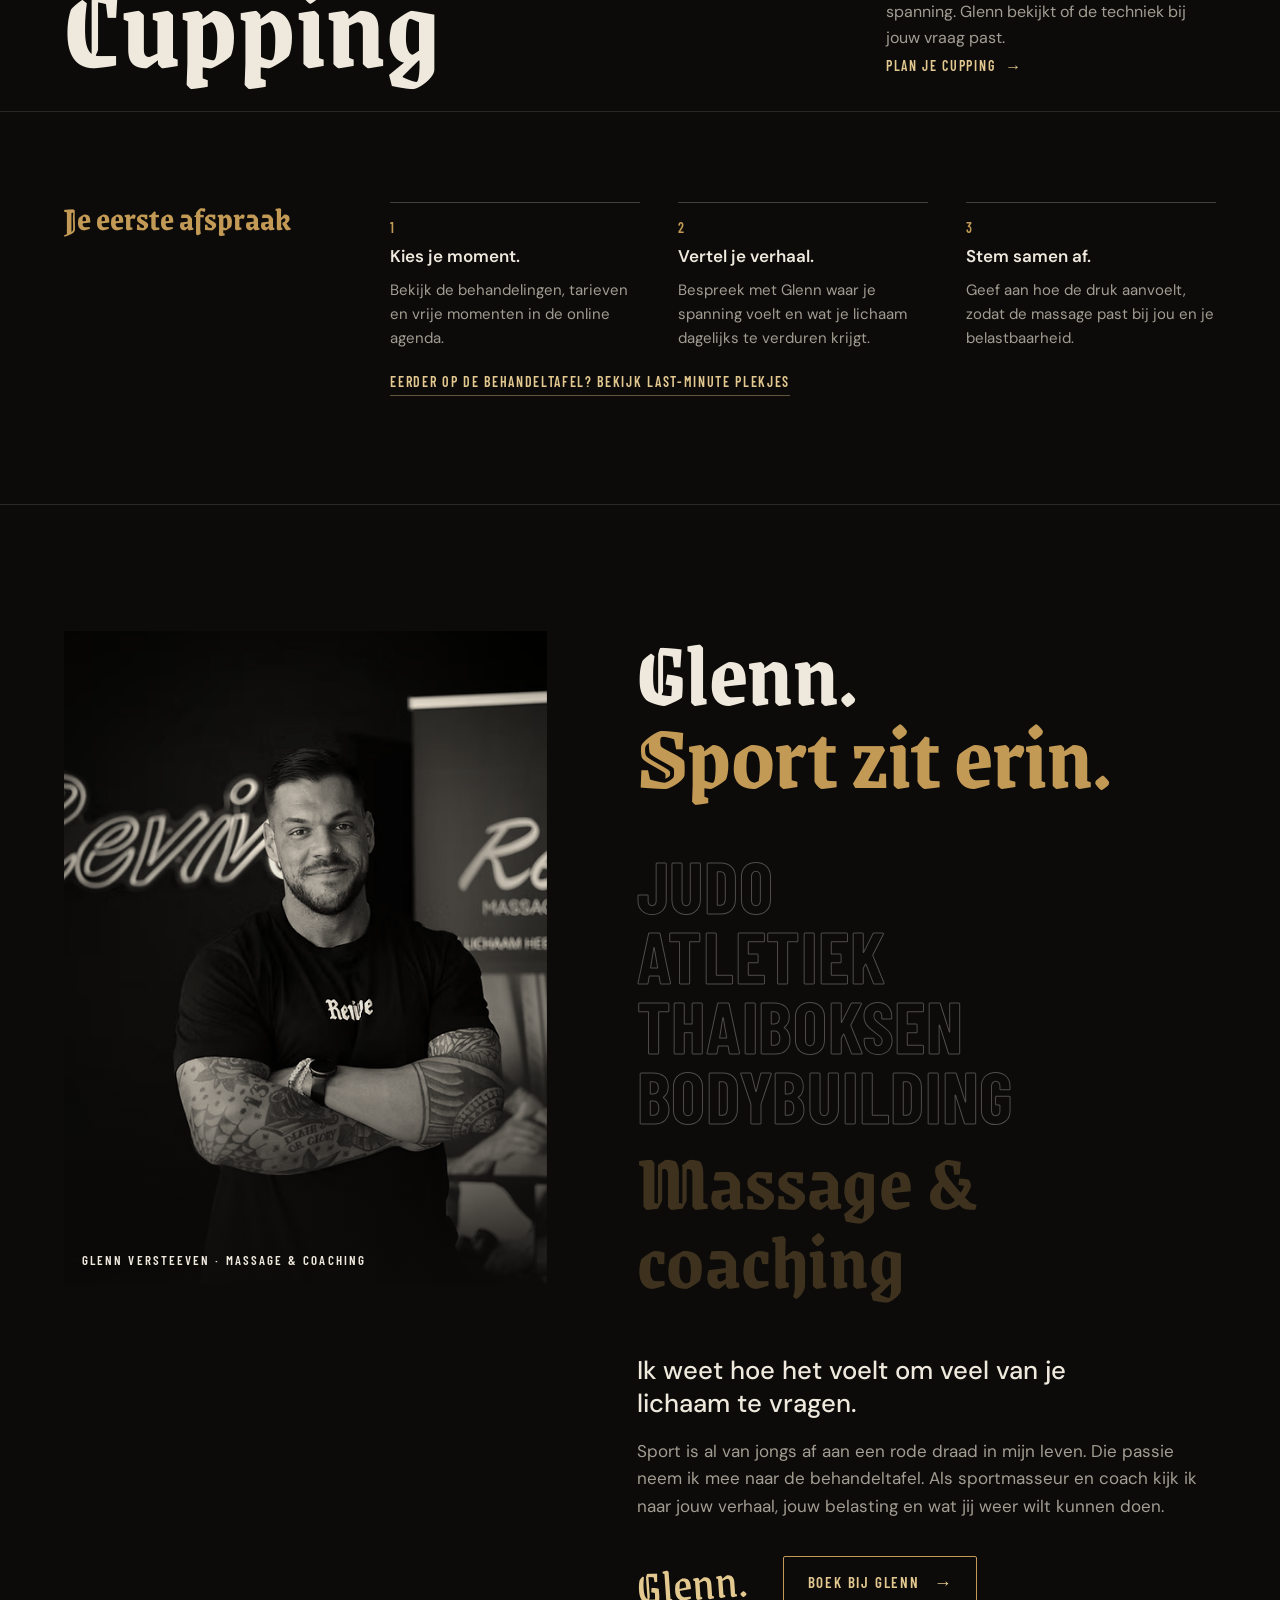
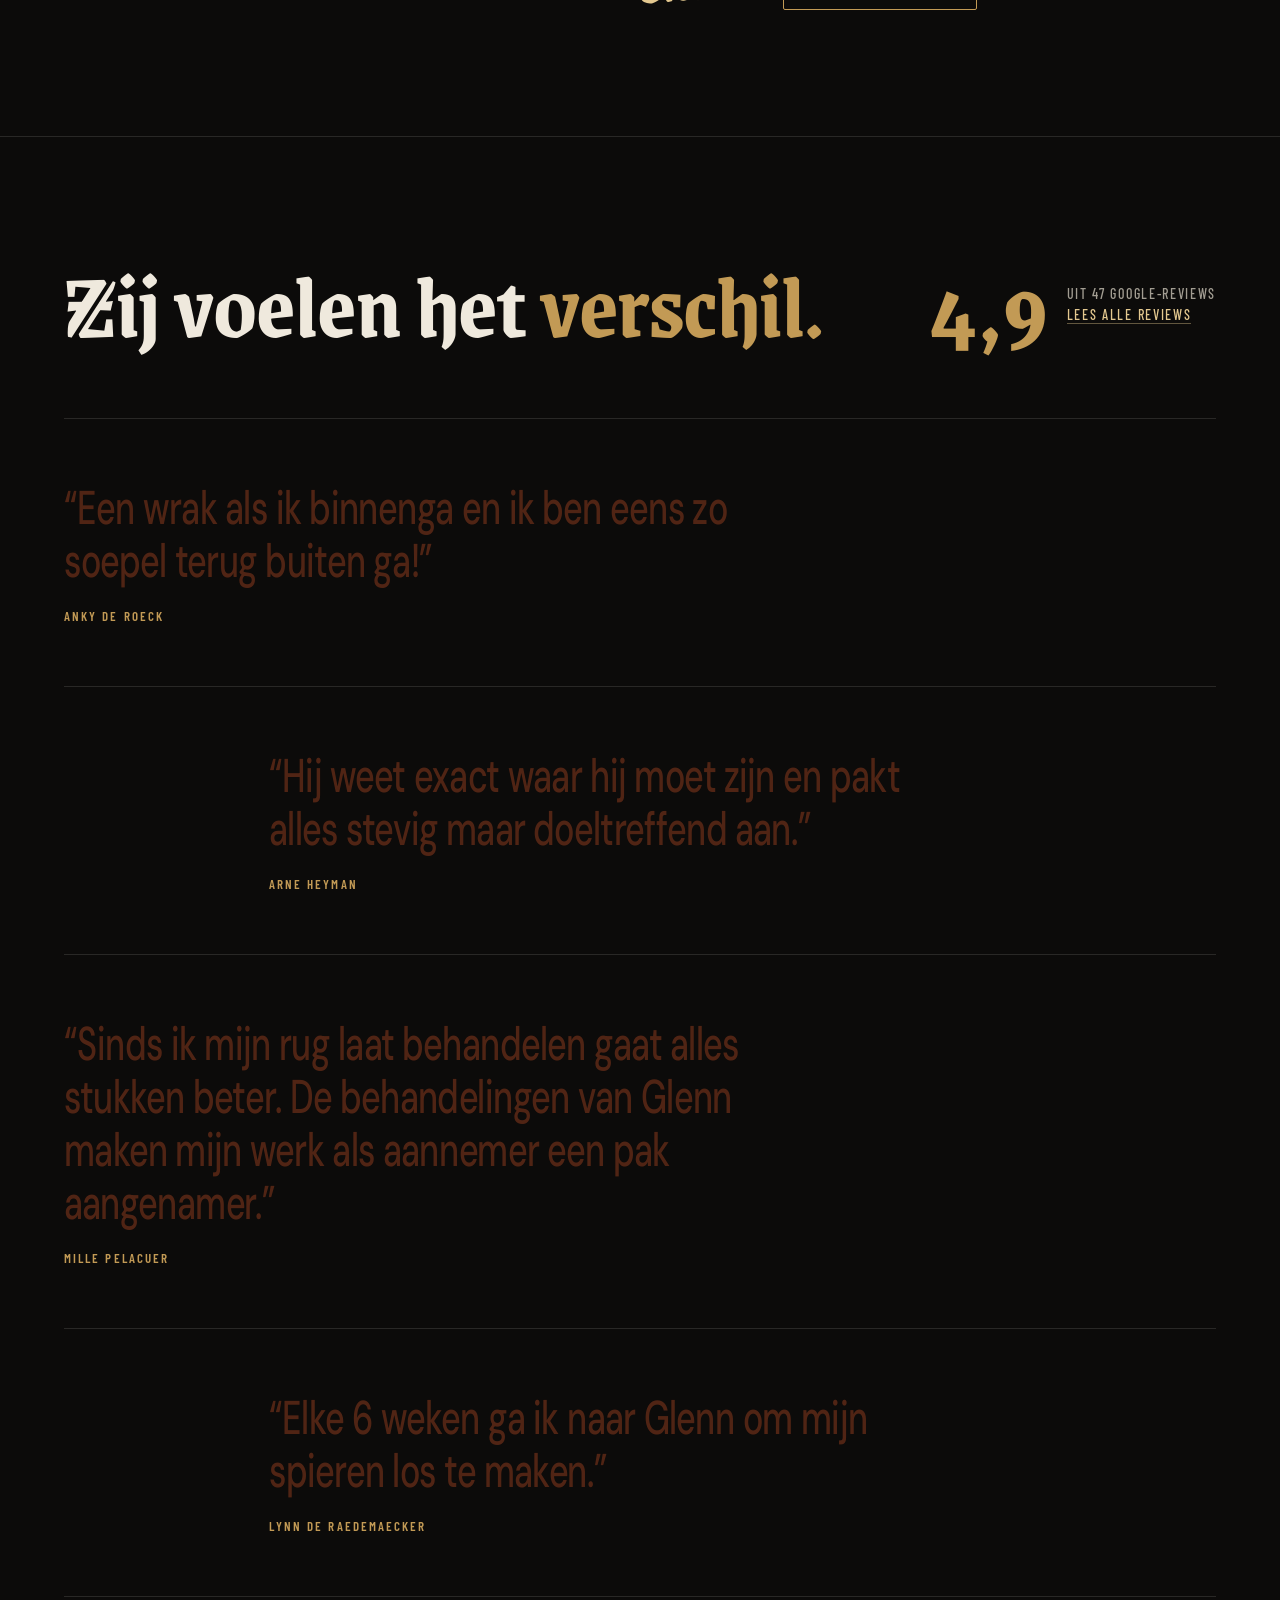
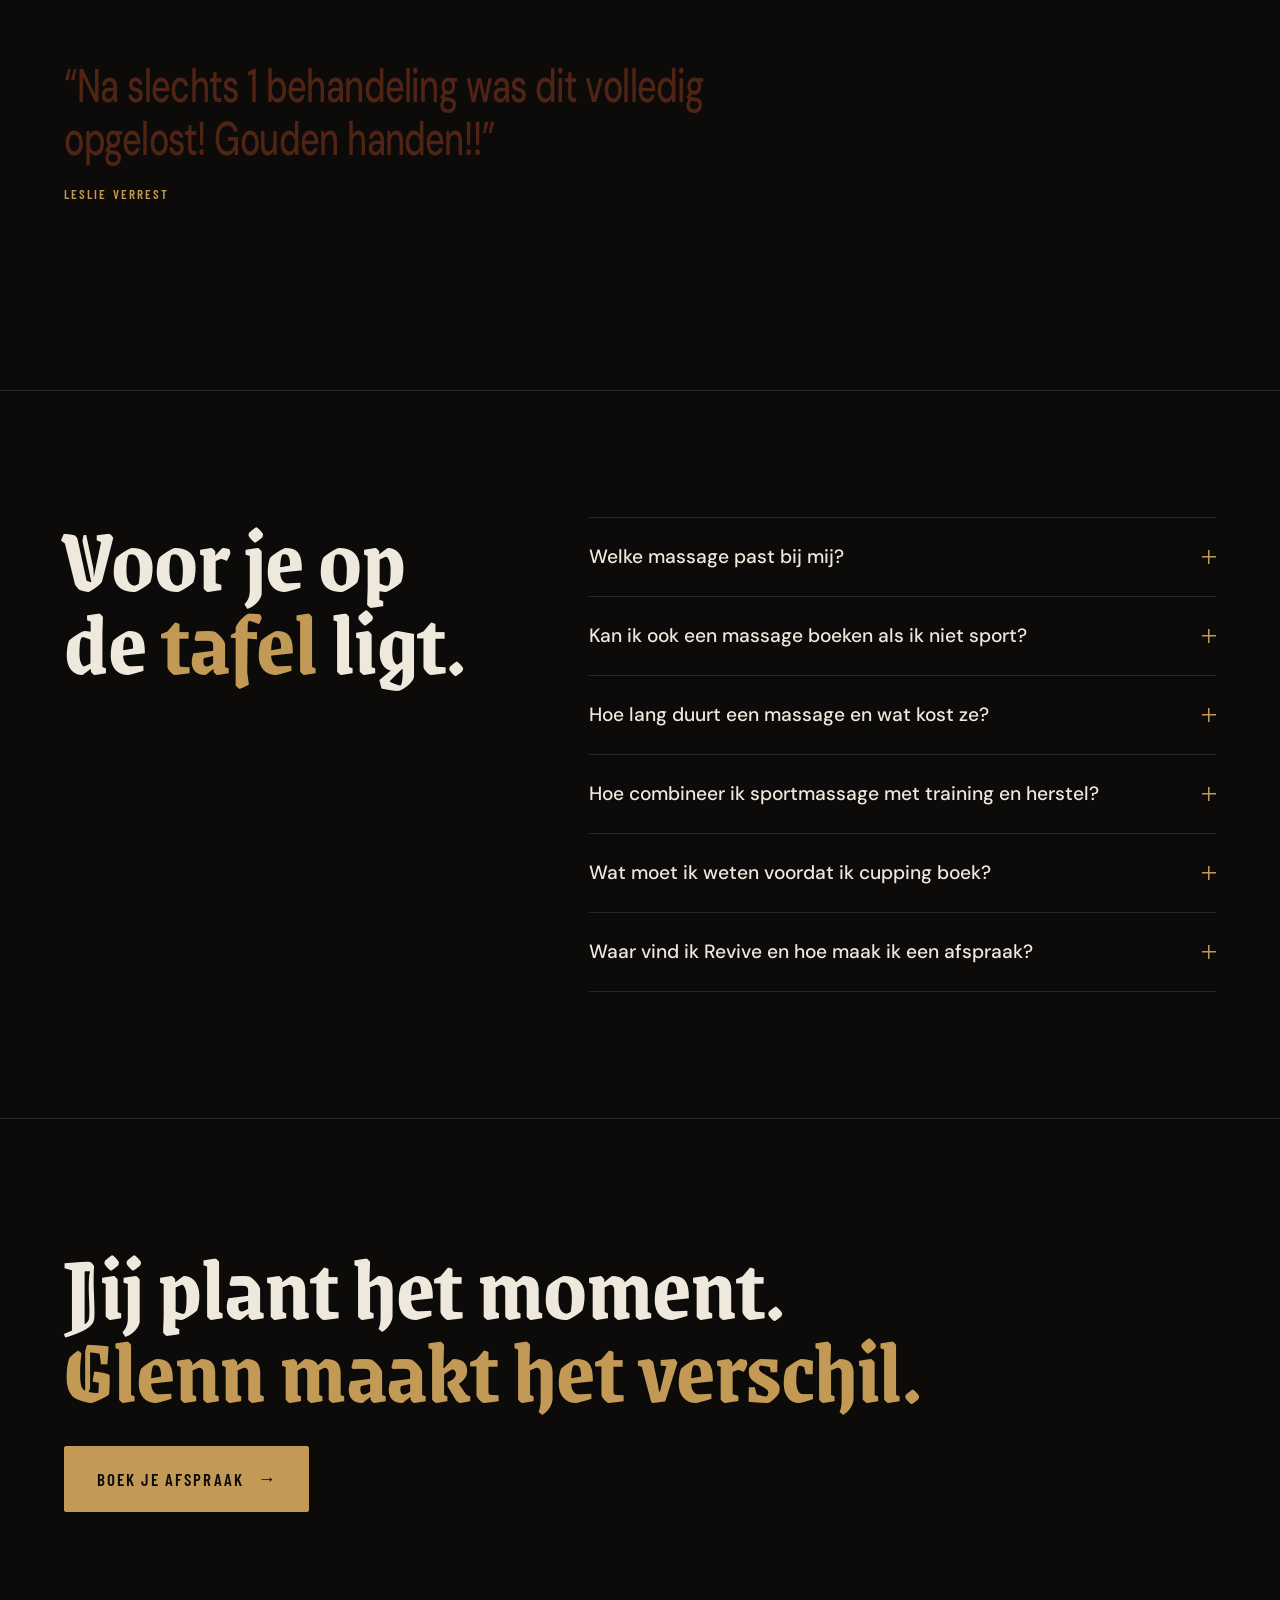
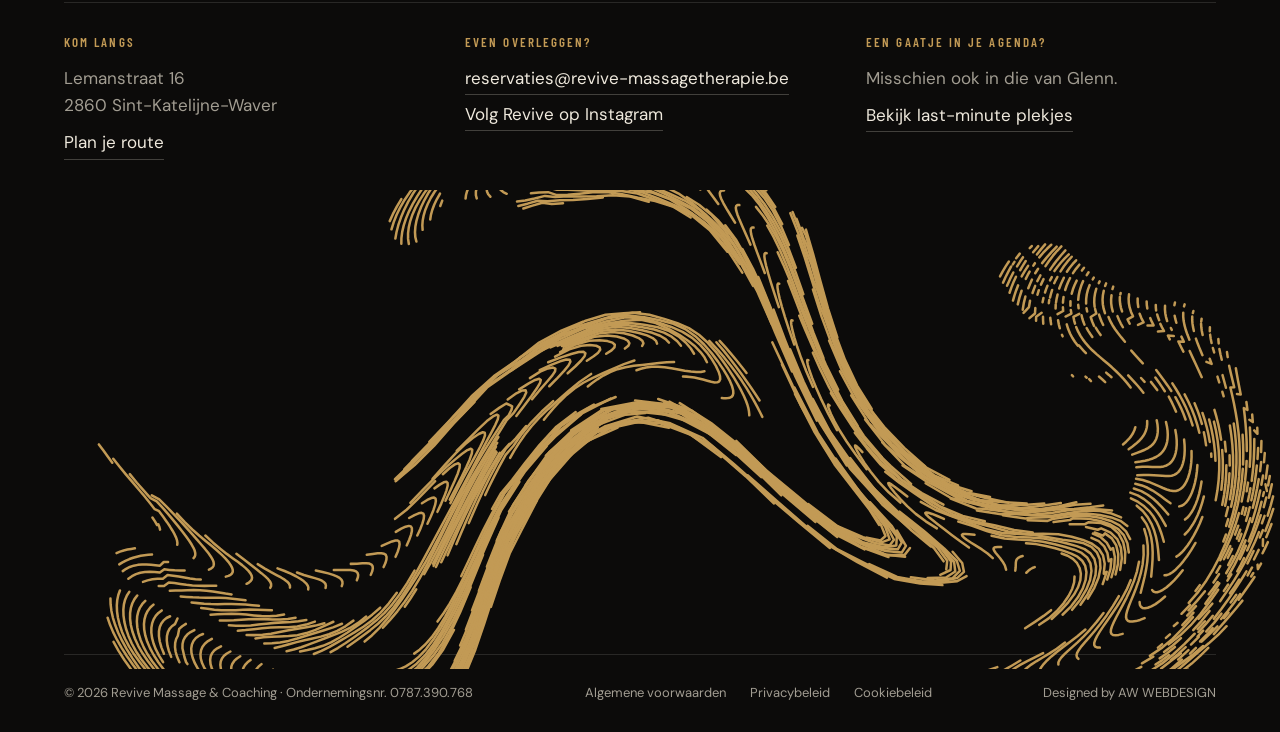
==== commit 88d651e7: "git commit -m "Updated index.html, sig.css, and sig.js with new features and bug fixes."" ====
--- a/index.html
+++ b/index.html
@@ -246,6 +246,6 @@
 <script src="./assets/vendor/gsap.min.js" defer></script>
 <script src="./assets/vendor/ScrollTrigger.min.js" defer></script>
 <script src="./assets/vendor/lenis.min.js" defer></script>
-<script src="./sig.js?v=3" defer></script>
+<script src="./sig.js?v=4" defer></script>
 </body>
 </html>
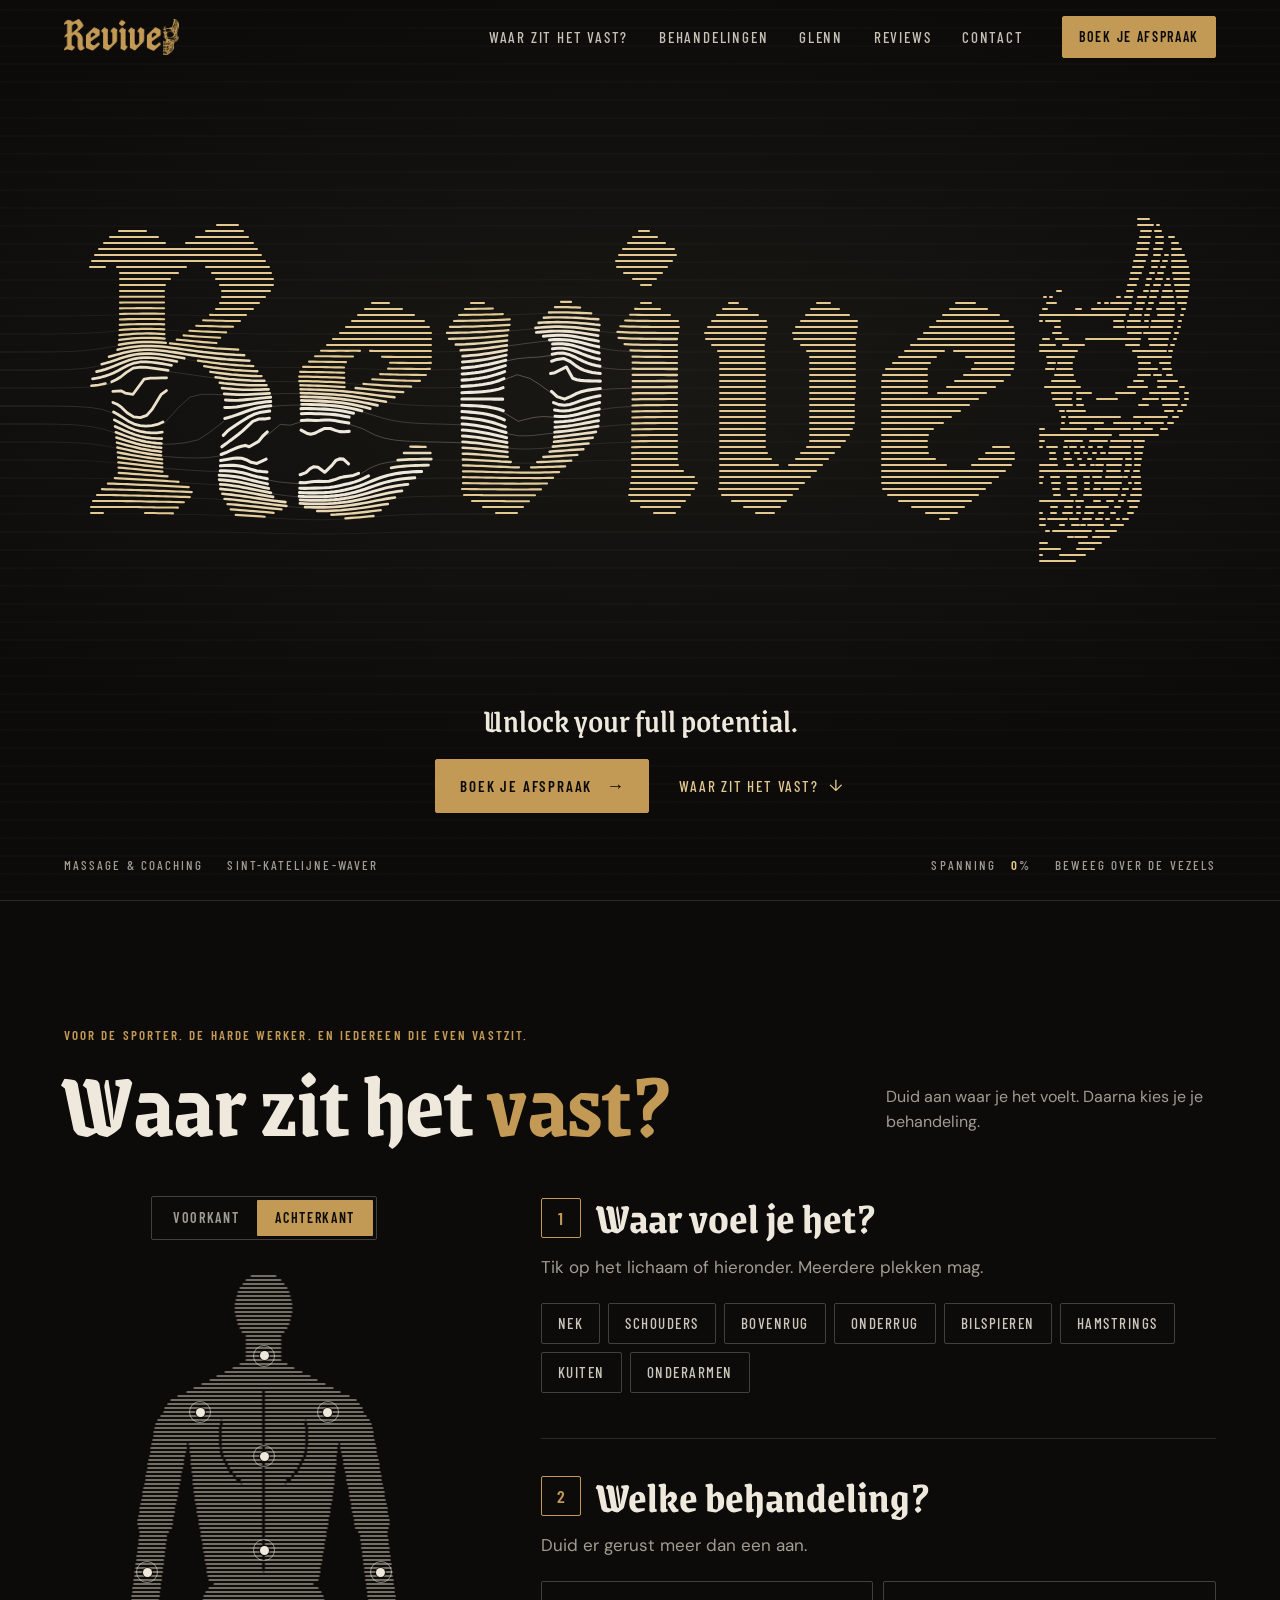
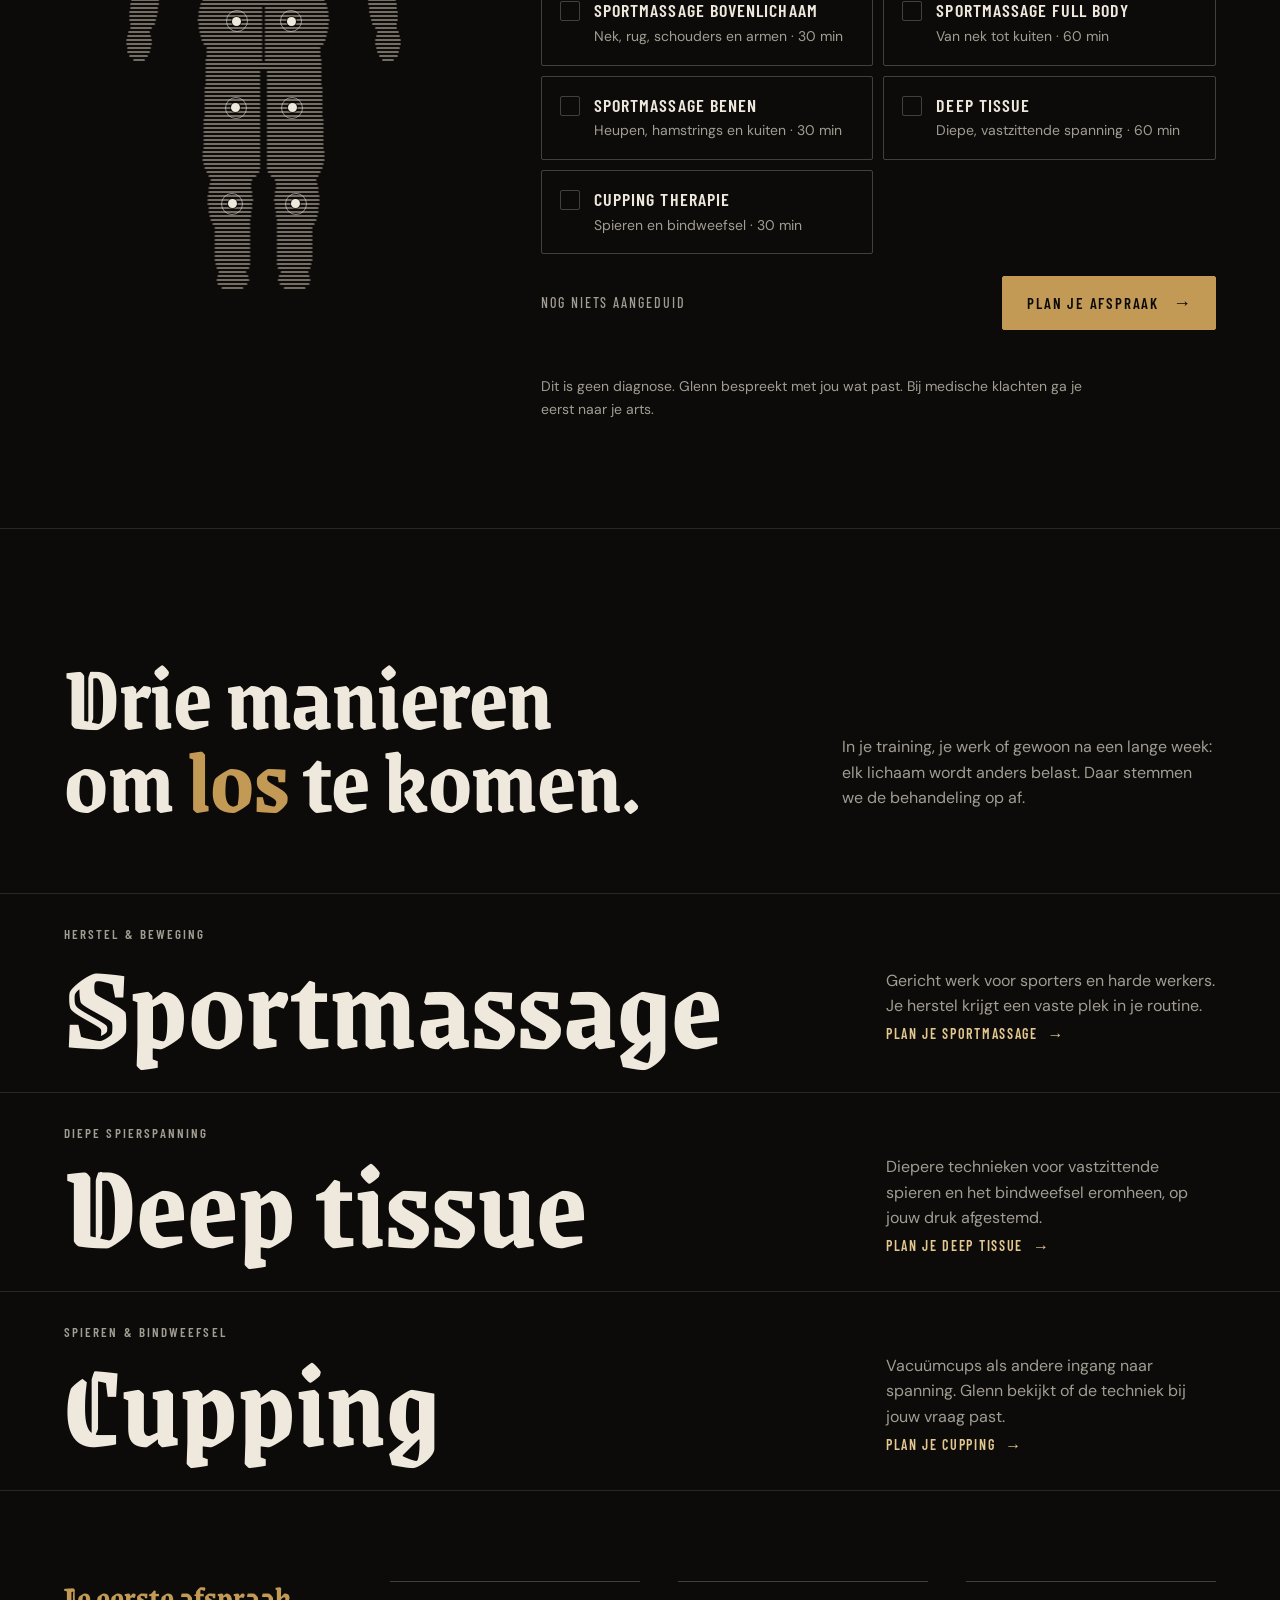
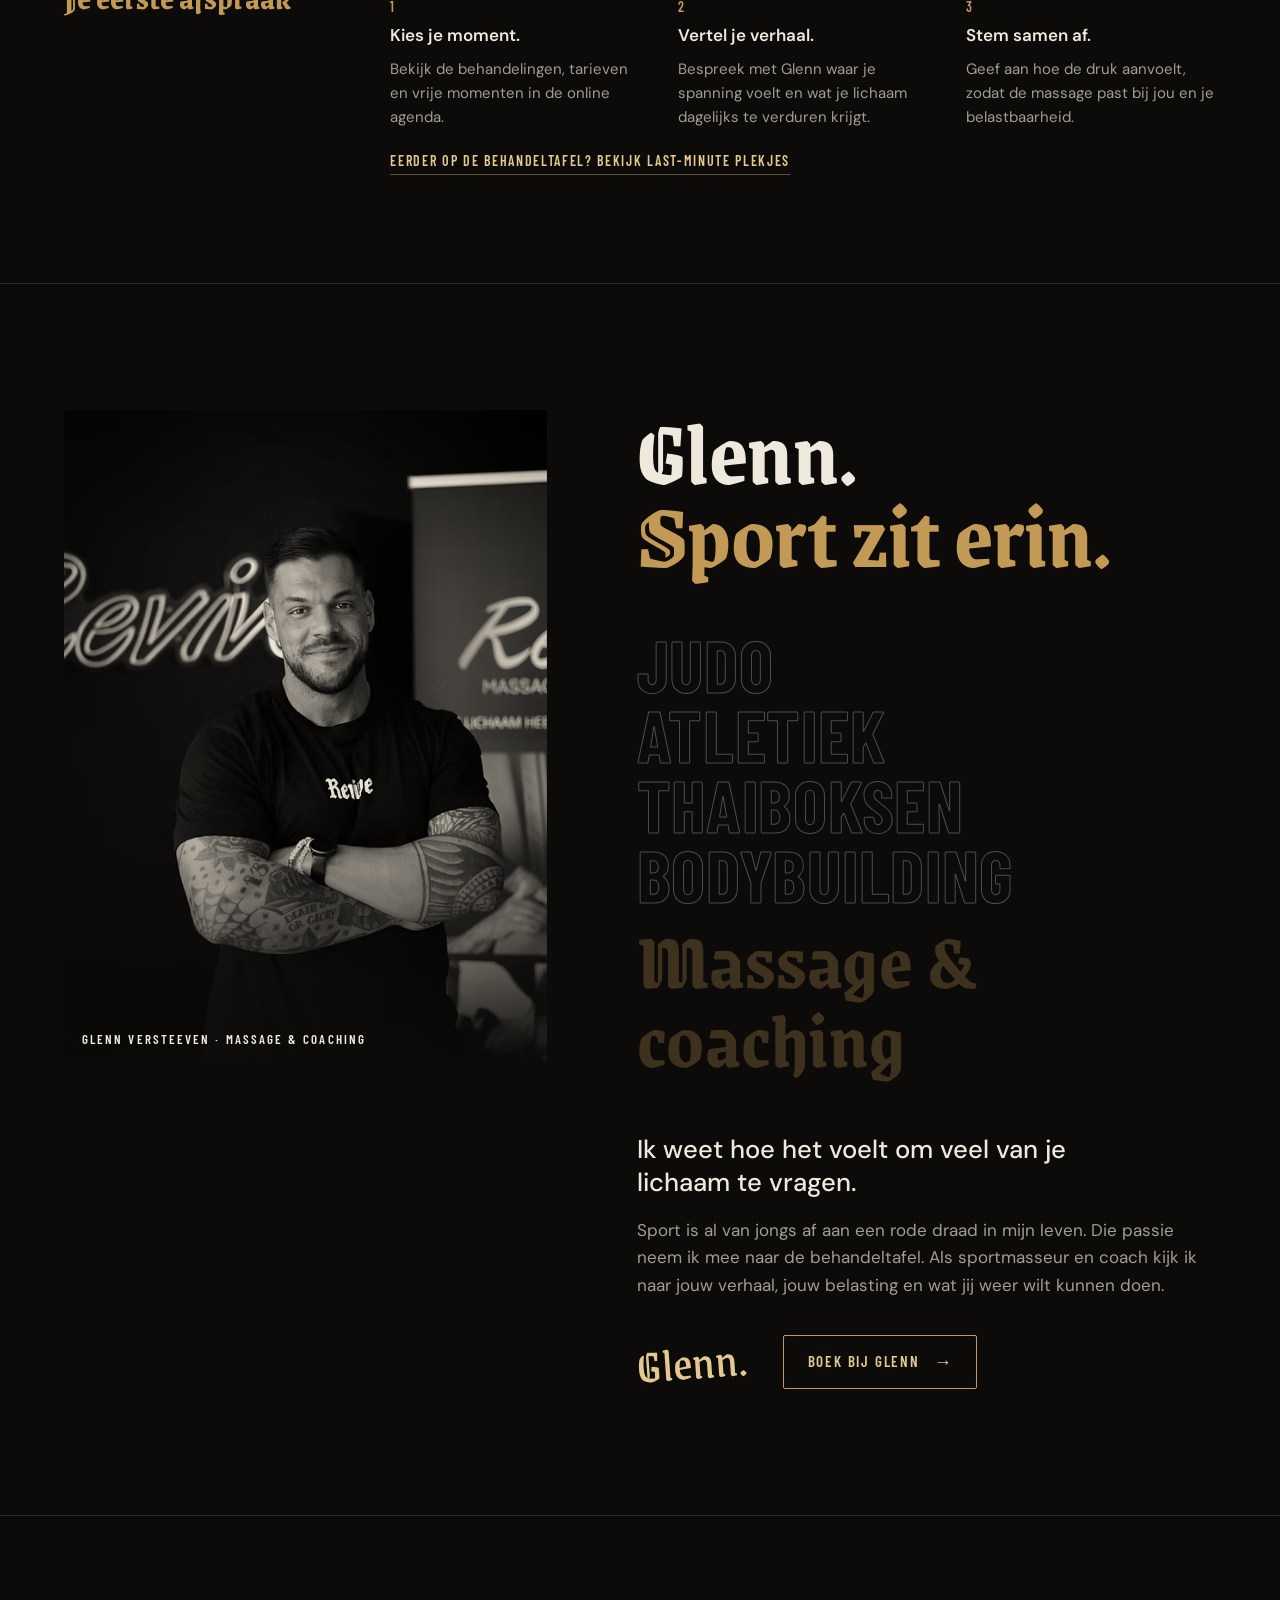
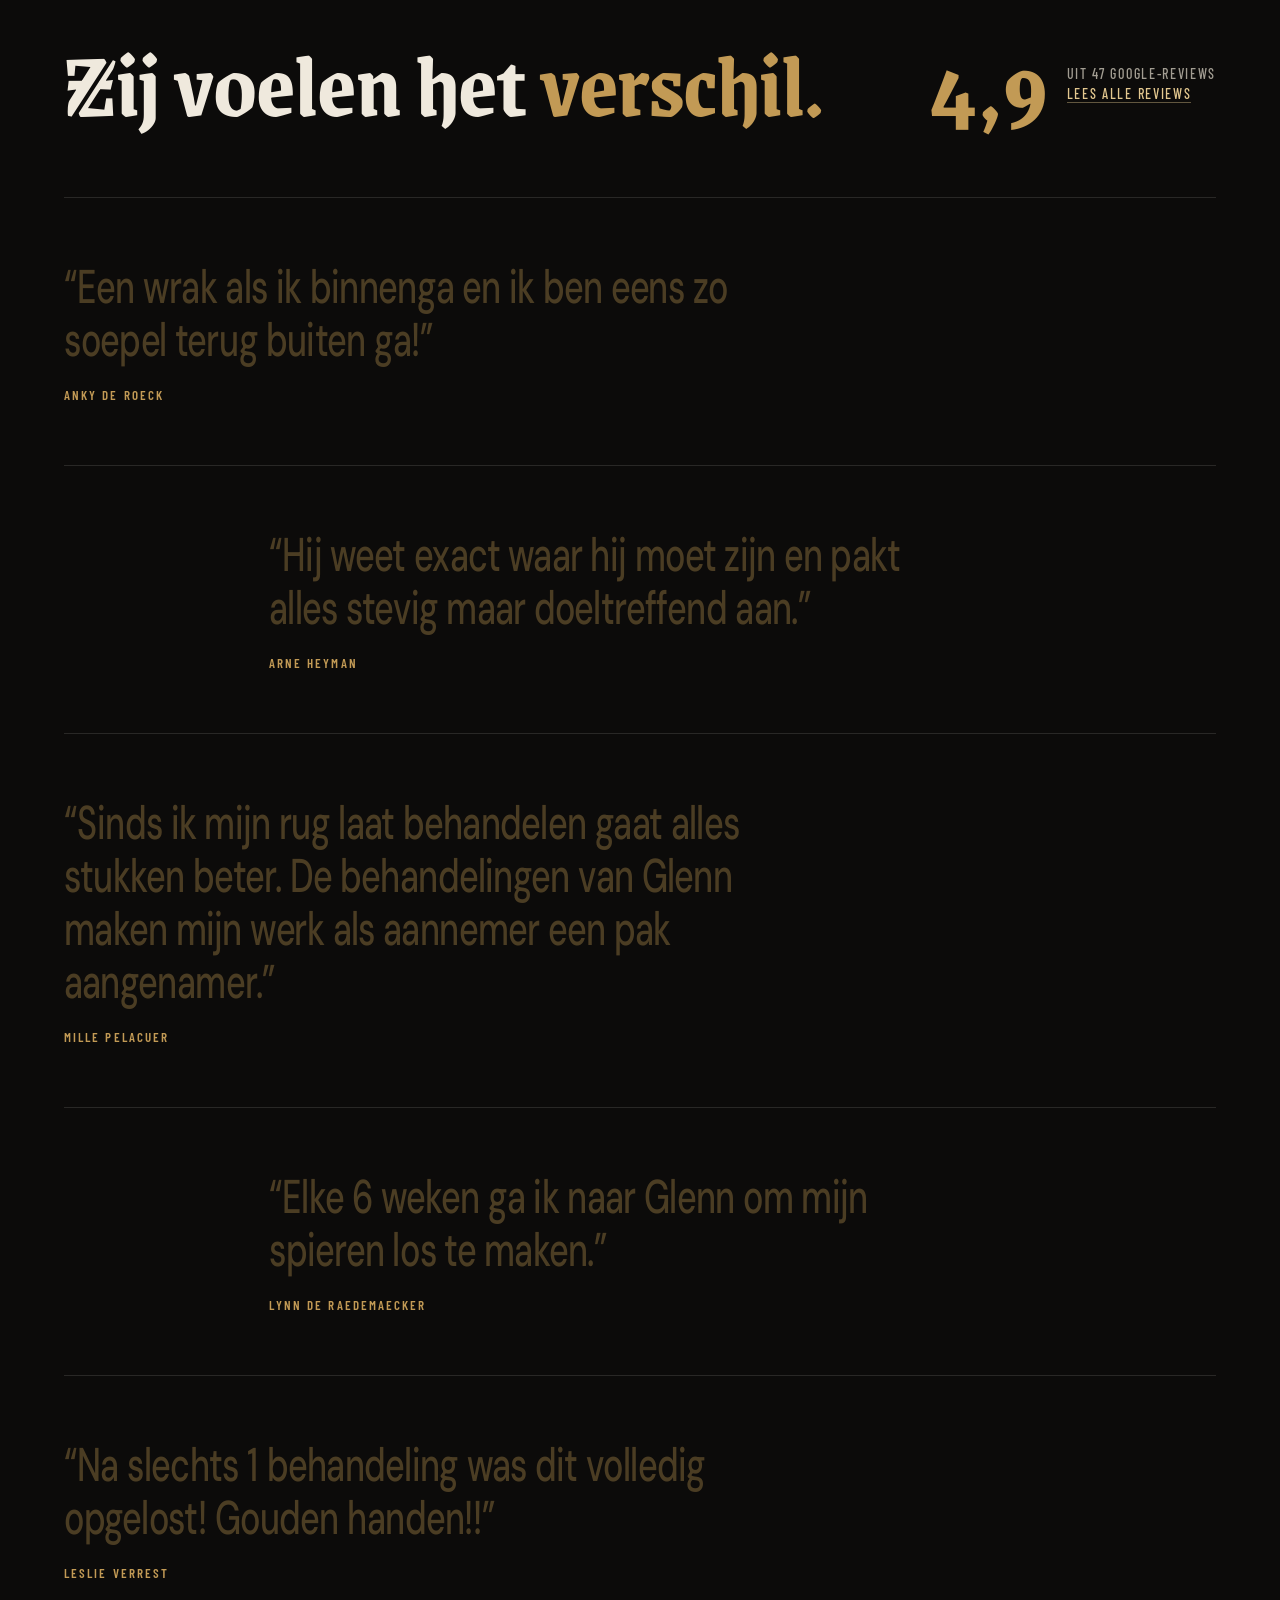
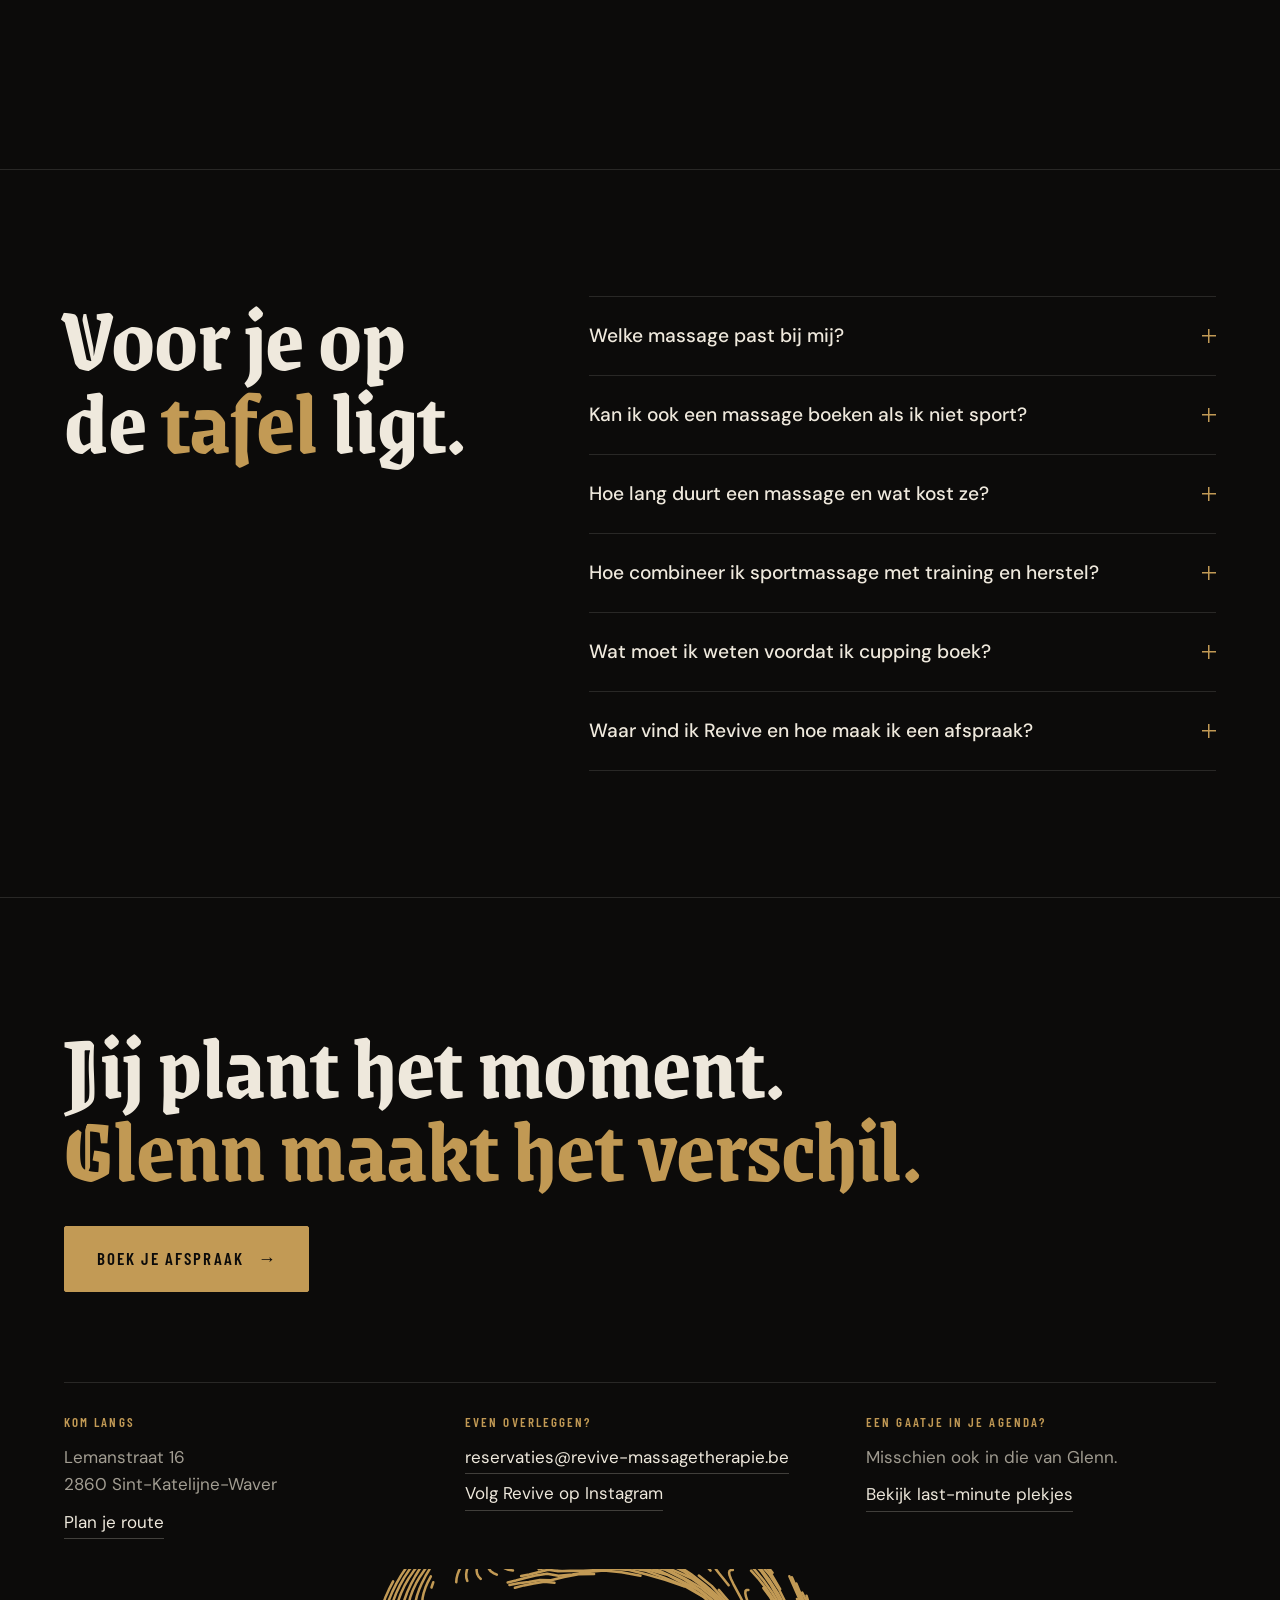
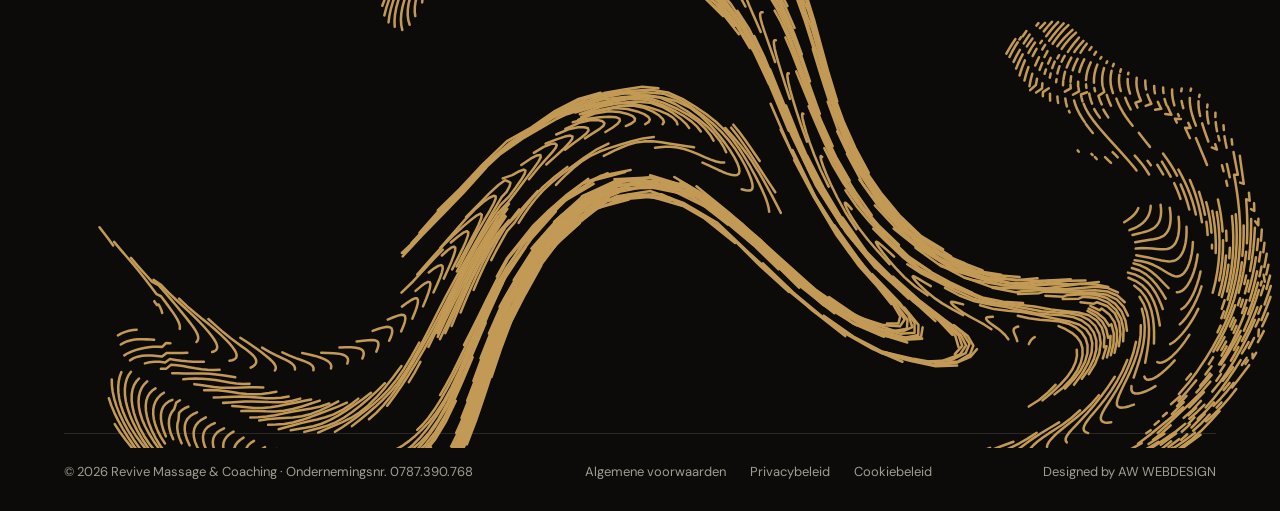
==== commit 4c7a9d02: "git commit -m "Updated index.html, sig.css, and sig.js with new features and bug fixes."" ====
--- a/index.html
+++ b/index.html
@@ -10,7 +10,8 @@
   <link rel="apple-touch-icon" href="./assets/apple-touch-icon.png">
   <link rel="preload" href="./assets/revive-mask.webp" as="image" type="image/webp">
   <link rel="stylesheet" href="./assets/fonts/fonts.css">
-  <link rel="stylesheet" href="./sig.css?v=3">
+  <link rel="stylesheet" href="./sig.css?v=5">
+  <link rel="stylesheet" href="./nav.css?v=2">
   <link rel="canonical" href="https://www.revive-massagetherapie.be/">
   <meta name="referrer" content="strict-origin-when-cross-origin">
   <meta property="og:type" content="website">
@@ -67,58 +68,51 @@
   </div>
 </section>
 
-<!-- 02 · Body map: tap where it's stuck, rub it loose. -->
+<!-- 02 · Body map: tap where it's stuck (front or back), then pick one or more treatments. -->
 <section class="map" id="vast" aria-labelledby="map-title">
   <div class="wrap map-grid">
     <header class="map-head">
       <p class="kicker">Voor de sporter. De harde werker. En iedereen die even vastzit.</p>
       <h2 id="map-title" class="h-big">Waar zit het <em>vast?</em></h2>
-      <p class="lede">Tik op de plek waar je het voelt. Dan zie je welke behandeling vaak past.</p>
+      <p class="lede">Duid aan waar je het voelt. Daarna kies je je behandeling.</p>
     </header>
 
     <div class="body-stage">
+      <div class="side-toggle" role="group" aria-label="Kant van het lichaam">
+        <button type="button" data-side="front" aria-pressed="false">Voorkant</button>
+        <button type="button" data-side="back" aria-pressed="true">Achterkant</button>
+      </div>
       <div class="body-fig">
         <canvas class="body-fibers" aria-hidden="true"></canvas>
-        <div class="body-dots" role="group" aria-label="Kies een zone"></div>
+        <div class="body-dots" role="group" aria-label="Zones op het lichaam"></div>
       </div>
-      <p class="body-hint" aria-live="polite"><span data-hint>Kies een zone</span></p>
-    </div>
-
-    <div class="zone-panel" aria-live="polite">
-      <div class="zone-empty">
-        <p class="zone-label">Nog niets gekozen</p>
-        <p class="zone-title">Nek, rug, kuiten?</p>
-        <p class="zone-text">Kies een zone op het lichaam of in de lijst. Voel je het op meerdere plekken? Vertel het Glenn bij je afspraak.</p>
+    </div>
+
+    <div class="map-steps">
+      <div class="step">
+        <h3 class="step-title"><span>1</span>Waar voel je het?</h3>
+        <p class="step-sub">Tik op het lichaam of hieronder. Meerdere plekken mag.</p>
+        <ul class="zone-list" aria-label="Zones"></ul>
       </div>
-      <div class="zone-card" hidden>
-        <p class="zone-label" data-z="label"></p>
-        <p class="zone-title" data-z="title"></p>
-        <dl class="zone-dl">
-          <div><dt>Herkenbaar bij</dt><dd data-z="when"></dd></div>
-          <div><dt>Past vaak bij</dt><dd class="zone-chips" data-z="start"></dd></div>
-        </dl>
-        <blockquote class="zone-quote" data-z="quote" hidden></blockquote>
-      </div>
+
+      <fieldset class="pick step" id="kies">
+        <legend class="step-title"><span>2</span>Welke behandeling?</legend>
+        <p class="step-sub">Duid er gerust meer dan een aan.</p>
+        <div class="pick-grid">
+          <label class="pick-opt"><input type="checkbox" name="behandeling" value="bovenlichaam" data-min="30"><span class="pick-name">Sportmassage bovenlichaam</span><span class="pick-meta">Nek, rug, schouders en armen · 30 min</span><span class="pick-tag" hidden></span></label>
+          <label class="pick-opt"><input type="checkbox" name="behandeling" value="fullbody" data-min="60"><span class="pick-name">Sportmassage full body</span><span class="pick-meta">Van nek tot kuiten · 60 min</span><span class="pick-tag" hidden></span></label>
+          <label class="pick-opt"><input type="checkbox" name="behandeling" value="benen" data-min="30"><span class="pick-name">Sportmassage benen</span><span class="pick-meta">Heupen, hamstrings en kuiten · 30 min</span><span class="pick-tag" hidden></span></label>
+          <label class="pick-opt"><input type="checkbox" name="behandeling" value="deep" data-min="60"><span class="pick-name">Deep tissue</span><span class="pick-meta">Diepe, vastzittende spanning · 60 min</span><span class="pick-tag" hidden></span></label>
+          <label class="pick-opt"><input type="checkbox" name="behandeling" value="cupping" data-min="30"><span class="pick-name">Cupping therapie</span><span class="pick-meta">Spieren en bindweefsel · 30 min</span><span class="pick-tag" hidden></span></label>
+        </div>
+        <div class="pick-foot">
+          <p class="pick-sum" aria-live="polite"><span data-pick-sum>Nog niets aangeduid</span></p>
+          <a class="btn" href="https://booking.optios.net/21985/activities">Plan je afspraak</a>
+        </div>
+      </fieldset>
+
       <p class="zone-note">Dit is geen diagnose. Glenn bespreekt met jou wat past. Bij medische klachten ga je eerst naar je arts.</p>
     </div>
-
-    <ul class="zone-list" aria-label="Zones"></ul>
-
-    <fieldset class="pick" id="kies">
-      <legend class="pick-legend">Wat wil je laten doen?</legend>
-      <p class="pick-sub">Duid gerust meer dan een behandeling aan.</p>
-      <div class="pick-grid">
-        <label class="pick-opt"><input type="checkbox" name="behandeling" value="bovenlichaam" data-min="30"><span class="pick-name">Sportmassage bovenlichaam</span><span class="pick-meta">Nek, rug, schouders en armen · 30 min</span><span class="pick-tag" hidden></span></label>
-        <label class="pick-opt"><input type="checkbox" name="behandeling" value="fullbody" data-min="60"><span class="pick-name">Sportmassage full body</span><span class="pick-meta">Van nek tot kuiten · 60 min</span><span class="pick-tag" hidden></span></label>
-        <label class="pick-opt"><input type="checkbox" name="behandeling" value="benen" data-min="30"><span class="pick-name">Sportmassage benen</span><span class="pick-meta">Heupen, hamstrings en kuiten · 30 min</span><span class="pick-tag" hidden></span></label>
-        <label class="pick-opt"><input type="checkbox" name="behandeling" value="deep" data-min="60"><span class="pick-name">Deep tissue</span><span class="pick-meta">Diepe, vastzittende spanning · 60 min</span><span class="pick-tag" hidden></span></label>
-        <label class="pick-opt"><input type="checkbox" name="behandeling" value="cupping" data-min="30"><span class="pick-name">Cupping therapie</span><span class="pick-meta">Spieren en bindweefsel · 30 min</span><span class="pick-tag" hidden></span></label>
-      </div>
-      <div class="pick-foot">
-        <p class="pick-sum" aria-live="polite"><span data-pick-sum>Nog niets aangeduid</span></p>
-        <a class="btn" href="https://booking.optios.net/21985/activities">Plan je afspraak</a>
-      </div>
-    </fieldset>
   </div>
 </section>
 
@@ -246,6 +240,7 @@
 <script src="./assets/vendor/gsap.min.js" defer></script>
 <script src="./assets/vendor/ScrollTrigger.min.js" defer></script>
 <script src="./assets/vendor/lenis.min.js" defer></script>
-<script src="./sig.js?v=4" defer></script>
+<script src="./nav.js?v=1" defer></script>
+<script src="./sig.js?v=8" defer></script>
 </body>
 </html>
--- a/sig.css
+++ b/sig.css
@@ -1,10 +1,10 @@
 /* Revive · signature build
    Concept: vast → los. Everything tight starts knotted and releases.
    Tokens: ink (tattoo black), studio (panel), brass (logo gold), leaf (light gold),
-   bone (the print on Glenn's shirt), smoke (secondary text), heat (tension only). */
+   bone (the print on Glenn's shirt), smoke (secondary text). Accent = brass. */
 :root{
   --ink:#0c0b0a;--studio:#161512;--line:rgba(239,233,221,.13);--line-2:rgba(239,233,221,.24);
-  --brass:#c29a55;--leaf:#e3c88f;--bone:#efe9dd;--smoke:#a29d92;--heat:#d2552a;
+  --brass:#c29a55;--leaf:#e3c88f;--bone:#efe9dd;--smoke:#a29d92;
   --goth:'Grenze Gotisch',Georgia,serif;--cond:'Barlow Condensed','Arial Narrow',sans-serif;--sans:'DM Sans',Arial,sans-serif;
   --gut:clamp(20px,5vw,72px);--ease:cubic-bezier(.22,1,.36,1);
 }
@@ -49,31 +49,7 @@
 .btn-ghost{background:transparent;color:var(--leaf)}
 .btn-ghost:hover{color:var(--ink)}
 
-/* header */
-.top{position:fixed;inset:0 0 auto;z-index:40;display:flex;align-items:center;gap:clamp(16px,3vw,44px);padding:16px var(--gut);transition:background .4s,backdrop-filter .4s,padding .4s}
-.top.solid{background:rgba(12,11,10,.84);-webkit-backdrop-filter:blur(10px);backdrop-filter:blur(10px);padding-block:10px;box-shadow:0 1px 0 var(--line)}
-.top-book{gap:0}
-.top-mark{display:block;width:clamp(96px,9vw,128px)}
-.top-mark .wm{width:100%}
-.top-links{display:flex;gap:clamp(18px,2.4vw,34px);margin-left:auto;font:500 15px/1 var(--cond);letter-spacing:.12em;text-transform:uppercase}
-.top-links a{position:relative;padding:8px 0;color:rgba(239,233,221,.82);transition:color .2s}
-.top-links a::after{content:'';position:absolute;left:0;right:0;bottom:2px;height:1px;background:var(--brass);transform:scaleX(0);transform-origin:right;transition:transform .35s var(--ease)}
-.top-links a:hover{color:var(--bone)}
-.top-links a:hover::after{transform:scaleX(1);transform-origin:left}
-.top-burger{display:none;width:44px;height:44px;position:relative}
-.top-burger i{position:absolute;left:10px;right:10px;height:1.5px;background:var(--bone);transition:transform .35s var(--ease)}
-.top-burger i:first-child{top:17px}.top-burger i:last-child{top:25px}
-.menu-open .top-burger i:first-child{transform:translateY(4px) rotate(45deg)}
-.menu-open .top-burger i:last-child{transform:translateY(-4px) rotate(-45deg)}
-.menu{position:fixed;inset:0;z-index:35;background:var(--ink);display:flex;flex-direction:column;justify-content:space-between;padding:110px var(--gut) 32px;opacity:0;visibility:hidden;transition:opacity .35s,visibility .35s}
-.menu-open .menu{opacity:1;visibility:visible}
-.menu-links{display:flex;flex-direction:column;gap:2px}
-.menu-links a{font:700 clamp(40px,11vw,84px)/1.05 var(--goth);color:var(--bone);transform:translateY(16px);opacity:0;transition:transform .5s var(--ease),opacity .5s,color .2s}
-.menu-open .menu-links a{transform:none;opacity:1}
-.menu-links a:nth-child(2){transition-delay:.04s}.menu-links a:nth-child(3){transition-delay:.08s}.menu-links a:nth-child(4){transition-delay:.12s}.menu-links a:nth-child(5){transition-delay:.16s}
-.menu-links a:hover{color:var(--brass)}
-.menu-foot{display:flex;flex-wrap:wrap;gap:20px;align-items:center;justify-content:space-between;color:var(--smoke);font-size:15px}
-.menu-foot .btn{flex:1 1 100%;justify-content:space-between}
+/* header + menu: see nav.css */
 
 /* 01 hero */
 .hero{position:relative;min-height:100svh;display:grid;grid-template-columns:1fr 1fr;grid-template-rows:1fr auto auto;
@@ -91,63 +67,47 @@
 .hero-meta{position:relative;display:flex;gap:10px 24px;flex-wrap:wrap;font:500 13px/1.2 var(--cond);letter-spacing:.16em;text-transform:uppercase;color:var(--smoke);pointer-events:none}
 .hero-meta-l{grid-area:ml}
 .hero-meta-r{grid-area:mr;justify-content:flex-end}
-.tension b{font-weight:600;color:var(--heat);display:inline-block;min-width:3ch;text-align:right;transition:color .6s}
+.tension b{font-weight:600;color:var(--brass);display:inline-block;min-width:3ch;text-align:right;transition:color .6s}
 .tension.calm b{color:var(--leaf)}
 .hint-touch{display:none}
 @media (pointer:coarse){.hint-touch{display:inline}.hint-fine{display:none}}
 
-/* 02 body map */
+/* 02 body map: 1 · where (front/back, one or more zones)  2 · which treatment(s) */
 .map{padding:clamp(96px,14vh,160px) 0 clamp(80px,12vh,140px);border-top:1px solid var(--line)}
-.map-grid{display:grid;grid-template-columns:minmax(240px,400px) 1fr;grid-template-areas:"head head" "fig panel" "fig list" "fig pick";gap:clamp(28px,4vw,64px) clamp(32px,6vw,110px);align-items:start}
+.map-grid{display:grid;grid-template-columns:minmax(240px,400px) 1fr;grid-template-areas:"head head" "fig steps";gap:clamp(28px,4vw,64px) clamp(32px,6vw,110px);align-items:start}
 .map-head{grid-area:head;display:grid;grid-template-columns:1fr auto;grid-template-areas:"k k" "h l";gap:18px 48px;align-items:end}
 .map-head .kicker{grid-area:k}.map-head .h-big{grid-area:h}.map-head .lede{grid-area:l;max-width:30ch;padding-bottom:10px}
-.body-stage{grid-area:fig;position:sticky;top:96px}
-.body-fig{position:relative;width:min(100%,360px,calc((100svh - 200px) * 240 / 520));margin-inline:auto;aspect-ratio:240/520}
+.body-stage{grid-area:fig;position:sticky;top:96px;display:grid;justify-items:center;gap:22px}
+.side-toggle{display:inline-flex;border:1px solid var(--line-2);border-radius:2px;padding:3px}
+.side-toggle button{font:600 14px/1 var(--cond);letter-spacing:.12em;text-transform:uppercase;padding:11px 18px;color:var(--smoke);border-radius:1px;transition:background .2s,color .2s}
+.side-toggle button:hover{color:var(--bone)}
+.side-toggle button[aria-pressed=true]{background:var(--brass);color:var(--ink)}
+.body-fig{position:relative;width:min(100%,340px,calc((100svh - 260px) * 240 / 520));aspect-ratio:240/520}
 .body-fibers{position:absolute;inset:0;width:100%;height:100%;touch-action:pan-y}
 .body-dots{position:absolute;inset:0}
 .dot{position:absolute;width:30px;height:30px;margin:-15px 0 0 -15px;border-radius:50%;display:grid;place-items:center}
 .dot::before{content:'';width:9px;height:9px;border-radius:50%;background:var(--bone);box-shadow:0 0 0 1px rgba(12,11,10,.6);transition:transform .3s var(--ease),background .3s}
 .dot::after{content:'';position:absolute;inset:4px;border-radius:50%;border:1px solid rgba(239,233,221,.55);animation:ping 2.6s var(--ease) infinite}
 .dot:hover::before{transform:scale(1.4)}
-.dot[aria-pressed=true]::before{background:var(--heat);transform:scale(1.3)}
-.dot[aria-pressed=true]::after{border-color:var(--heat)}
+.dot[aria-pressed=true]::before{background:var(--brass);transform:scale(1.4)}
+.dot[aria-pressed=true]::after{border-color:var(--brass)}
 @keyframes ping{0%{transform:scale(.5);opacity:1}80%,100%{transform:scale(1.6);opacity:0}}
-.body-hint{margin-top:18px;text-align:center;font:500 13px/1.3 var(--cond);letter-spacing:.16em;text-transform:uppercase;color:var(--smoke)}
-.body-hint.loose{color:var(--leaf)}
-.zone-panel{grid-area:panel;min-height:360px;display:flex;flex-direction:column;gap:28px;padding-top:6px}
-.zone-label{font:600 13px/1.2 var(--cond);letter-spacing:.16em;text-transform:uppercase;color:var(--heat)}
-.zone-empty .zone-label{color:var(--smoke)}
-.zone-label.loose{color:var(--leaf)}
-.dot.loose::before{background:var(--leaf)}.dot.loose::after{border-color:var(--leaf)}
-.zone-title{font:700 clamp(44px,5.2vw,84px)/.95 var(--goth);margin-top:10px}
-.zone-text{color:var(--smoke);max-width:46ch;margin-top:18px}
-.zone-dl{display:grid;grid-template-columns:1fr 1fr;gap:24px 40px;margin:28px 0 30px;padding-top:24px;border-top:1px solid var(--line)}
-.zone-dl dt{font:600 12px/1.2 var(--cond);letter-spacing:.16em;text-transform:uppercase;color:var(--smoke);margin-bottom:10px}
-.zone-dl dd{font-size:17px;line-height:1.5}
-.zone-chips{display:flex;flex-wrap:wrap;gap:8px}
-.zone-chips button{font:600 14px/1 var(--cond);letter-spacing:.1em;text-transform:uppercase;color:var(--leaf);border:1px solid rgba(194,154,85,.5);padding:9px 12px;border-radius:2px;transition:background .2s,color .2s}
-.zone-chips button::before{content:'+ '}
-.zone-chips button[aria-pressed=true]{background:var(--brass);color:var(--ink)}
-.zone-chips button[aria-pressed=true]::before{content:'¹3  '}
-@media (hover:hover){.zone-chips button:hover{border-color:var(--leaf);color:var(--bone)}.zone-chips button[aria-pressed=true]:hover{color:var(--ink)}}
-.zone-quote{border-left:2px solid var(--brass);padding:4px 0 4px 18px;margin-bottom:30px;color:var(--bone);font-size:17px;max-width:52ch}
-.zone-quote cite{display:block;margin-top:8px;font:500 13px/1 var(--cond);letter-spacing:.14em;text-transform:uppercase;color:var(--smoke);font-style:normal}
-.zone-card.enter > *{animation:zIn .6s var(--ease) both}
-.zone-card.enter > *:nth-child(2){animation-delay:.05s}.zone-card.enter > *:nth-child(3){animation-delay:.1s}.zone-card.enter > *:nth-child(4){animation-delay:.15s}.zone-card.enter > *:nth-child(5){animation-delay:.2s}
-@keyframes zIn{from{opacity:0;transform:translateY(14px)}}
-.zone-note{font-size:14px;color:var(--smoke);max-width:56ch;margin-top:auto}
-.zone-list{grid-area:list;display:flex;flex-wrap:wrap;gap:8px}
+
+.map-steps{grid-area:steps;display:grid;gap:clamp(36px,5vh,56px);min-width:0}
+.step{border:0;margin:0;padding:0;min-width:0}
+.step-title{float:left;width:100%;padding:0;display:flex;align-items:center;gap:16px;font:700 clamp(32px,3.4vw,52px)/1 var(--goth);color:var(--bone)}
+.step-title span{flex:none;display:grid;place-items:center;width:40px;height:40px;border:1px solid var(--brass);border-radius:2px;font:600 18px/1 var(--cond);color:var(--brass)}
+.step-title + *{clear:both}
+.step-sub{color:var(--smoke);padding-top:14px}
+.zone-list{display:flex;flex-wrap:wrap;gap:8px;margin-top:22px}
 .zone-list button{font:500 15px/1 var(--cond);letter-spacing:.1em;text-transform:uppercase;padding:12px 16px;border:1px solid var(--line-2);border-radius:2px;color:rgba(239,233,221,.85);transition:border-color .2s,background .2s,color .2s}
 .zone-list button:hover{border-color:var(--bone);color:var(--bone)}
-.zone-list button[aria-pressed=true]{background:var(--heat);border-color:var(--heat);color:var(--ink)}
-.zone-list button.loose{background:var(--brass);border-color:var(--brass);color:var(--ink)}
+.zone-list button[aria-pressed=true]{background:var(--brass);border-color:var(--brass);color:var(--ink)}
+.zone-note{font-size:14px;color:var(--smoke);max-width:56ch}
 
 /* treatment picker (multi-select) */
-.pick{grid-area:pick;border:0;margin:0;padding:clamp(28px,4vh,40px) 0 0;min-width:0;border-top:1px solid var(--line)}
-.pick-legend{float:left;width:100%;font:700 clamp(32px,3.4vw,52px)/1 var(--goth);color:var(--bone);padding:0}
-.pick-legend + *{clear:both}
-.pick-sub{color:var(--smoke);padding-top:12px}
-.pick-grid{display:grid;grid-template-columns:repeat(auto-fill,minmax(230px,1fr));gap:10px;margin-top:24px}
+.pick{padding-top:clamp(32px,4vh,44px);border-top:1px solid var(--line)}
+.pick-grid{display:grid;grid-template-columns:repeat(auto-fill,minmax(230px,1fr));gap:10px;margin-top:22px}
 .pick-opt{position:relative;display:grid;gap:6px;align-content:start;padding:18px 18px 18px 52px;border:1px solid var(--line-2);border-radius:2px;cursor:pointer;transition:border-color .2s,background .2s}
 .pick-opt input{position:absolute;opacity:0;width:1px;height:1px}
 .pick-opt::before{content:'';position:absolute;left:18px;top:19px;width:18px;height:18px;border:1px solid var(--line-2);border-radius:2px;transition:background .2s,border-color .2s}
@@ -159,9 +119,9 @@
 .pick-opt:has(input:focus-visible){outline:2px solid var(--leaf);outline-offset:3px}
 .pick-name{font:600 18px/1.15 var(--cond);letter-spacing:.06em;text-transform:uppercase;color:var(--bone)}
 .pick-meta{font-size:14px;line-height:1.4;color:var(--smoke)}
-.pick-tag{justify-self:start;margin-top:4px;font:600 11px/1 var(--cond);letter-spacing:.14em;text-transform:uppercase;color:var(--heat);border:1px solid rgba(210,85,42,.55);padding:5px 7px;border-radius:2px}
+.pick-tag{justify-self:start;margin-top:4px;font:600 11px/1.3 var(--cond);letter-spacing:.14em;text-transform:uppercase;color:var(--leaf);border:1px solid rgba(194,154,85,.6);padding:4px 7px;border-radius:2px}
 .pick-foot{display:flex;flex-wrap:wrap;align-items:center;justify-content:space-between;gap:16px 24px;margin-top:22px}
-.pick-sum{font:500 14px/1.3 var(--cond);letter-spacing:.14em;text-transform:uppercase;color:var(--smoke)}
+.pick-sum{font:500 14px/1.4 var(--cond);letter-spacing:.14em;text-transform:uppercase;color:var(--smoke);max-width:46ch}
 .pick.has .pick-sum{color:var(--leaf)}
 
 /* 03 treatments */
@@ -259,17 +219,11 @@
 .foot-legal a:hover{color:var(--leaf)}
 
 /* responsive */
-@media (max-width:1080px){
-  .top-links{display:none}
-  .top-burger{display:block}
-  .top-book{margin-left:auto}
-}
 @media (max-width:900px){
   .body-fig{width:min(100%,300px)}
-  .map-grid{grid-template-columns:1fr;grid-template-areas:"head" "fig" "list" "panel" "pick"}
+  .map-grid{grid-template-columns:1fr;grid-template-areas:"head" "fig" "steps"}
   .map-head{grid-template-columns:1fr;grid-template-areas:"k" "h" "l"}
   .body-stage{position:relative;top:0}
-  .zone-panel{min-height:0}
   .treat > .wrap:first-child{grid-template-columns:1fr}
   .first{grid-template-columns:1fr}
   .first-steps{grid-template-columns:1fr}
@@ -293,7 +247,6 @@
   .hero-meta{justify-content:center!important;font-size:12px}
   .hero-cta .btn{width:100%;justify-content:space-between}
   .hero-foot{gap:18px;padding-bottom:12svh}
-  .zone-dl{grid-template-columns:1fr}
   .quotes li:nth-child(even){padding-left:0}
   .foot-call .btn{width:100%;justify-content:space-between}
   .cup{display:none}
--- a/nav.css
+++ b/nav.css
@@ -0,0 +1,65 @@
+/* Revive · shared navbar + menu (homepage and legal pages).
+   Self-contained and scoped to .top/.menu, so it sits safely next to the legal pages' older style.css. */
+.top,.menu{
+  --ink:#0c0b0a;--line:rgba(239,233,221,.13);--brass:#c29a55;--leaf:#e3c88f;--bone:#efe9dd;--smoke:#a29d92;
+  --goth:'Grenze Gotisch',Georgia,serif;--cond:'Barlow Condensed','Arial Narrow',sans-serif;--sans:'DM Sans',Arial,sans-serif;
+  --gut:clamp(20px,5vw,72px);--ease:cubic-bezier(.22,1,.36,1);
+  box-sizing:border-box;
+}
+.top *,.menu *{box-sizing:border-box}
+.top a,.menu a{color:inherit;text-decoration:none}
+.top button{font:inherit;color:inherit;background:none;border:0;padding:0;margin:0;cursor:pointer}
+
+/* header: solid once you scroll, slides away going down, slides back going up */
+.top{position:fixed;inset:0 0 auto;z-index:40;display:flex;align-items:center;gap:clamp(16px,3vw,44px);padding:16px var(--gut);margin:0;
+  transition:background .4s,backdrop-filter .4s,padding .4s,transform .55s var(--ease),box-shadow .4s}
+.top.solid{background:rgba(12,11,10,.84);-webkit-backdrop-filter:blur(10px);backdrop-filter:blur(10px);padding-block:10px;box-shadow:0 1px 0 var(--line)}
+.top.away{transform:translateY(calc(-100% - 2px));transition:background .4s,backdrop-filter .4s,padding .4s,transform .4s cubic-bezier(.55,0,.75,.35),box-shadow .4s}
+.top:focus-within{transform:none}
+.top-mark{display:block;width:clamp(96px,9vw,128px)}
+.top .wm{display:block;width:100%;aspect-ratio:2162/674;background:var(--brass);
+  -webkit-mask:url(./assets/revive-mask.webp) center/contain no-repeat;mask:url(./assets/revive-mask.webp) center/contain no-repeat}
+.top-links{display:flex;gap:clamp(18px,2.4vw,34px);margin-left:auto;font:500 15px/1 var(--cond);letter-spacing:.12em;text-transform:uppercase}
+.top-links a{position:relative;padding:8px 0;color:rgba(239,233,221,.82);transition:color .2s}
+.top-links a::after{content:'';position:absolute;left:0;right:0;bottom:2px;height:1px;background:var(--brass);transform:scaleX(0);transform-origin:right;transition:transform .35s var(--ease)}
+.top-links a:hover{color:var(--bone)}
+.top-links a:hover::after{transform:scaleX(1);transform-origin:left}
+.top-burger{display:none;width:44px;height:44px;position:relative}
+.top-burger i{position:absolute;left:10px;right:10px;height:1.5px;background:var(--bone);transition:transform .35s var(--ease)}
+.top-burger i:first-child{top:17px}.top-burger i:last-child{top:25px}
+.menu-open .top-burger i:first-child{transform:translateY(4px) rotate(45deg)}
+.menu-open .top-burger i:last-child{transform:translateY(-4px) rotate(-45deg)}
+.menu-open .top{transform:none}
+
+/* buttons inside the navbar and menu */
+.top .btn,.menu .btn{position:relative;isolation:isolate;overflow:hidden;display:inline-flex;align-items:center;gap:14px;min-height:54px;padding:0 24px;margin:0;
+  background:var(--brass);color:var(--ink);border:1px solid var(--brass);border-radius:2px;box-shadow:none;
+  font:600 15px/1 var(--cond);letter-spacing:.12em;text-transform:uppercase;white-space:nowrap;transition:transform .16s var(--ease)}
+.top .btn::before,.menu .btn::before{content:'';position:absolute;inset:0;z-index:-1;background:var(--bone);transform:scaleX(0);transform-origin:left;transition:transform .45s var(--ease)}
+.top .btn:hover::before,.top .btn:active::before,.menu .btn:hover::before,.menu .btn:active::before{transform:scaleX(1)}
+.top .btn:active,.menu .btn:active{transform:scale(.97)}
+.menu .btn::after{content:'→';font:400 18px/1 var(--sans);letter-spacing:0;transition:transform .3s var(--ease)}
+.menu .btn:hover::after{transform:translateX(4px)}
+.top .btn-sm{min-height:42px;padding:0 16px;font-size:14px;gap:0}
+
+/* full-screen menu (phones and tablets) */
+.menu{position:fixed;inset:0;z-index:35;margin:0;background:var(--ink);display:flex;flex-direction:column;justify-content:space-between;padding:110px var(--gut) 32px;opacity:0;visibility:hidden;transition:opacity .35s,visibility .35s}
+.menu-open .menu{opacity:1;visibility:visible}
+.menu-links{display:flex;flex-direction:column;gap:2px}
+.menu-links a{font:700 clamp(40px,11vw,84px)/1.05 var(--goth);color:var(--bone);transform:translateY(16px);opacity:0;transition:transform .5s var(--ease),opacity .5s,color .2s}
+.menu-open .menu-links a{transform:none;opacity:1}
+.menu-links a:nth-child(2){transition-delay:.04s}.menu-links a:nth-child(3){transition-delay:.08s}.menu-links a:nth-child(4){transition-delay:.12s}.menu-links a:nth-child(5){transition-delay:.16s}
+.menu-links a:hover{color:var(--brass)}
+.menu-foot{display:flex;flex-wrap:wrap;gap:20px;align-items:center;justify-content:space-between;color:var(--smoke);font:400 15px/1.6 var(--sans)}
+.menu-foot p{margin:0}
+.menu-foot .btn{flex:1 1 100%;justify-content:space-between}
+.menu-open,.menu-open body{overflow:hidden}
+
+@media (max-width:1080px){
+  .top-links{display:none}
+  .top-burger{display:block}
+  .top .top-book{margin-left:auto}
+}
+@media (max-width:640px){
+  .top .hide-sm{display:none}
+}
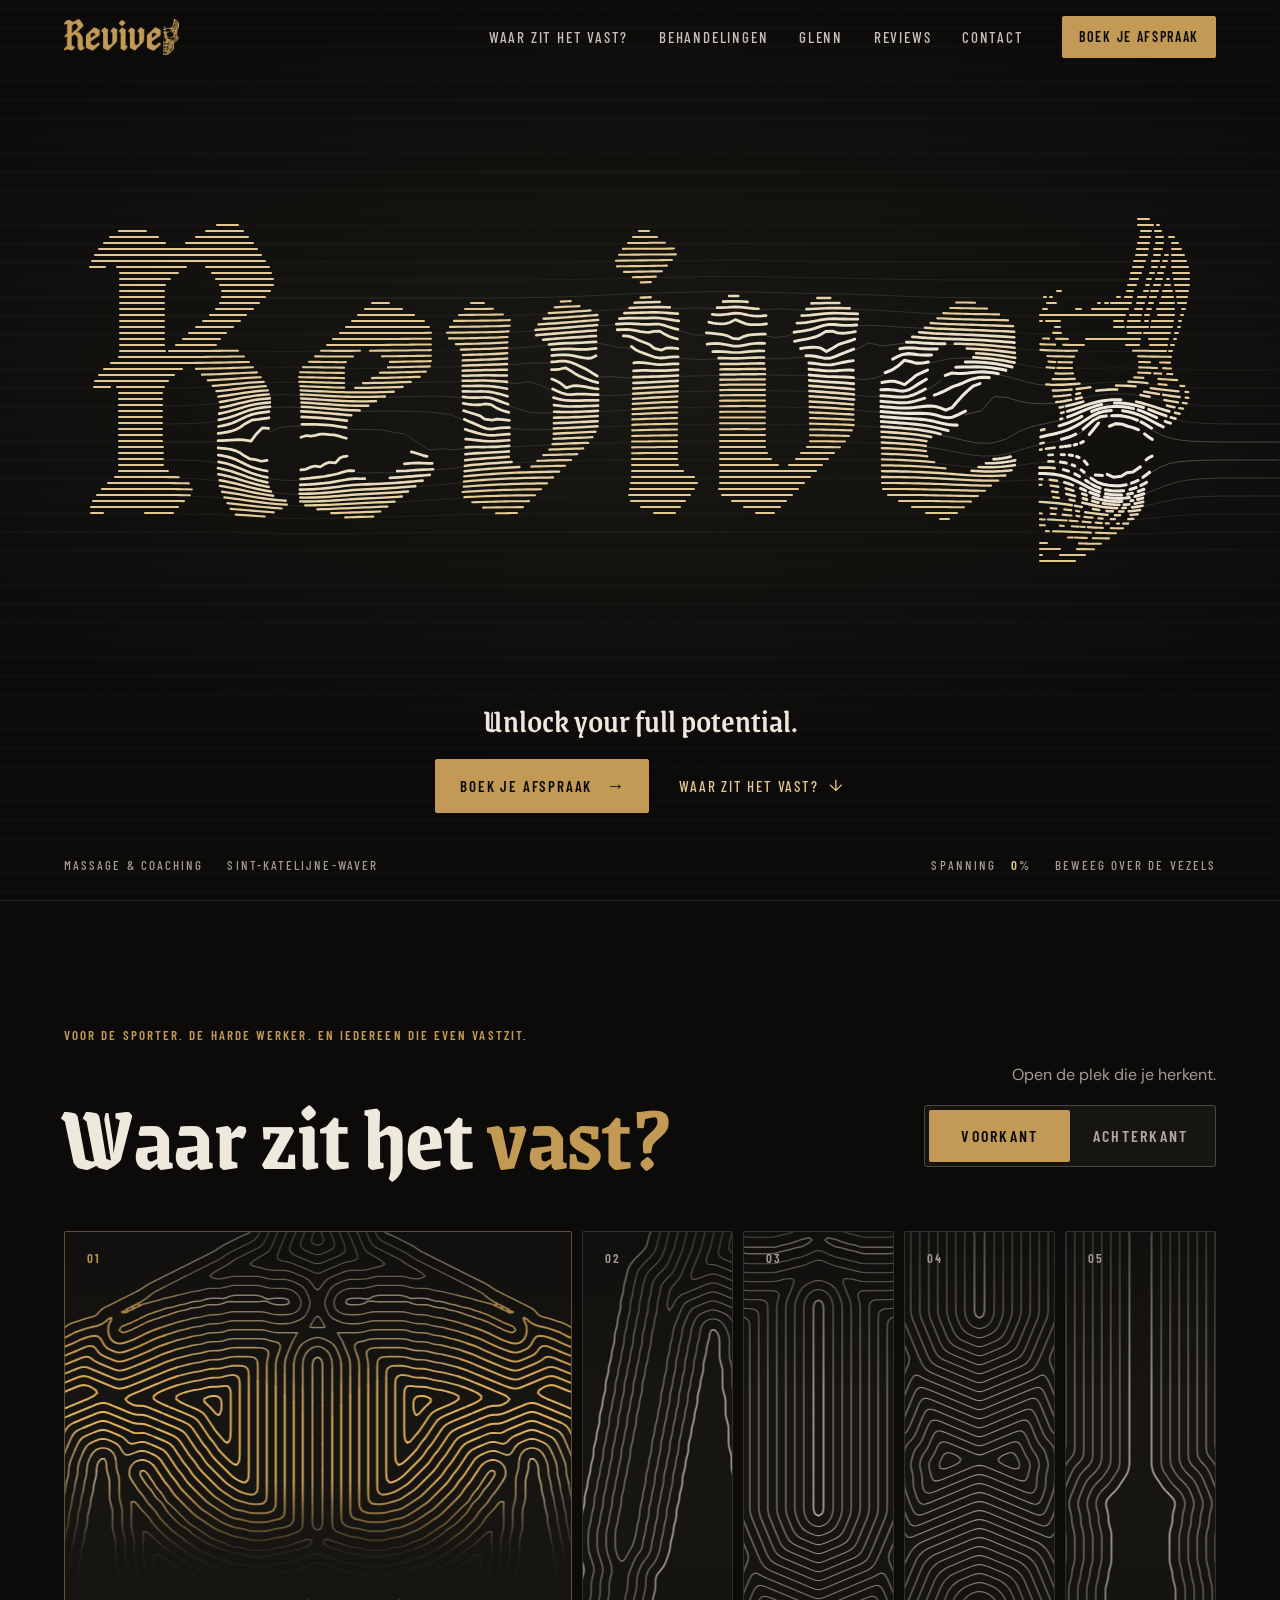
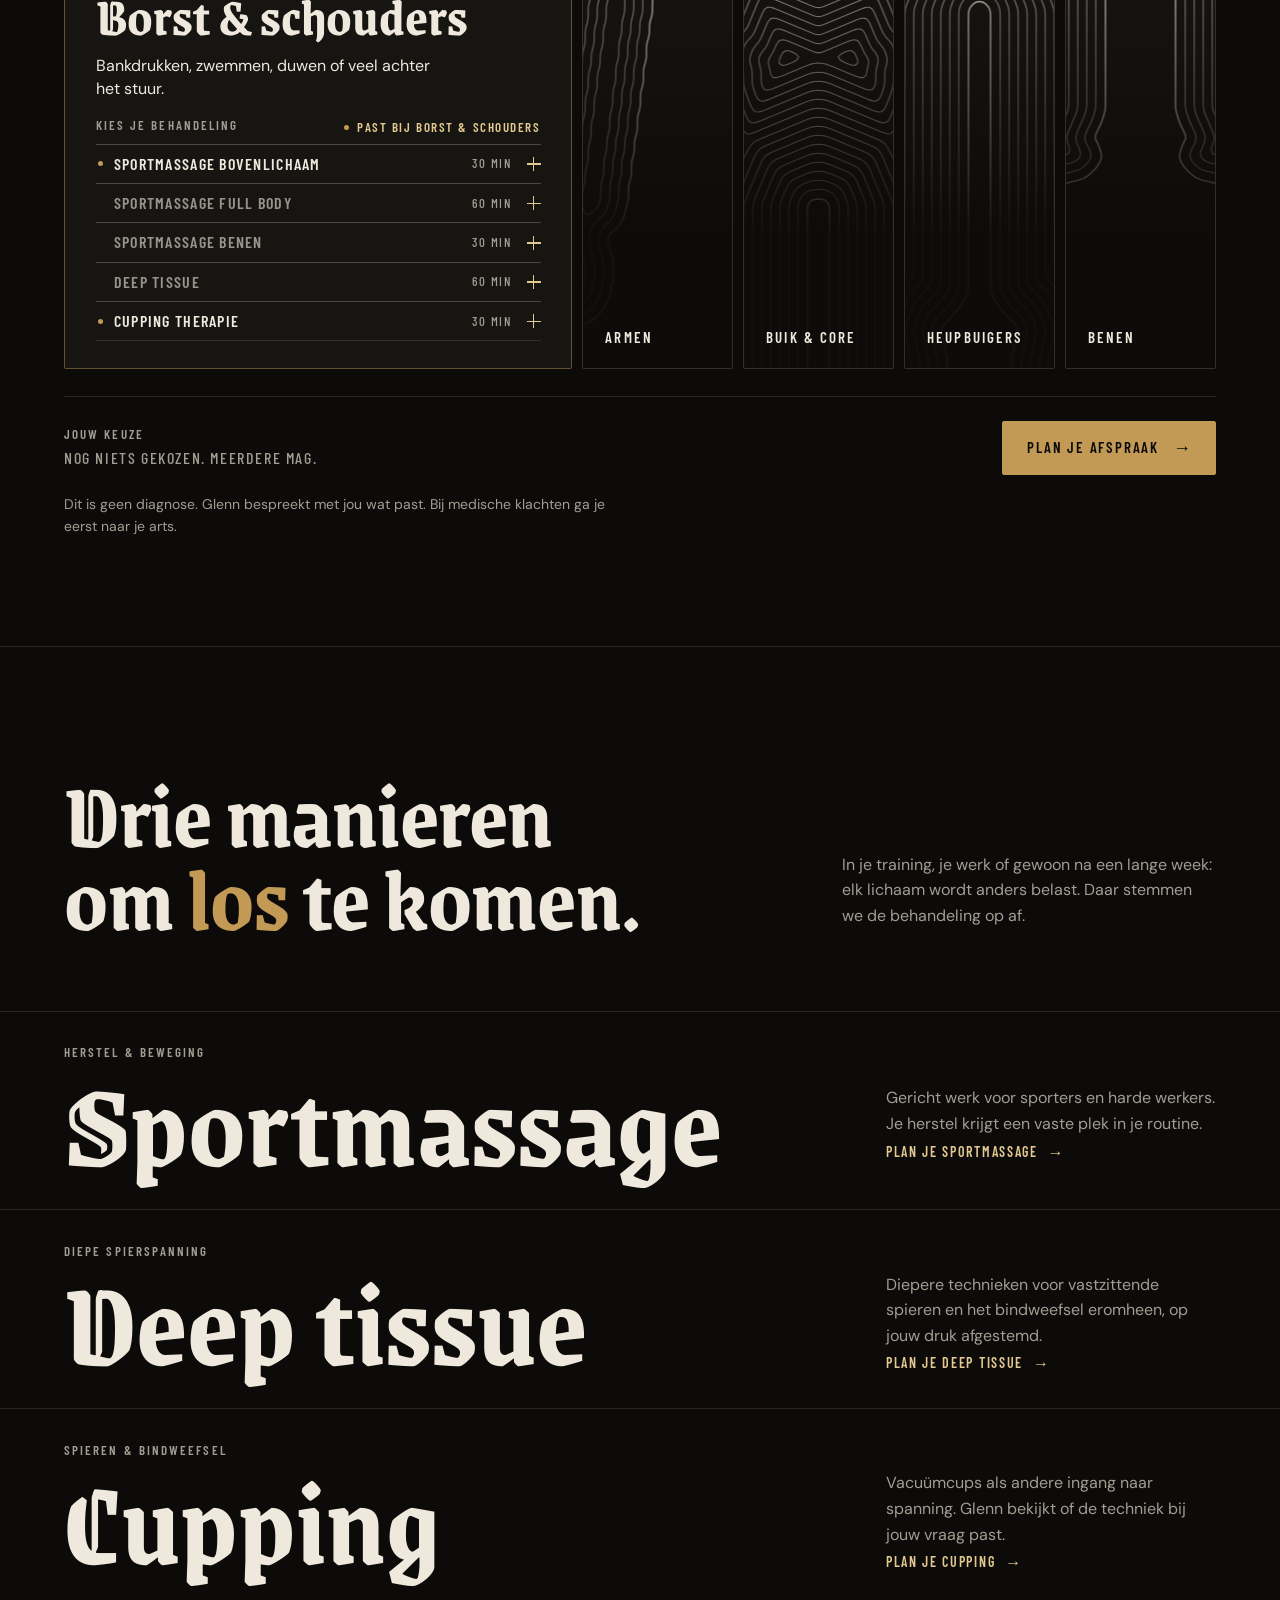
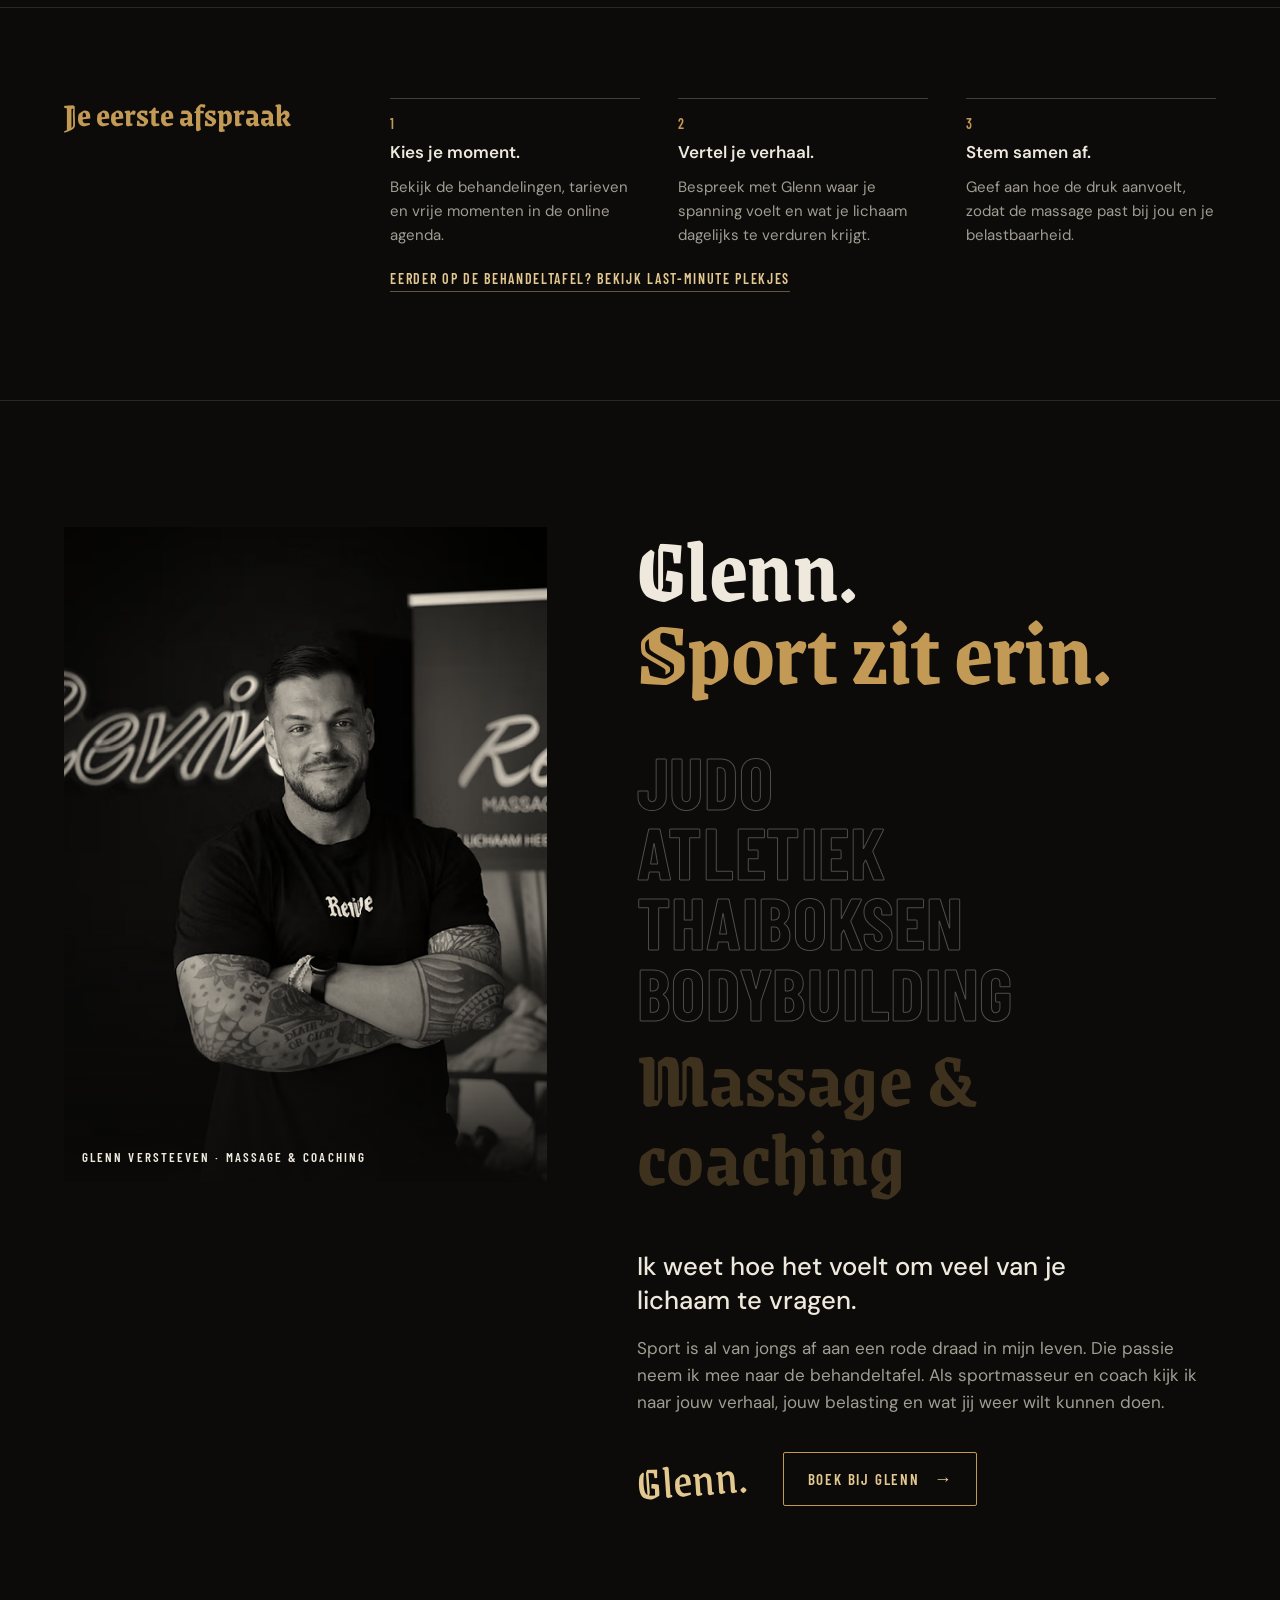
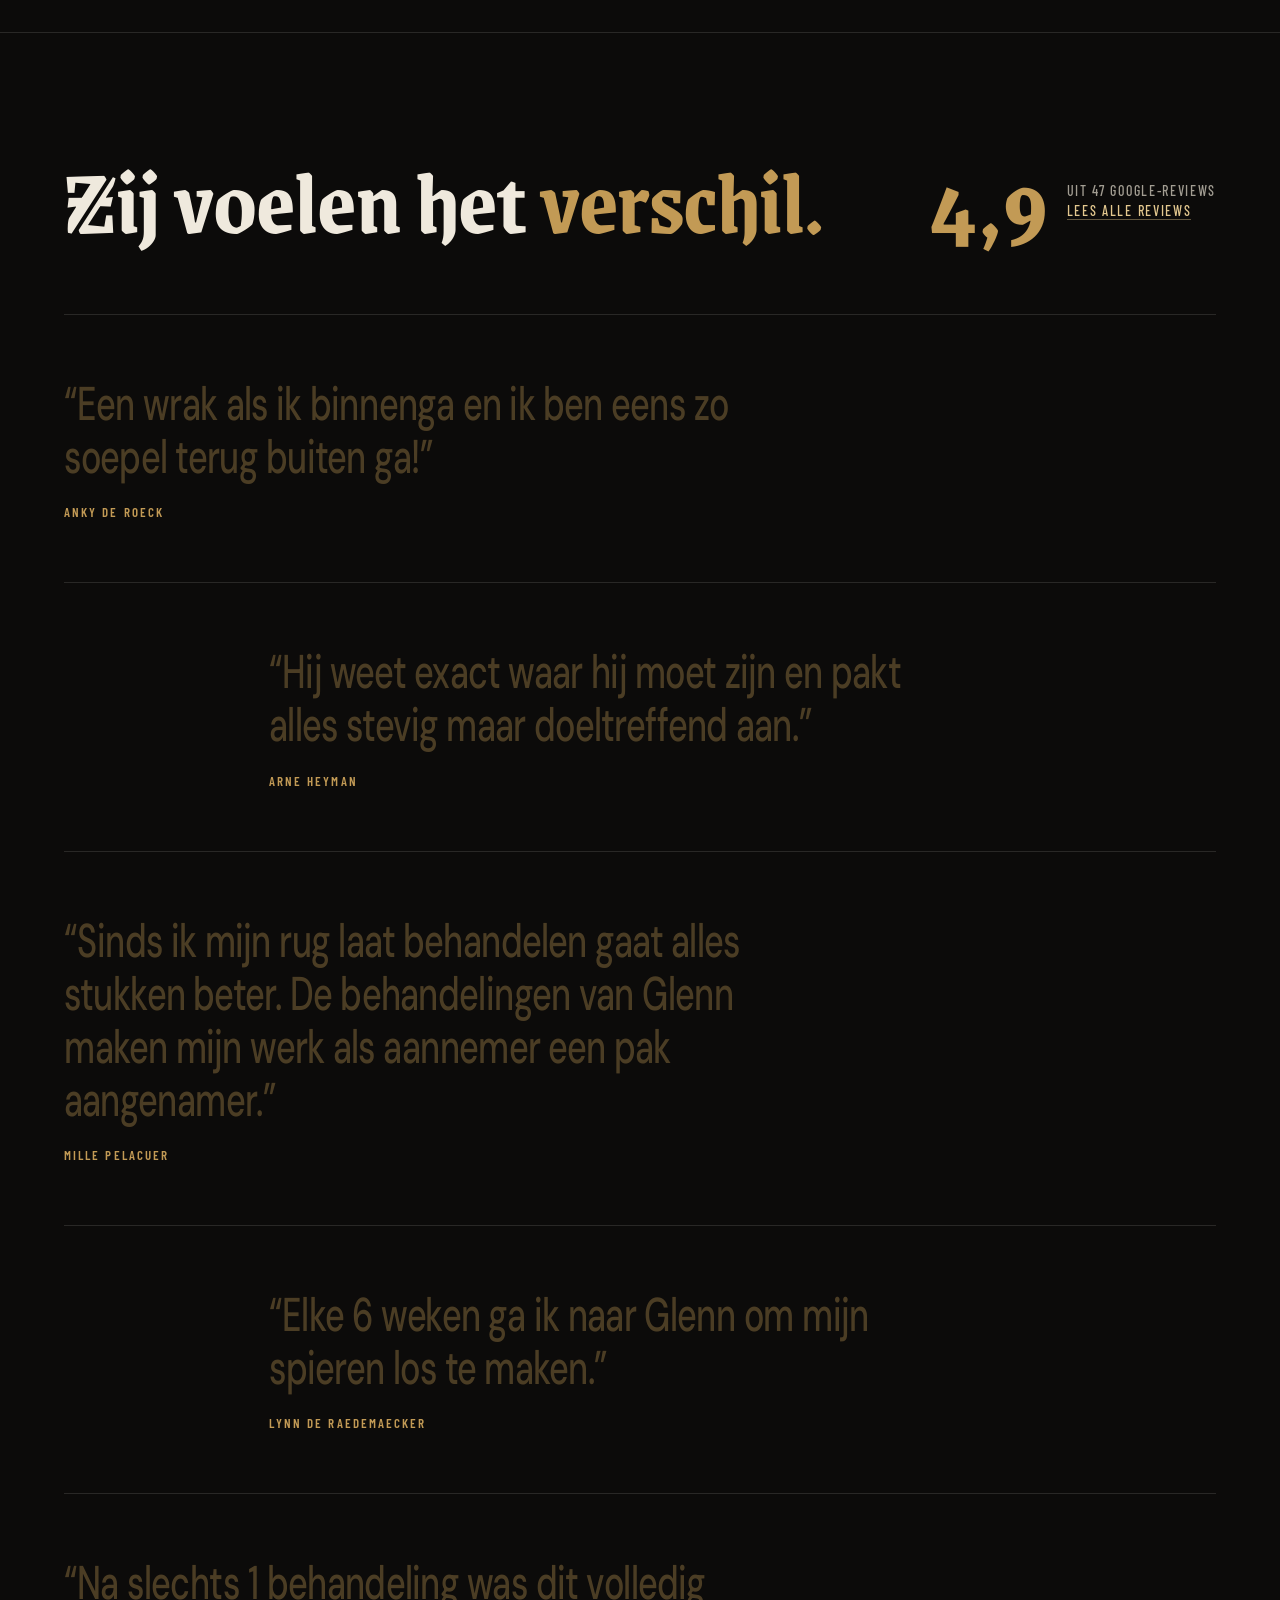
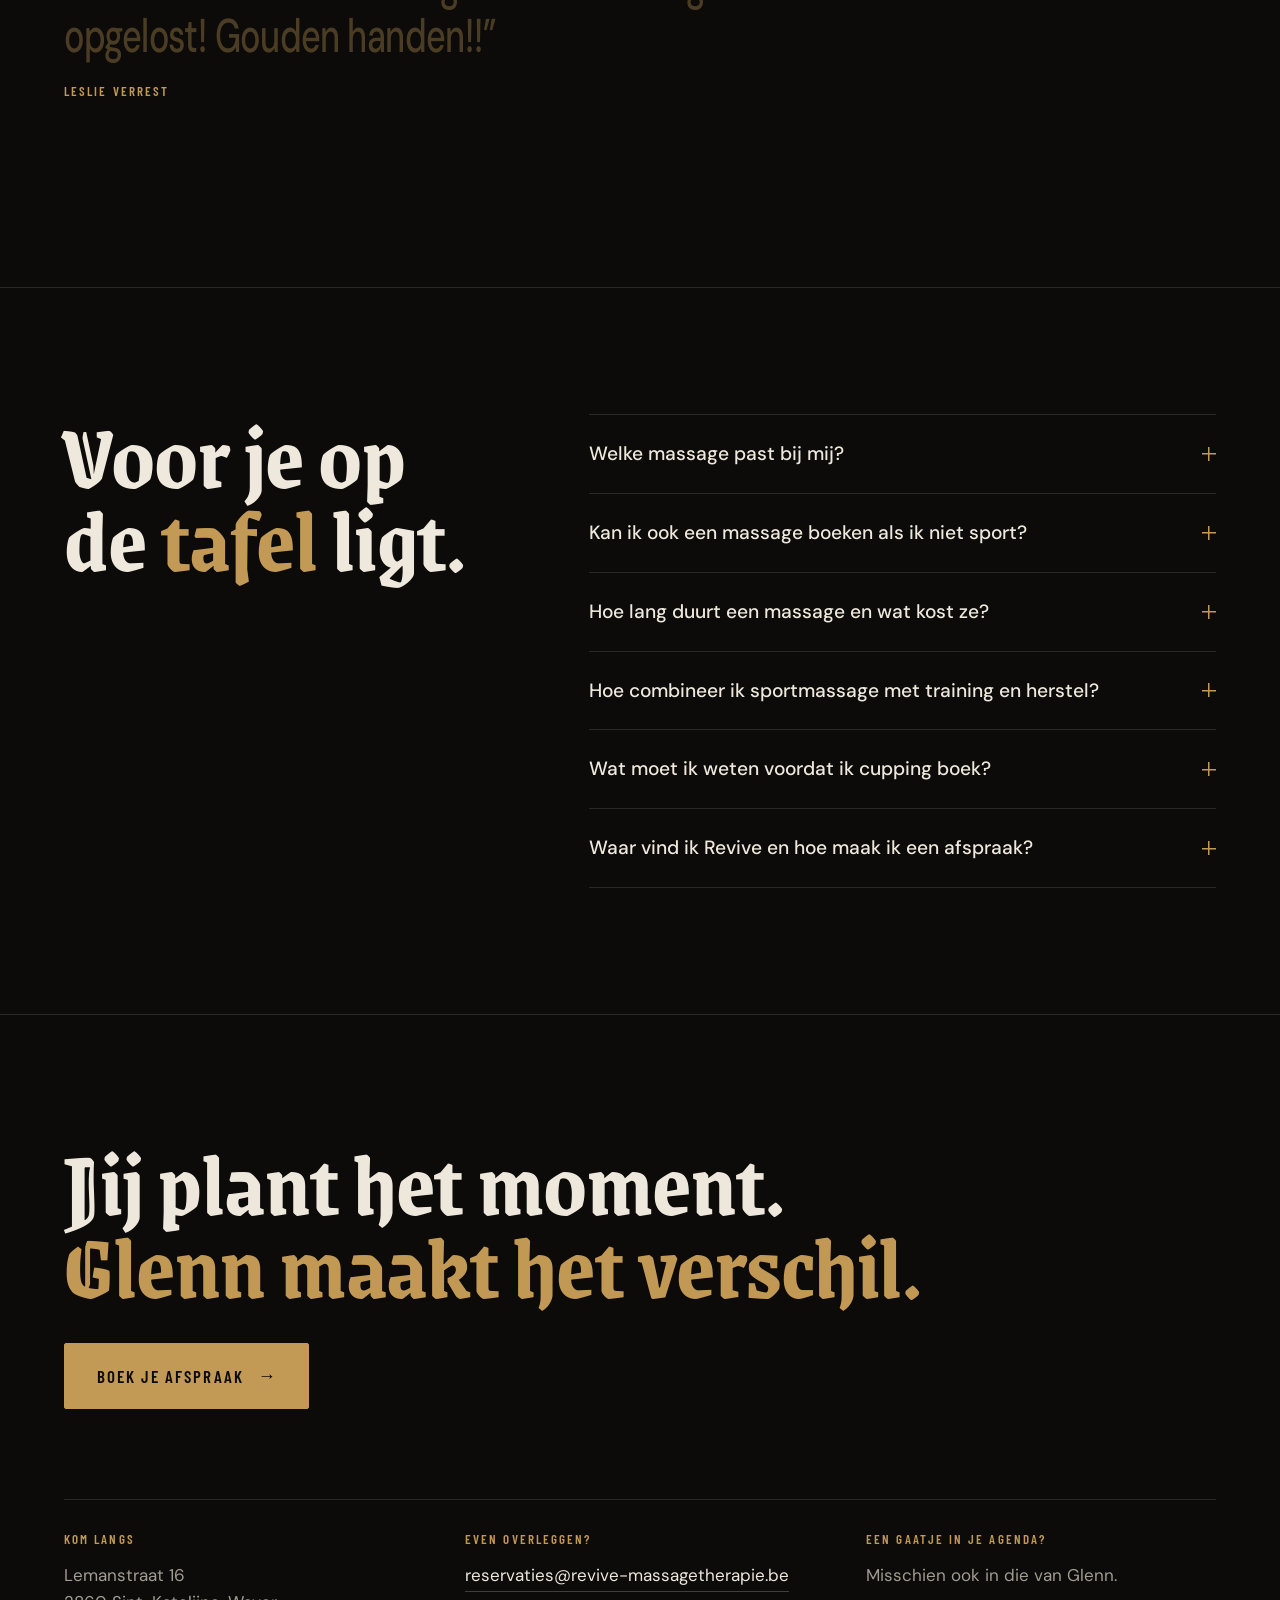
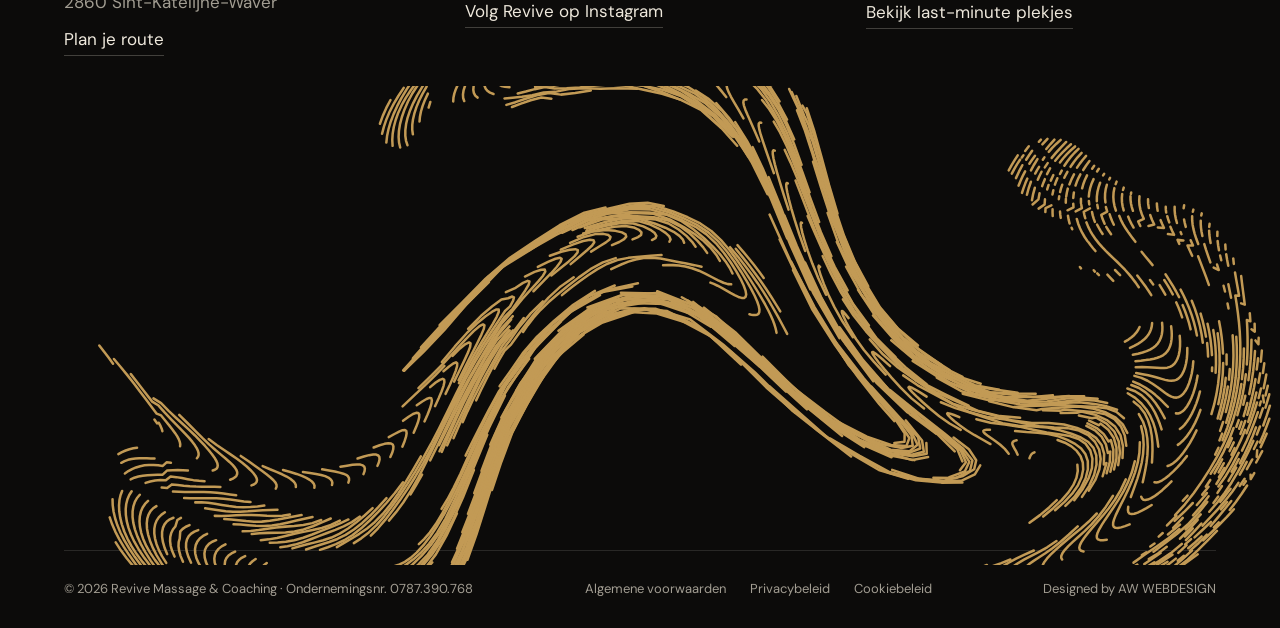
==== commit 0f4389c2: "git commit -m "Updated index.html, sig.css, and sig.js with new features and bug fixes."" ====
--- a/index.html
+++ b/index.html
@@ -10,7 +10,7 @@
   <link rel="apple-touch-icon" href="./assets/apple-touch-icon.png">
   <link rel="preload" href="./assets/revive-mask.webp" as="image" type="image/webp">
   <link rel="stylesheet" href="./assets/fonts/fonts.css">
-  <link rel="stylesheet" href="./sig.css?v=5">
+  <link rel="stylesheet" href="./sig.css?v=6">
   <link rel="stylesheet" href="./nav.css?v=2">
   <link rel="canonical" href="https://www.revive-massagetherapie.be/">
   <meta name="referrer" content="strict-origin-when-cross-origin">
@@ -68,51 +68,22 @@
   </div>
 </section>
 
-<!-- 02 · Body map: tap where it's stuck (front or back), then pick one or more treatments. -->
-<section class="map" id="vast" aria-labelledby="map-title">
-  <div class="wrap map-grid">
-    <header class="map-head">
+<!-- 02 · Waar zit het vast: five contour close-ups (front or back); the one you open widens, glows and lists the treatments that suit it. -->
+<section class="map vc" id="vast" aria-labelledby="map-title">
+  <div class="wrap">
+    <header class="vc-head">
       <p class="kicker">Voor de sporter. De harde werker. En iedereen die even vastzit.</p>
       <h2 id="map-title" class="h-big">Waar zit het <em>vast?</em></h2>
-      <p class="lede">Duid aan waar je het voelt. Daarna kies je je behandeling.</p>
+      <div class="vc-aside">
+        <p class="lede">Open de plek die je herkent.</p>
+        <div class="vc-side" role="group" aria-label="Kant van het lichaam" data-on="front">
+          <button type="button" data-side="front" aria-pressed="true">Voorkant</button><button type="button" data-side="back" aria-pressed="false">Achterkant</button>
+        </div>
+      </div>
     </header>
-
-    <div class="body-stage">
-      <div class="side-toggle" role="group" aria-label="Kant van het lichaam">
-        <button type="button" data-side="front" aria-pressed="false">Voorkant</button>
-        <button type="button" data-side="back" aria-pressed="true">Achterkant</button>
-      </div>
-      <div class="body-fig">
-        <canvas class="body-fibers" aria-hidden="true"></canvas>
-        <div class="body-dots" role="group" aria-label="Zones op het lichaam"></div>
-      </div>
-    </div>
-
-    <div class="map-steps">
-      <div class="step">
-        <h3 class="step-title"><span>1</span>Waar voel je het?</h3>
-        <p class="step-sub">Tik op het lichaam of hieronder. Meerdere plekken mag.</p>
-        <ul class="zone-list" aria-label="Zones"></ul>
-      </div>
-
-      <fieldset class="pick step" id="kies">
-        <legend class="step-title"><span>2</span>Welke behandeling?</legend>
-        <p class="step-sub">Duid er gerust meer dan een aan.</p>
-        <div class="pick-grid">
-          <label class="pick-opt"><input type="checkbox" name="behandeling" value="bovenlichaam" data-min="30"><span class="pick-name">Sportmassage bovenlichaam</span><span class="pick-meta">Nek, rug, schouders en armen · 30 min</span><span class="pick-tag" hidden></span></label>
-          <label class="pick-opt"><input type="checkbox" name="behandeling" value="fullbody" data-min="60"><span class="pick-name">Sportmassage full body</span><span class="pick-meta">Van nek tot kuiten · 60 min</span><span class="pick-tag" hidden></span></label>
-          <label class="pick-opt"><input type="checkbox" name="behandeling" value="benen" data-min="30"><span class="pick-name">Sportmassage benen</span><span class="pick-meta">Heupen, hamstrings en kuiten · 30 min</span><span class="pick-tag" hidden></span></label>
-          <label class="pick-opt"><input type="checkbox" name="behandeling" value="deep" data-min="60"><span class="pick-name">Deep tissue</span><span class="pick-meta">Diepe, vastzittende spanning · 60 min</span><span class="pick-tag" hidden></span></label>
-          <label class="pick-opt"><input type="checkbox" name="behandeling" value="cupping" data-min="30"><span class="pick-name">Cupping therapie</span><span class="pick-meta">Spieren en bindweefsel · 30 min</span><span class="pick-tag" hidden></span></label>
-        </div>
-        <div class="pick-foot">
-          <p class="pick-sum" aria-live="polite"><span data-pick-sum>Nog niets aangeduid</span></p>
-          <a class="btn" href="https://booking.optios.net/21985/activities">Plan je afspraak</a>
-        </div>
-      </fieldset>
-
-      <p class="zone-note">Dit is geen diagnose. Glenn bespreekt met jou wat past. Bij medische klachten ga je eerst naar je arts.</p>
-    </div>
+    <div class="vc-row"></div>
+    <div class="vc-foot"><div class="rv-tray"><div class="rv-tray-t"><span class="rv-tray-k">Jouw keuze</span><span class="rv-tray-s" data-rv-sum>Nog niets gekozen. Meerdere mag.</span></div><a class="btn" href="https://booking.optios.net/21985/activities">Plan je afspraak</a></div></div>
+    <p class="zone-note">Dit is geen diagnose. Glenn bespreekt met jou wat past. Bij medische klachten ga je eerst naar je arts.</p>
   </div>
 </section>
 
@@ -241,6 +212,6 @@
 <script src="./assets/vendor/ScrollTrigger.min.js" defer></script>
 <script src="./assets/vendor/lenis.min.js" defer></script>
 <script src="./nav.js?v=1" defer></script>
-<script src="./sig.js?v=8" defer></script>
+<script src="./sig.js?v=9" defer></script>
 </body>
 </html>
--- a/sig.css
+++ b/sig.css
@@ -72,57 +72,80 @@
 .hint-touch{display:none}
 @media (pointer:coarse){.hint-touch{display:inline}.hint-fine{display:none}}
 
-/* 02 body map: 1 · where (front/back, one or more zones)  2 · which treatment(s) */
+/* 02 waar zit het vast: five panels (front or back) that widen when you open them;
+   each shows a contour close-up of the body and a treatment menu (two or more is fine) */
 .map{padding:clamp(96px,14vh,160px) 0 clamp(80px,12vh,140px);border-top:1px solid var(--line)}
-.map-grid{display:grid;grid-template-columns:minmax(240px,400px) 1fr;grid-template-areas:"head head" "fig steps";gap:clamp(28px,4vw,64px) clamp(32px,6vw,110px);align-items:start}
-.map-head{grid-area:head;display:grid;grid-template-columns:1fr auto;grid-template-areas:"k k" "h l";gap:18px 48px;align-items:end}
-.map-head .kicker{grid-area:k}.map-head .h-big{grid-area:h}.map-head .lede{grid-area:l;max-width:30ch;padding-bottom:10px}
-.body-stage{grid-area:fig;position:sticky;top:96px;display:grid;justify-items:center;gap:22px}
-.side-toggle{display:inline-flex;border:1px solid var(--line-2);border-radius:2px;padding:3px}
-.side-toggle button{font:600 14px/1 var(--cond);letter-spacing:.12em;text-transform:uppercase;padding:11px 18px;color:var(--smoke);border-radius:1px;transition:background .2s,color .2s}
-.side-toggle button:hover{color:var(--bone)}
-.side-toggle button[aria-pressed=true]{background:var(--brass);color:var(--ink)}
-.body-fig{position:relative;width:min(100%,340px,calc((100svh - 260px) * 240 / 520));aspect-ratio:240/520}
-.body-fibers{position:absolute;inset:0;width:100%;height:100%;touch-action:pan-y}
-.body-dots{position:absolute;inset:0}
-.dot{position:absolute;width:30px;height:30px;margin:-15px 0 0 -15px;border-radius:50%;display:grid;place-items:center}
-.dot::before{content:'';width:9px;height:9px;border-radius:50%;background:var(--bone);box-shadow:0 0 0 1px rgba(12,11,10,.6);transition:transform .3s var(--ease),background .3s}
-.dot::after{content:'';position:absolute;inset:4px;border-radius:50%;border:1px solid rgba(239,233,221,.55);animation:ping 2.6s var(--ease) infinite}
-.dot:hover::before{transform:scale(1.4)}
-.dot[aria-pressed=true]::before{background:var(--brass);transform:scale(1.4)}
-.dot[aria-pressed=true]::after{border-color:var(--brass)}
-@keyframes ping{0%{transform:scale(.5);opacity:1}80%,100%{transform:scale(1.6);opacity:0}}
-
-.map-steps{grid-area:steps;display:grid;gap:clamp(36px,5vh,56px);min-width:0}
-.step{border:0;margin:0;padding:0;min-width:0}
-.step-title{float:left;width:100%;padding:0;display:flex;align-items:center;gap:16px;font:700 clamp(32px,3.4vw,52px)/1 var(--goth);color:var(--bone)}
-.step-title span{flex:none;display:grid;place-items:center;width:40px;height:40px;border:1px solid var(--brass);border-radius:2px;font:600 18px/1 var(--cond);color:var(--brass)}
-.step-title + *{clear:both}
-.step-sub{color:var(--smoke);padding-top:14px}
-.zone-list{display:flex;flex-wrap:wrap;gap:8px;margin-top:22px}
-.zone-list button{font:500 15px/1 var(--cond);letter-spacing:.1em;text-transform:uppercase;padding:12px 16px;border:1px solid var(--line-2);border-radius:2px;color:rgba(239,233,221,.85);transition:border-color .2s,background .2s,color .2s}
-.zone-list button:hover{border-color:var(--bone);color:var(--bone)}
-.zone-list button[aria-pressed=true]{background:var(--brass);border-color:var(--brass);color:var(--ink)}
-.zone-note{font-size:14px;color:var(--smoke);max-width:56ch}
-
-/* treatment picker (multi-select) */
-.pick{padding-top:clamp(32px,4vh,44px);border-top:1px solid var(--line)}
-.pick-grid{display:grid;grid-template-columns:repeat(auto-fill,minmax(230px,1fr));gap:10px;margin-top:22px}
-.pick-opt{position:relative;display:grid;gap:6px;align-content:start;padding:18px 18px 18px 52px;border:1px solid var(--line-2);border-radius:2px;cursor:pointer;transition:border-color .2s,background .2s}
-.pick-opt input{position:absolute;opacity:0;width:1px;height:1px}
-.pick-opt::before{content:'';position:absolute;left:18px;top:19px;width:18px;height:18px;border:1px solid var(--line-2);border-radius:2px;transition:background .2s,border-color .2s}
-.pick-opt::after{content:'';position:absolute;left:24px;top:22px;width:5px;height:10px;border:solid var(--ink);border-width:0 2px 2px 0;transform:rotate(45deg) scale(0);transition:transform .2s var(--ease)}
-.pick-opt:hover{border-color:var(--bone)}
-.pick-opt:has(input:checked){border-color:var(--brass);background:rgba(194,154,85,.1)}
-.pick-opt:has(input:checked)::before{background:var(--brass);border-color:var(--brass)}
-.pick-opt:has(input:checked)::after{transform:rotate(45deg) scale(1)}
-.pick-opt:has(input:focus-visible){outline:2px solid var(--leaf);outline-offset:3px}
-.pick-name{font:600 18px/1.15 var(--cond);letter-spacing:.06em;text-transform:uppercase;color:var(--bone)}
-.pick-meta{font-size:14px;line-height:1.4;color:var(--smoke)}
-.pick-tag{justify-self:start;margin-top:4px;font:600 11px/1.3 var(--cond);letter-spacing:.14em;text-transform:uppercase;color:var(--leaf);border:1px solid rgba(194,154,85,.6);padding:4px 7px;border-radius:2px}
-.pick-foot{display:flex;flex-wrap:wrap;align-items:center;justify-content:space-between;gap:16px 24px;margin-top:22px}
-.pick-sum{font:500 14px/1.4 var(--cond);letter-spacing:.14em;text-transform:uppercase;color:var(--smoke);max-width:46ch}
-.pick.has .pick-sum{color:var(--leaf)}
+.vc-head{display:grid;grid-template-columns:1fr auto;grid-template-areas:"k k" "h l";gap:18px 48px;align-items:end;margin-bottom:clamp(36px,6vh,64px)}
+.vc-head .kicker{grid-area:k}.vc-head .h-big{grid-area:h}
+.vc-aside{grid-area:l;display:grid;gap:18px;justify-items:end;padding-bottom:10px}
+.vc-aside .lede{max-width:30ch}
+/* front / back: a solid two-part switch, the brass block slides to the chosen side */
+.vc-side{position:relative;display:grid;grid-template-columns:1fr 1fr;padding:4px;border:1px solid var(--line-2);border-radius:3px;background:var(--studio)}
+.vc-side::before{content:'';position:absolute;top:4px;bottom:4px;left:4px;width:calc(50% - 4px);background:var(--brass);border-radius:2px;transition:transform .55s var(--ease)}
+.vc-side[data-on=back]::before{transform:translateX(100%)}
+.vc-side button{position:relative;z-index:1;min-width:clamp(130px,11vw,168px);min-height:52px;padding:0 22px;font:600 16px/1 var(--cond);letter-spacing:.14em;text-transform:uppercase;color:rgba(239,233,221,.7);transition:color .3s}
+.vc-side button:hover{color:var(--bone)}
+.vc-side button[aria-pressed=true]{color:var(--ink)}
+
+.vc-row{display:flex;gap:10px;height:min(760px,82svh)}
+.vc-panel{position:relative;flex:1 1 0;min-width:0;overflow:hidden;background:var(--studio);border:1px solid var(--line);border-radius:2px;
+  transition:flex-grow .85s var(--ease),border-color .4s}
+.vc-panel.on{flex-grow:3.4;border-color:rgba(194,154,85,.45)}
+.vc-panel canvas{position:absolute;left:50%;top:50%;transform:translate(-50%,-50%);pointer-events:none}
+.vc-panel::after{content:'';position:absolute;inset:0;pointer-events:none;background:linear-gradient(180deg,rgba(12,11,10,.55) 0%,transparent 22%,transparent 42%,rgba(12,11,10,.94) 82%)}
+.vc-hit{position:absolute;inset:0;z-index:2;cursor:pointer}
+.vc-hit:focus-visible{outline-offset:-6px}
+.vc-panel.on .vc-hit{cursor:default}
+
+.vc-no{position:absolute;left:22px;top:20px;z-index:3;font:600 13px/1 var(--cond);letter-spacing:.16em;color:var(--smoke);pointer-events:none;transition:color .4s}
+.vc-panel.on .vc-no{color:var(--brass)}
+.vc-label{position:absolute;left:22px;right:22px;bottom:22px;z-index:3;pointer-events:none;font:600 15px/1.15 var(--cond);letter-spacing:.14em;text-transform:uppercase;color:var(--bone);transition:opacity .3s}
+.vc-panel.on .vc-label{opacity:0}
+
+.vc-panel{--px:clamp(22px,2.4vw,36px);--pb:clamp(22px,3vh,34px)}
+.vc-body{position:absolute;left:var(--px);right:var(--px);bottom:var(--pb);z-index:3;
+  opacity:0;transform:translateY(16px);visibility:hidden;transition:opacity .3s,transform .3s,visibility 0s .3s}
+.vc-panel.on .vc-body{opacity:1;transform:none;visibility:visible;transition:opacity .6s .35s,transform .8s .35s var(--ease),visibility 0s .35s}
+/* the text sits on solid panel colour that fades in above it, so the figure never runs through the copy */
+.vc-body::before{content:'';position:absolute;z-index:-1;left:calc(var(--px) * -1);right:calc(var(--px) * -1);bottom:calc(var(--pb) * -1);top:-110px;
+  background:linear-gradient(180deg,rgba(22,21,18,0) 0,rgba(22,21,18,.92) 70px,#161512 110px)}
+.vc-body > *{max-width:470px}
+.vc-body h3{font:700 clamp(40px,4.2vw,68px)/.92 var(--goth);color:var(--bone)}
+.vc-body > p{margin-top:14px;font-size:clamp(16px,1.2vw,19px);line-height:1.45;color:var(--bone);max-width:32ch}
+.vc-foot{margin-top:clamp(20px,3vh,28px);padding-top:clamp(18px,2.6vh,24px);border-top:1px solid var(--line)}
+.vc-body .rv-menu{margin-top:18px}
+.vc-body .rv-opt{padding-top:10px;padding-bottom:10px}
+.vc-body .rv-menu li{border-color:var(--line-2)}
+.zone-note{font-size:14px;color:var(--smoke);max-width:56ch;margin-top:18px}
+
+/* treatment menu: reads like a menu card, not a form */
+.rv-menu-k{display:flex;flex-wrap:wrap;justify-content:space-between;row-gap:8px;white-space:nowrap;align-items:baseline;gap:16px;margin-bottom:10px;font:600 13px/1 var(--cond);letter-spacing:.16em;text-transform:uppercase;color:var(--smoke)}
+.rv-menu-fit{display:inline-flex;align-items:center;gap:8px;color:var(--leaf);letter-spacing:.12em}
+.rv-menu-fit::before{content:'';width:5px;height:5px;border-radius:50%;background:var(--brass)}
+.rv-menu li{border-top:1px solid var(--line)}
+.rv-menu li:last-child{border-bottom:1px solid var(--line)}
+.rv-opt{position:relative;width:100%;display:flex;align-items:center;gap:14px;padding:13px 0 13px 18px;text-align:left;
+  font:600 16px/1.15 var(--cond);letter-spacing:.08em;text-transform:uppercase;color:rgba(239,233,221,.6);transition:color .25s,padding .45s var(--ease)}
+.rv-opt::before{content:'';position:absolute;left:2px;top:50%;width:5px;height:5px;margin-top:-2.5px;border-radius:50%;background:transparent;transition:background .25s}
+.rv-opt.fit{color:var(--bone)}
+.rv-opt.fit::before{background:var(--brass)}
+.rv-opt small{margin-left:auto;font:500 13px/1 var(--cond);letter-spacing:.12em;color:var(--smoke)}
+/* + turns into a check: two hairlines, no box */
+.rv-opt i{position:relative;flex:none;width:14px;height:14px}
+.rv-opt i::before,.rv-opt i::after{content:'';position:absolute;background:var(--leaf);transition:transform .45s var(--ease),width .45s var(--ease),height .45s var(--ease),left .45s var(--ease),top .45s var(--ease)}
+.rv-opt i::before{left:0;top:6.5px;width:14px;height:1.5px}
+.rv-opt i::after{left:6.25px;top:0;width:1.5px;height:14px}
+.rv-opt:hover{color:var(--bone);padding-left:24px}
+.rv-opt[aria-pressed=true]{color:var(--brass)}
+.rv-opt[aria-pressed=true] i::before{left:0;top:8px;width:6px;transform:rotate(45deg);background:var(--brass)}
+.rv-opt[aria-pressed=true] i::after{left:8px;top:1px;height:13px;transform:rotate(40deg);background:var(--brass)}
+
+/* the running choice + booking */
+.rv-tray{display:flex;flex-wrap:wrap;align-items:center;justify-content:space-between;gap:14px 28px}
+.rv-tray-t{display:grid;gap:6px;min-width:0}
+.rv-tray-k{font:600 13px/1 var(--cond);letter-spacing:.16em;text-transform:uppercase;color:var(--smoke)}
+.rv-tray-s{font:500 16px/1.35 var(--cond);letter-spacing:.1em;text-transform:uppercase;color:var(--smoke);transition:color .3s}
+.rv-tray.has .rv-tray-s{color:var(--leaf)}
 
 /* 03 treatments */
 .treat{padding:clamp(96px,14vh,160px) 0 clamp(80px,12vh,140px);border-top:1px solid var(--line);position:relative}
@@ -220,10 +243,6 @@
 
 /* responsive */
 @media (max-width:900px){
-  .body-fig{width:min(100%,300px)}
-  .map-grid{grid-template-columns:1fr;grid-template-areas:"head" "fig" "steps"}
-  .map-head{grid-template-columns:1fr;grid-template-areas:"k" "h" "l"}
-  .body-stage{position:relative;top:0}
   .treat > .wrap:first-child{grid-template-columns:1fr}
   .first{grid-template-columns:1fr}
   .first-steps{grid-template-columns:1fr}
@@ -235,6 +254,19 @@
   .foot-cols{grid-template-columns:1fr}
 }
 @media (max-width:760px){
+  .vc-head{grid-template-columns:1fr;grid-template-areas:"k" "h" "l"}
+  .vc-aside{justify-items:stretch}
+  .vc-side button{min-width:0}
+  .vc-row{flex-direction:column;height:auto;gap:8px}
+  .vc-panel{flex:none;height:84px;transition:height .8s var(--ease),border-color .4s}
+  .vc-panel.on{height:min(640px,88svh)}
+  .vc-label{bottom:auto;top:50%;left:64px;transform:translateY(-50%)}
+  .vc-no{top:50%;transform:translateY(-50%)}
+  .vc-panel.on .vc-no{top:20px;transform:none}
+  .vc-panel::after{background:linear-gradient(90deg,rgba(12,11,10,.85),rgba(12,11,10,.35) 70%)}
+  .vc-panel.on::after{background:linear-gradient(180deg,rgba(12,11,10,.5) 0%,transparent 20%,transparent 34%,rgba(12,11,10,.95) 74%)}
+  .rv-opt{font-size:14px;padding:11px 0 11px 16px}
+  .rv-tray .btn{width:100%;justify-content:space-between}
   .t-row a{grid-template-columns:1fr;grid-template-areas:"eye" "name" "copy" "go";gap:12px}
   .t-copy{max-width:52ch}
 }
